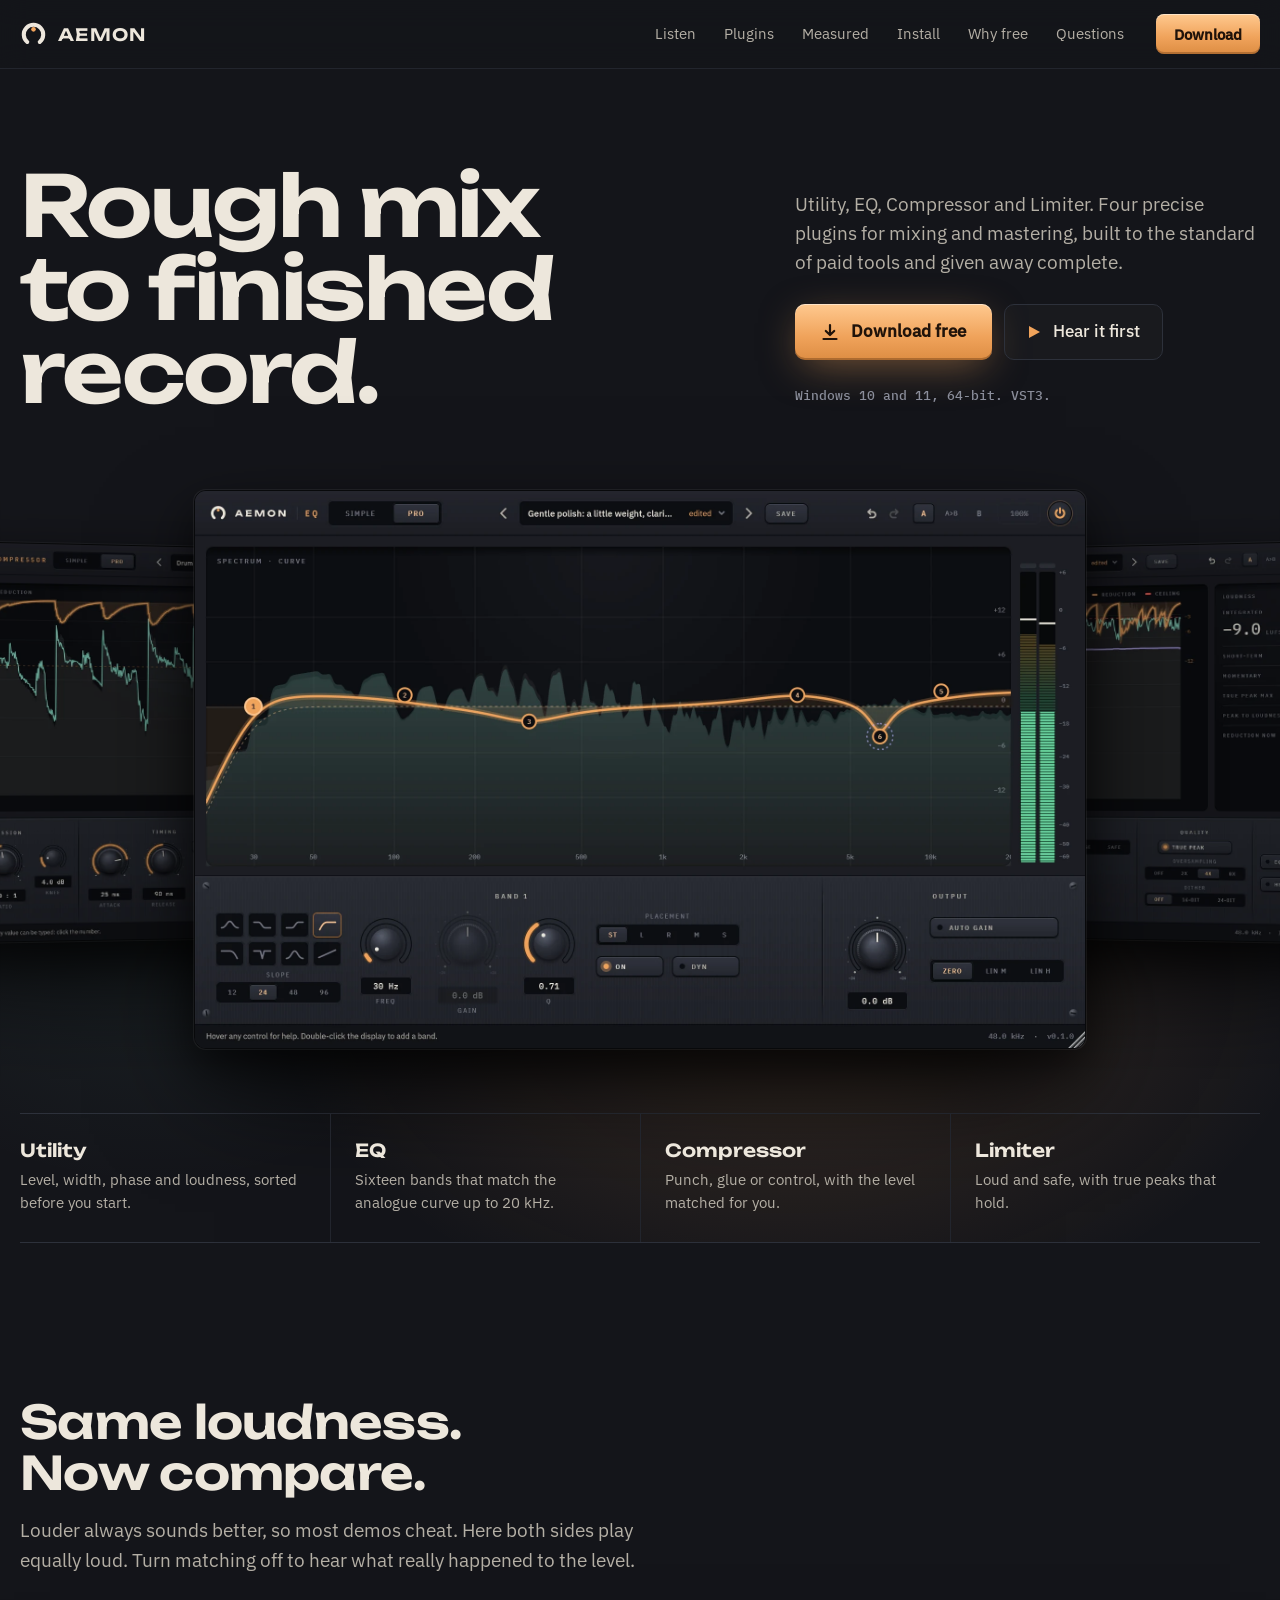
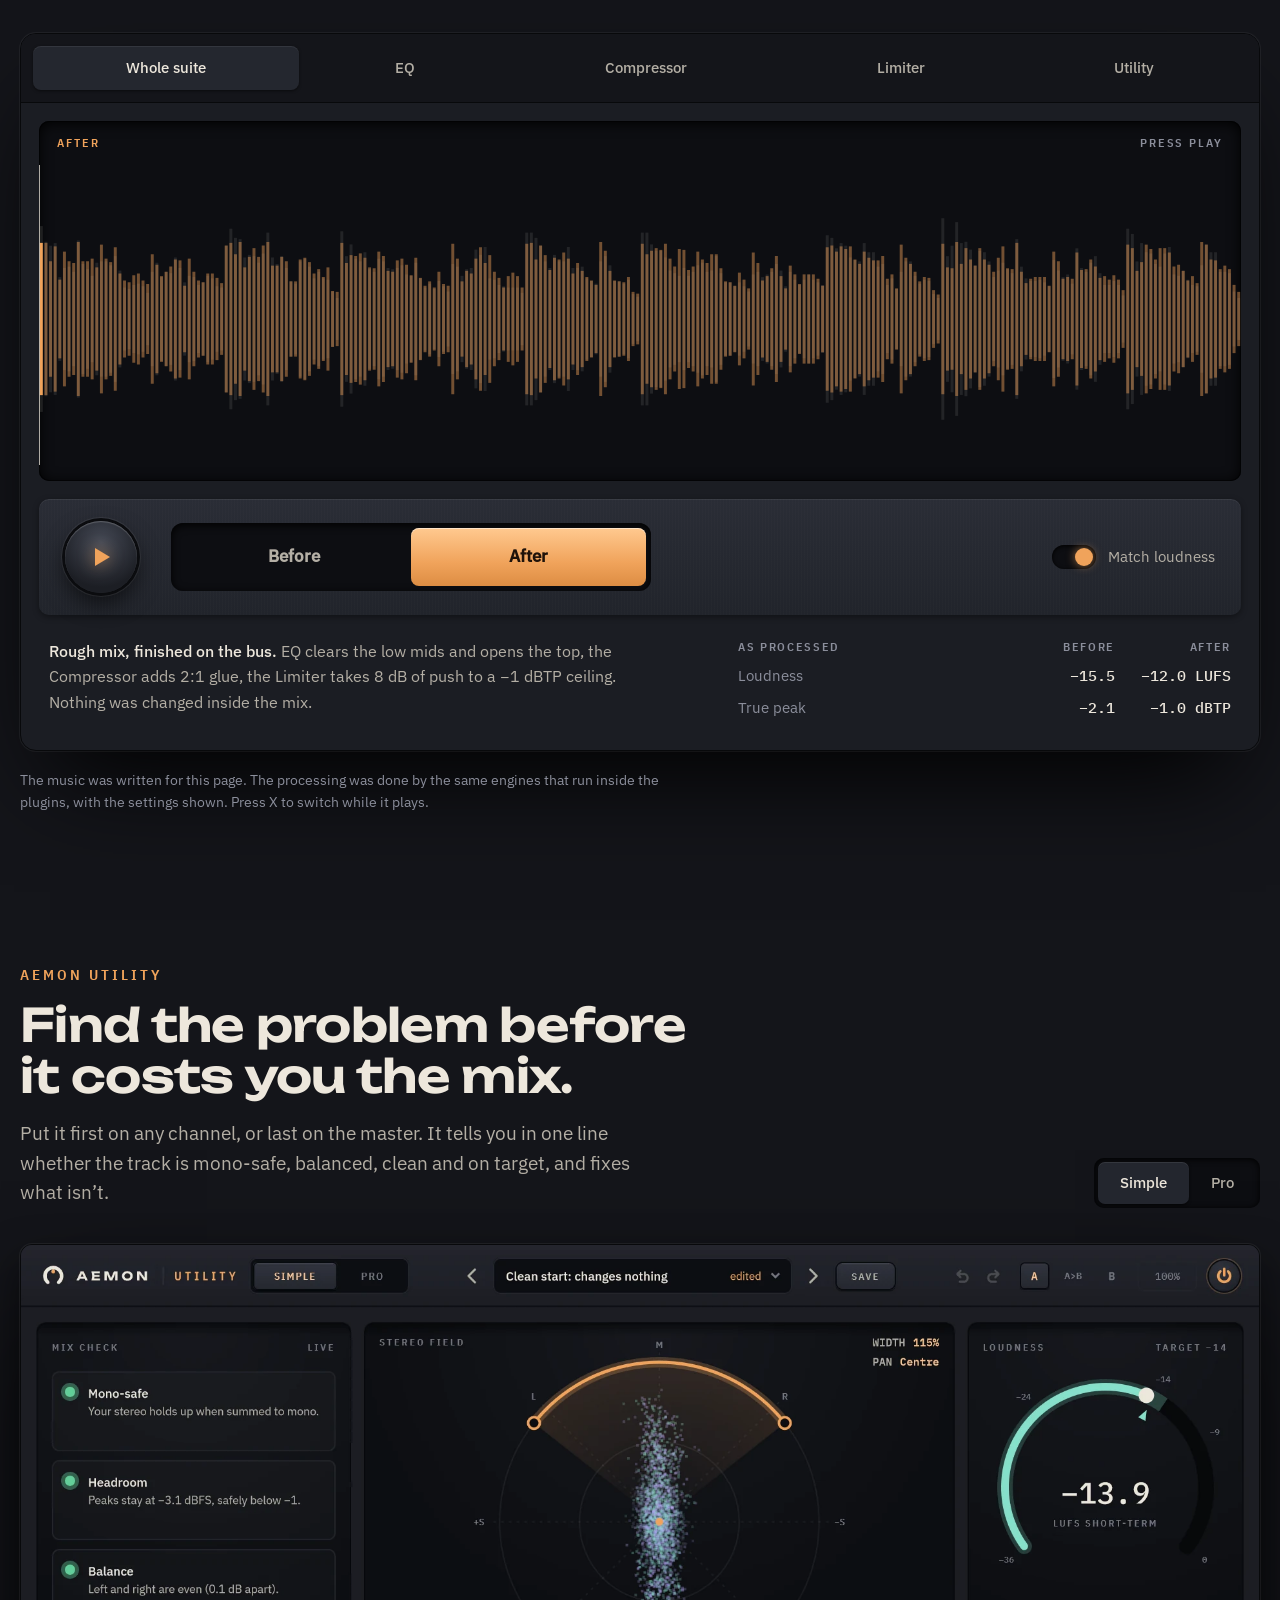
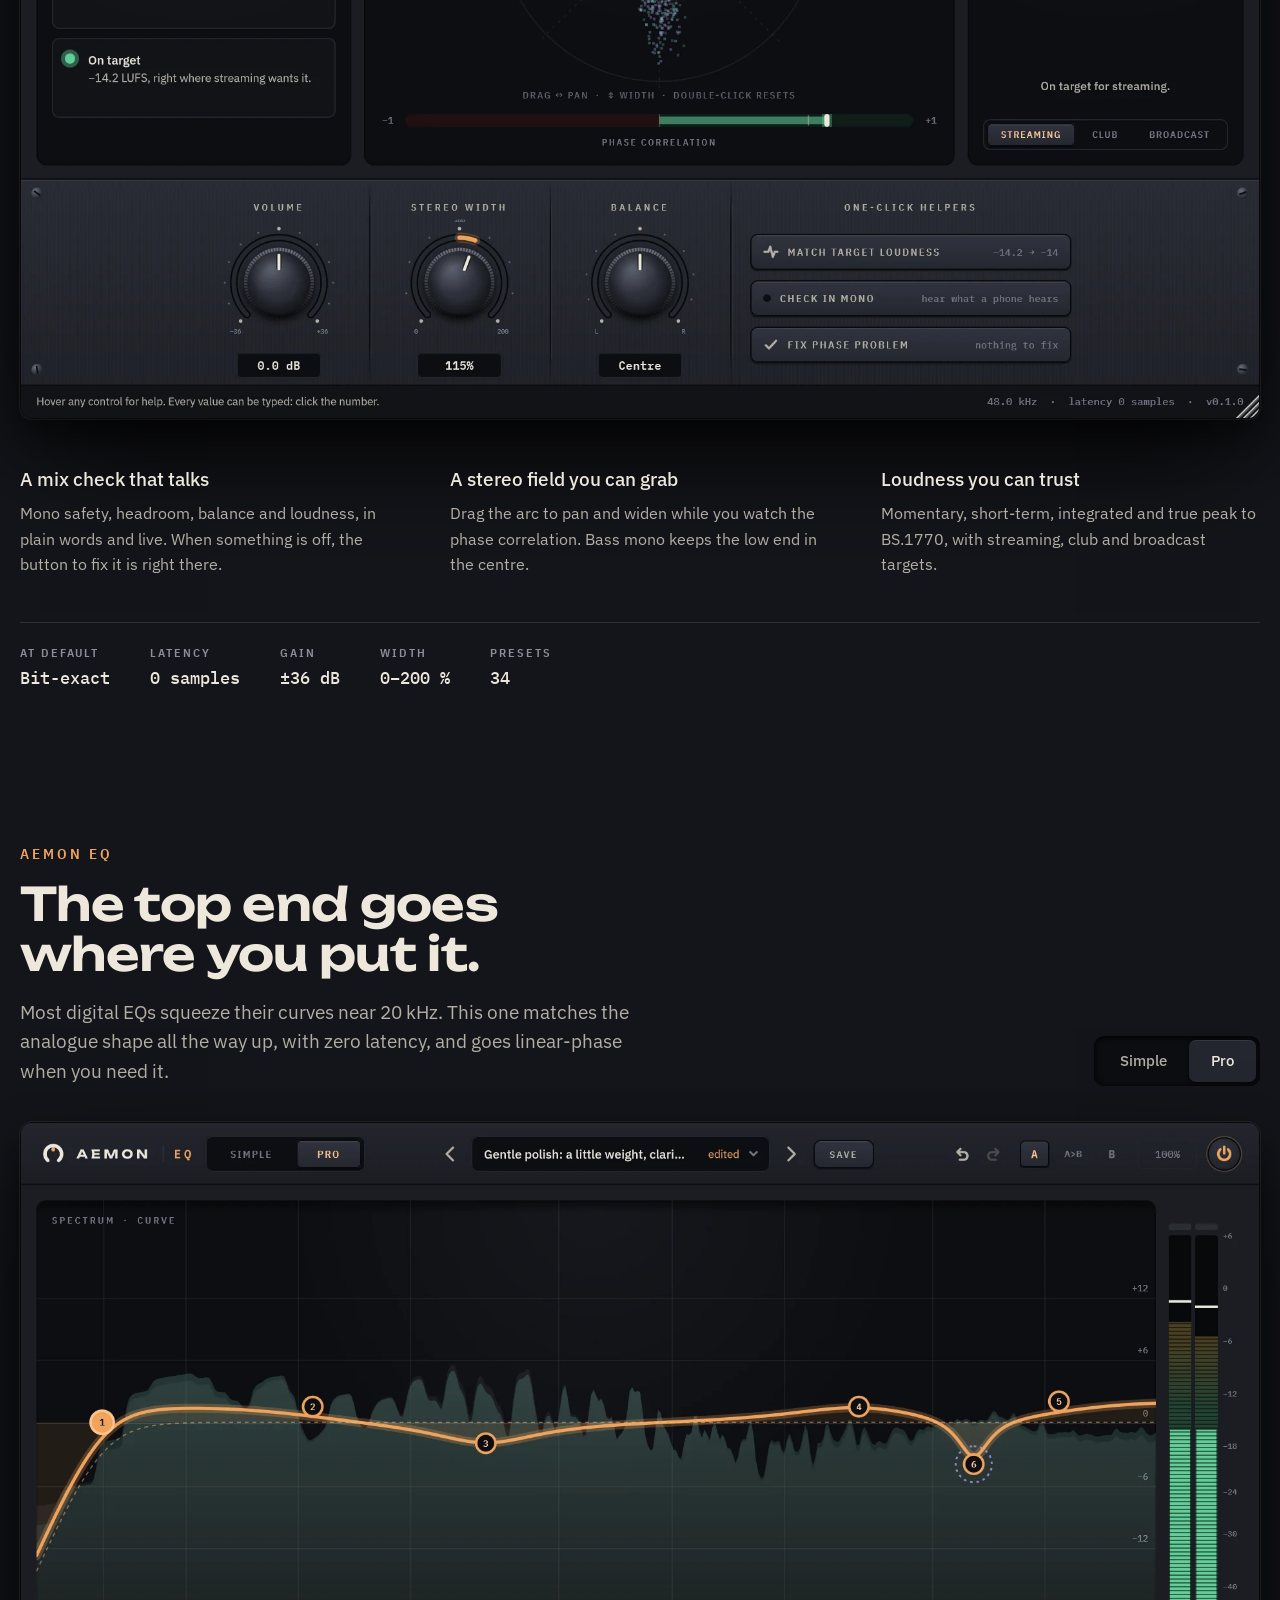
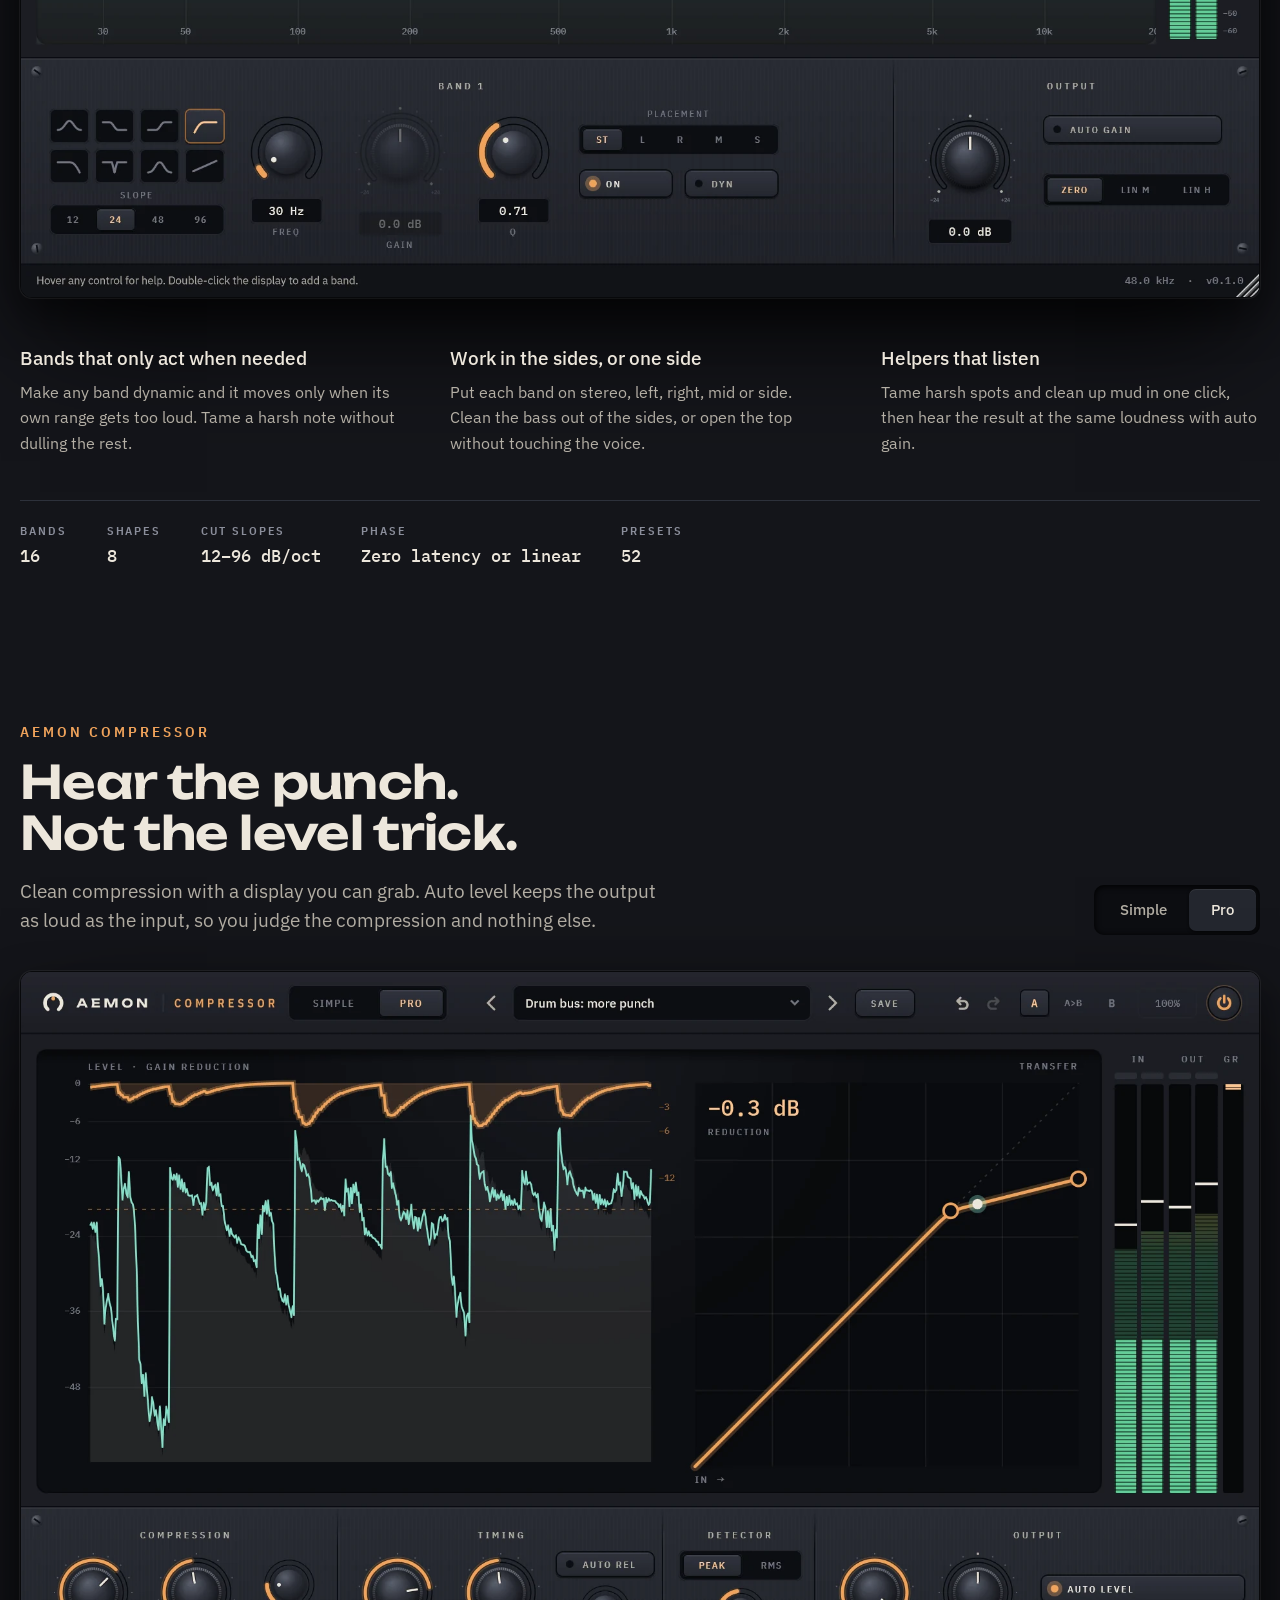
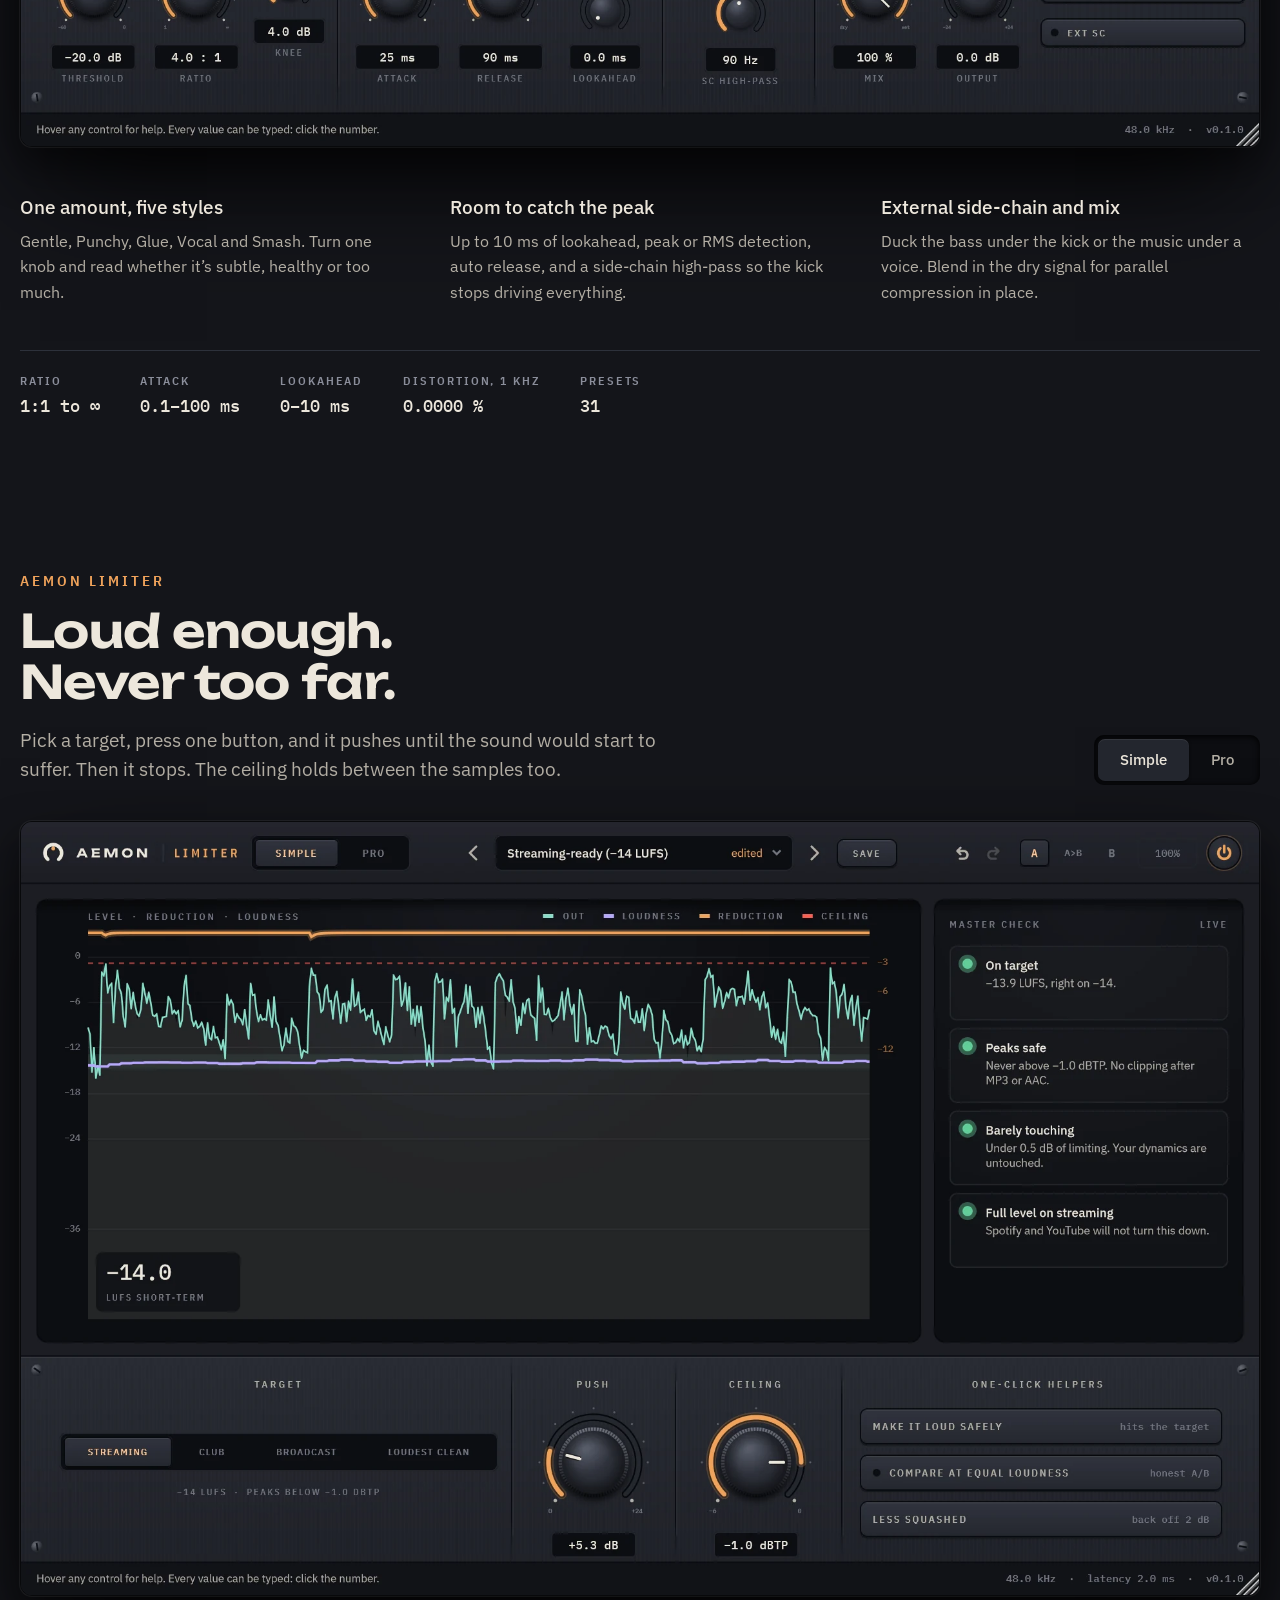
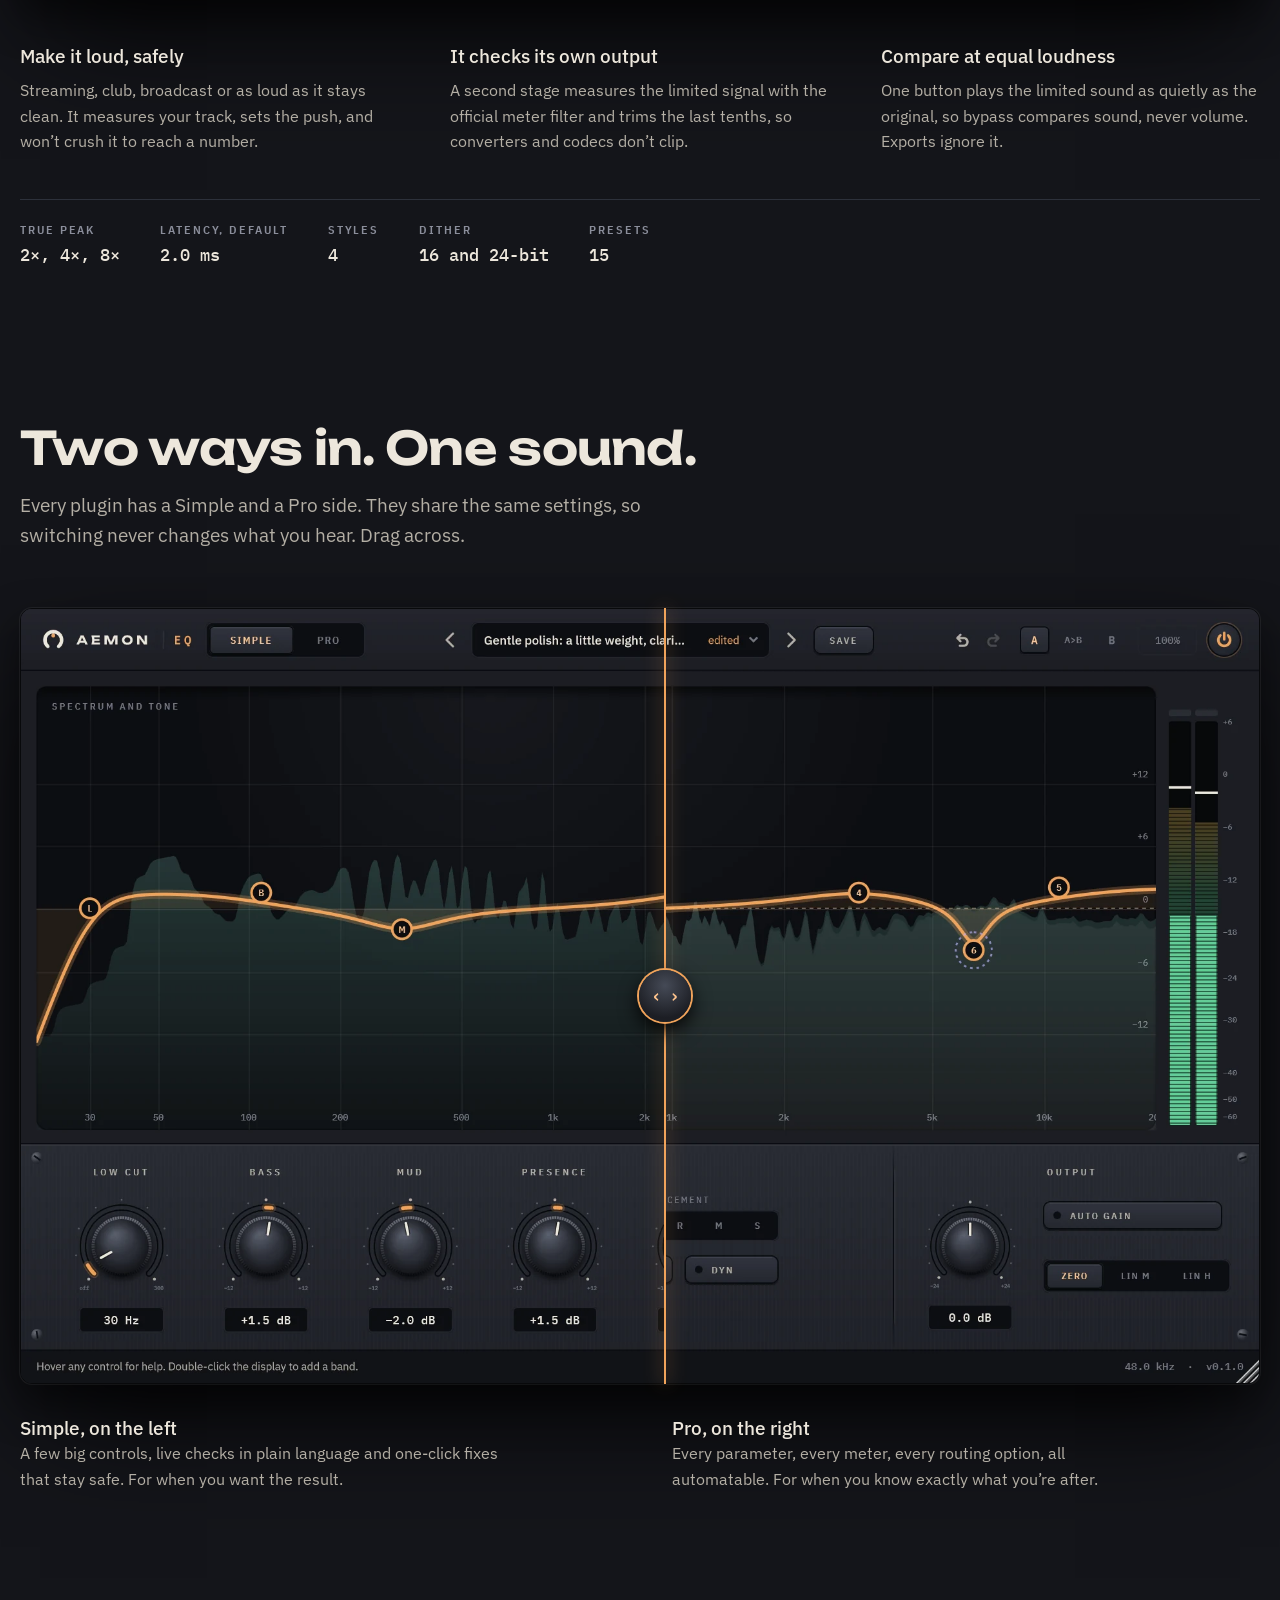
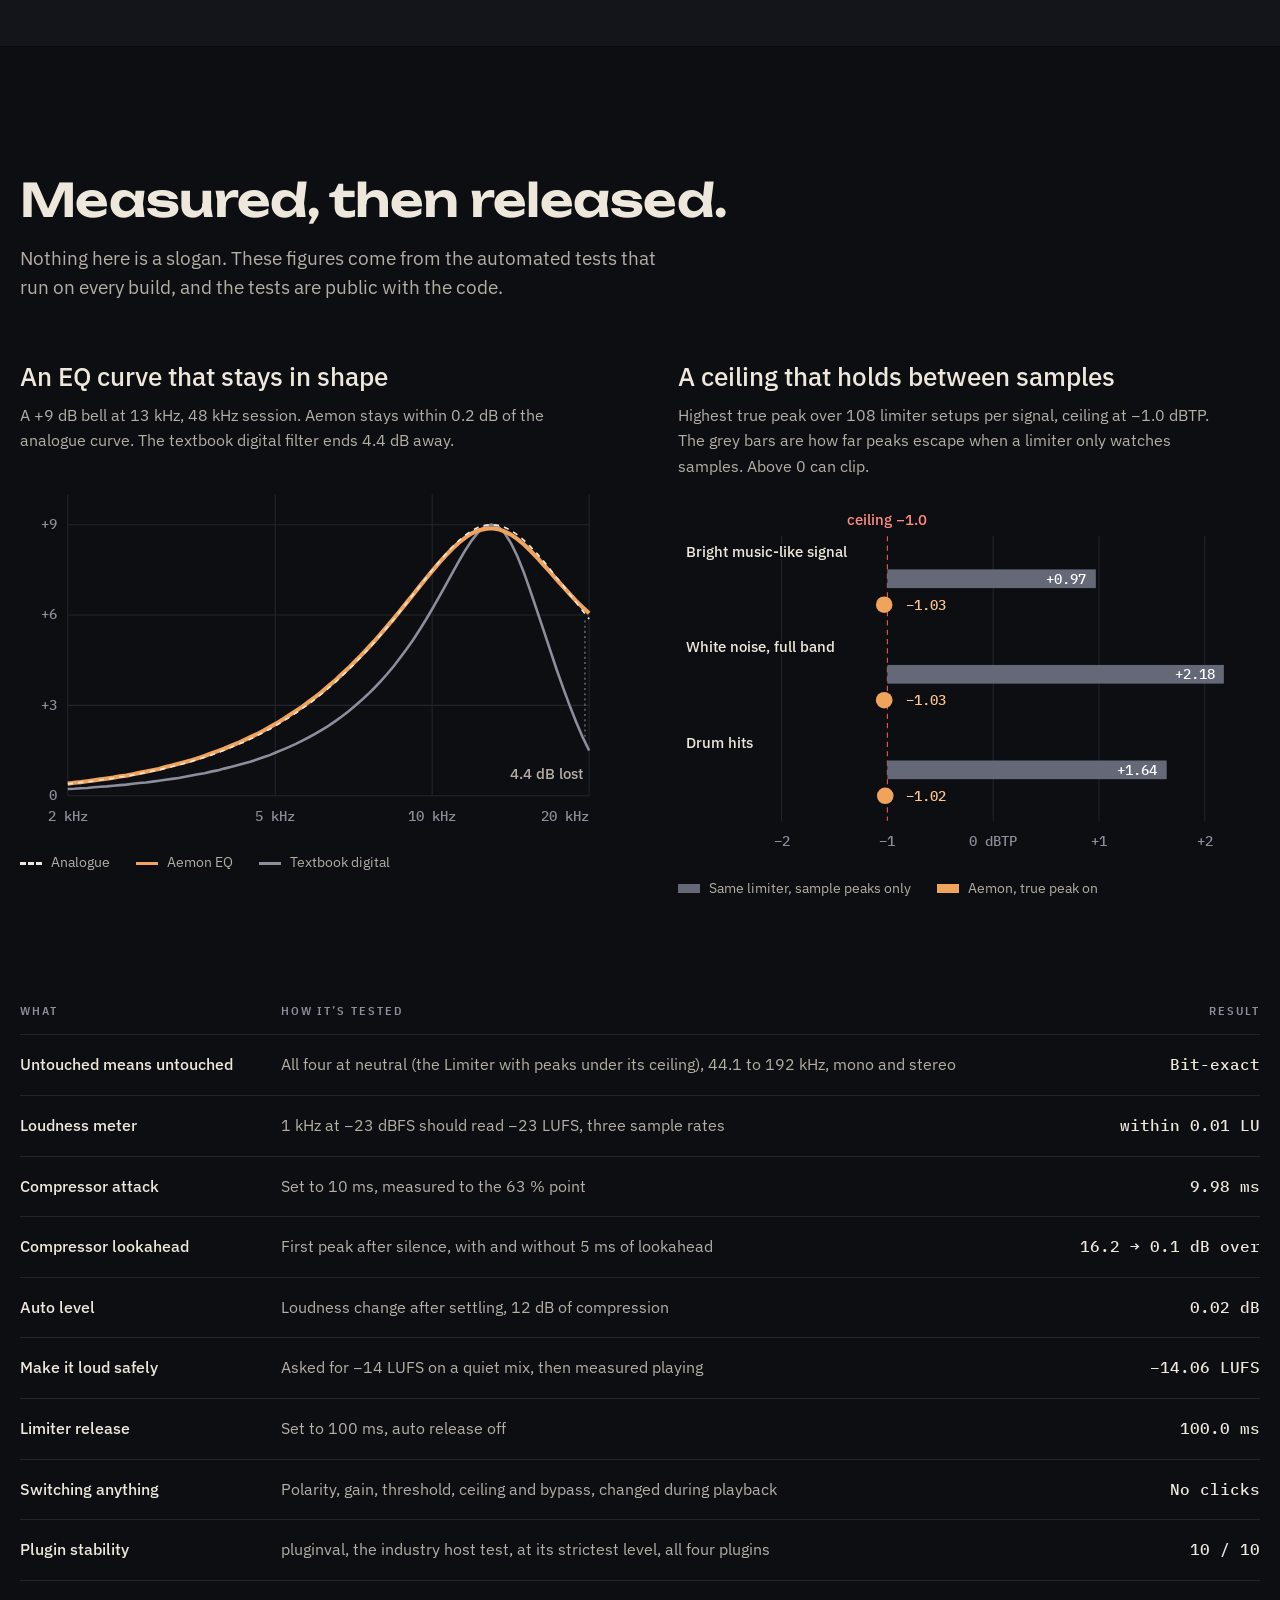
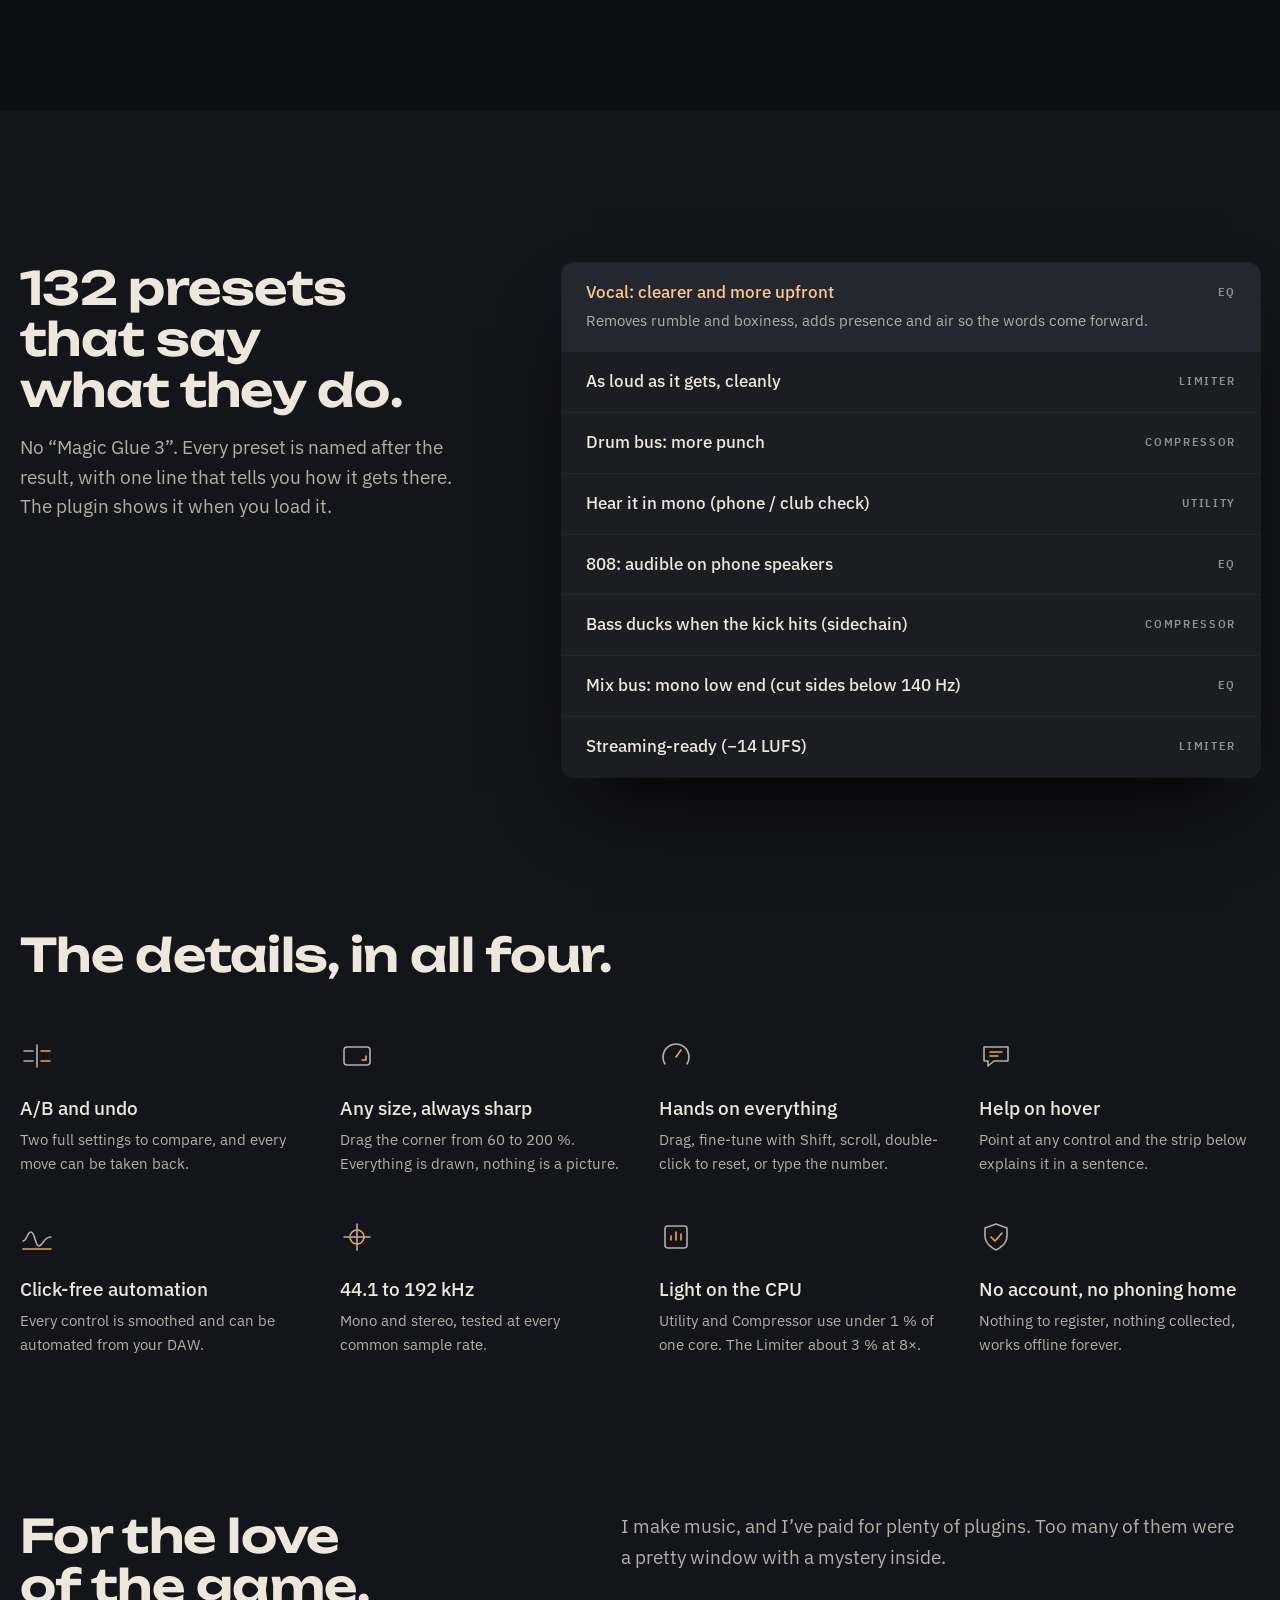
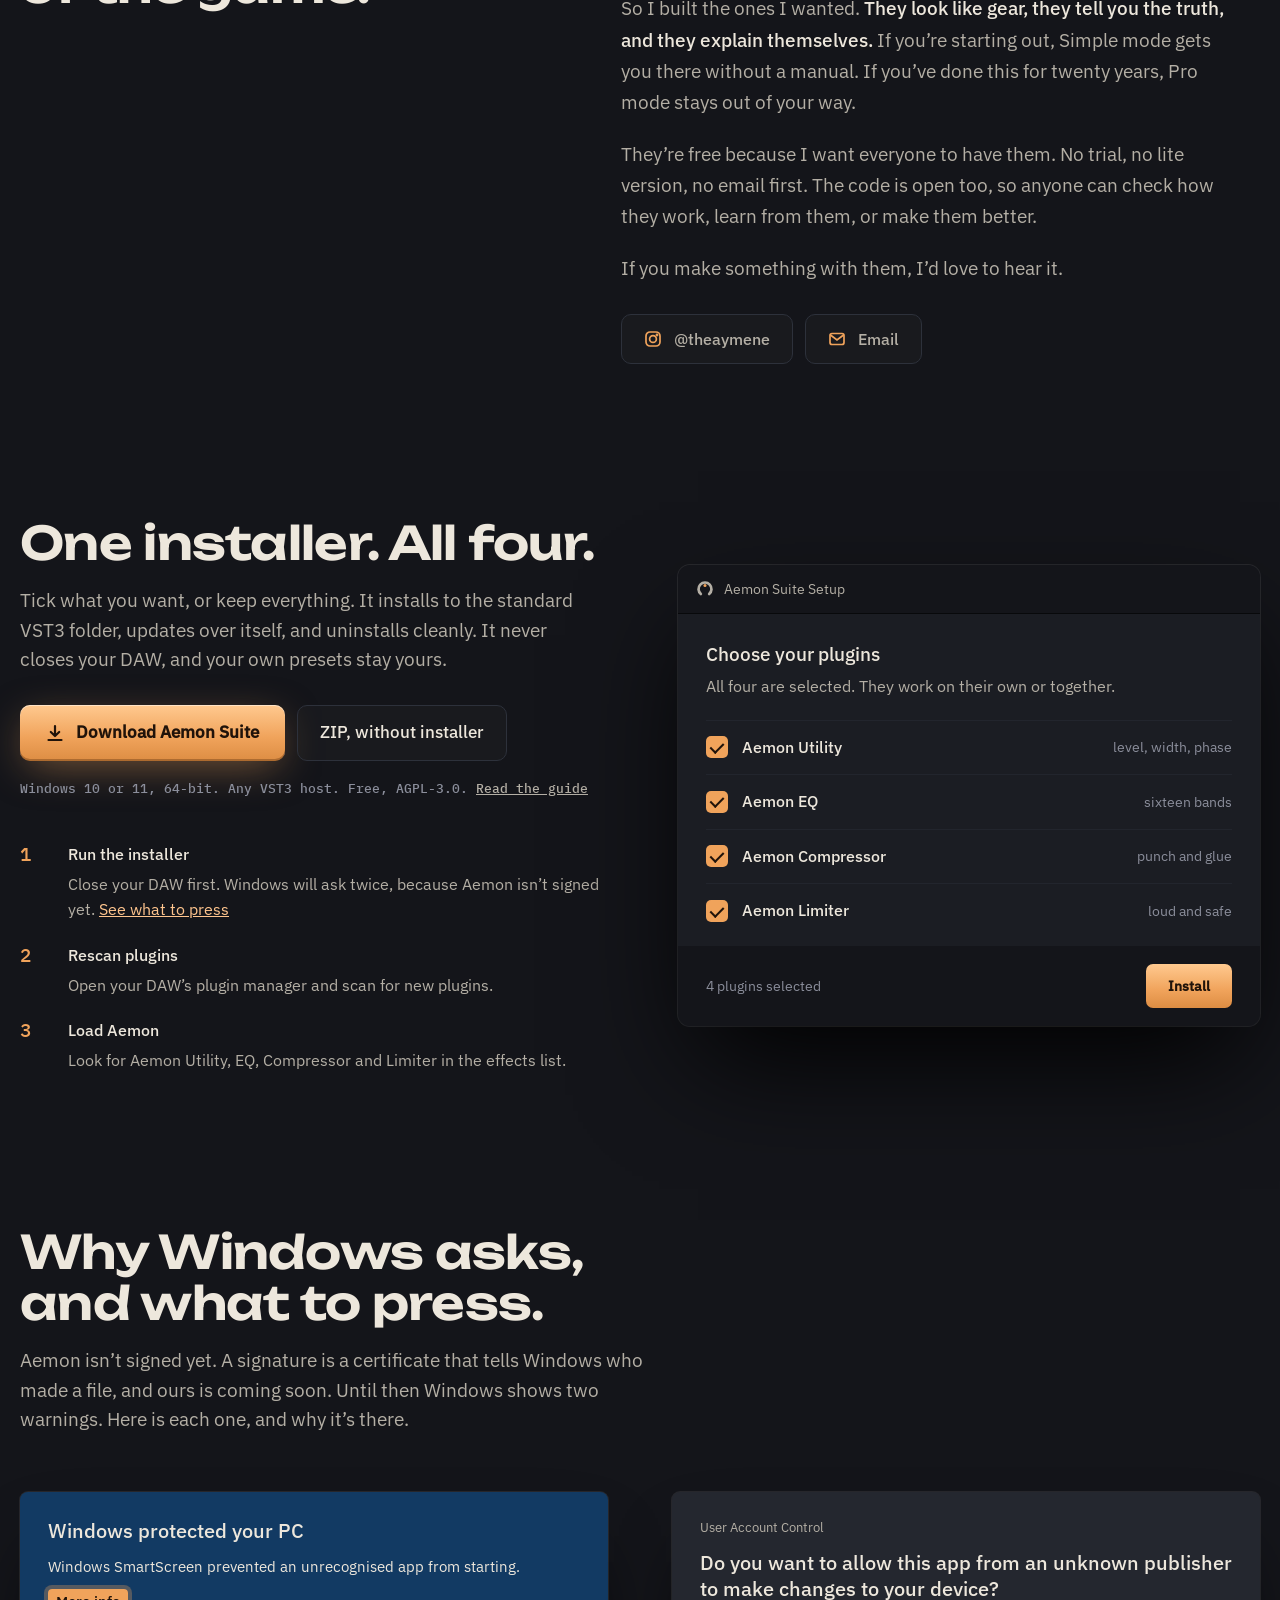
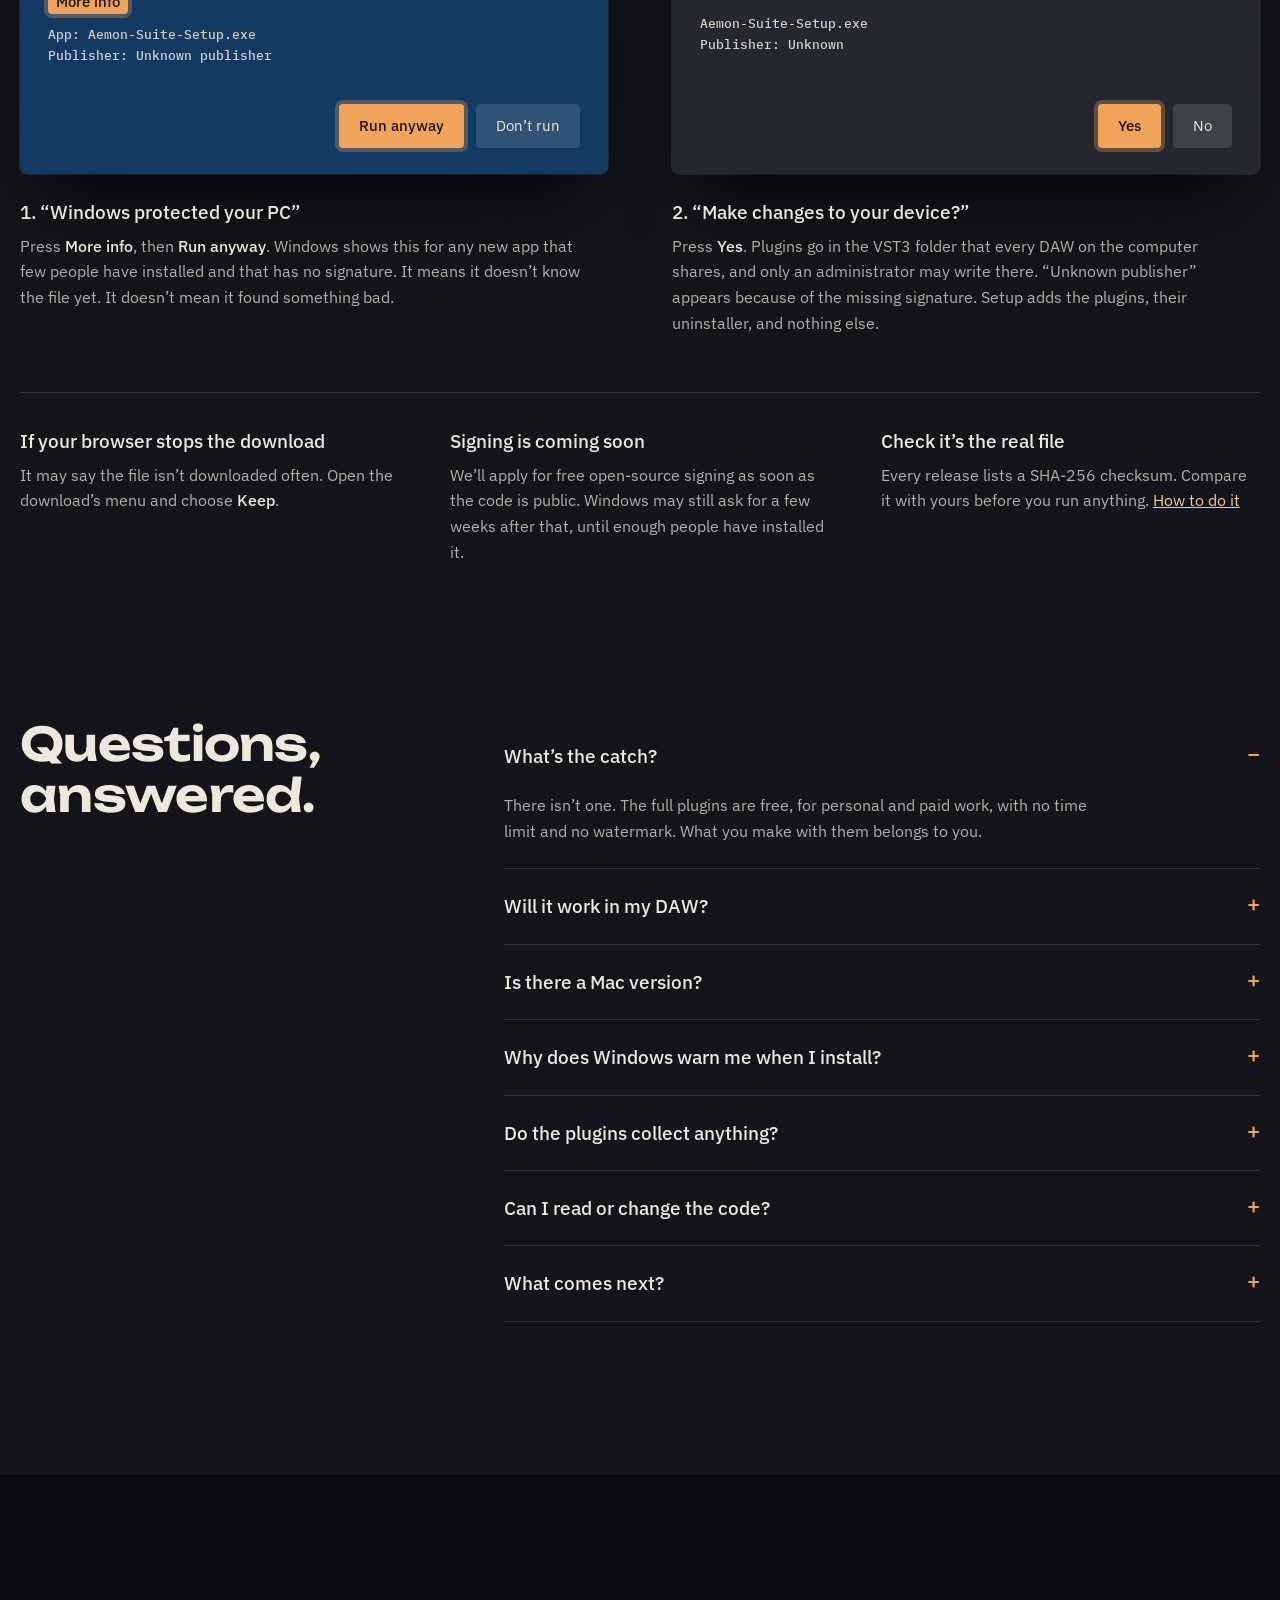
==== index.html @ 787ff551 "Aemon website Co-Authored-By: Claude Opus 5.5 <noreply@anthropic.com>" ====
<!doctype html>
<html lang="en">
<head>
<meta charset="utf-8">
<meta name="viewport" content="width=device-width, initial-scale=1, viewport-fit=cover">
<title>Aemon Suite</title>
<meta name="description" content="Four free, open-source mixing and mastering plugins for Windows: Utility, EQ, Compressor and Limiter. VST3. No account, no trial, no limits.">
<meta name="theme-color" content="#14151a">
<link rel="icon" href="favicon.svg">
<meta property="og:type" content="website">
<meta property="og:title" content="Aemon Suite: free mixing and mastering plugins">
<meta property="og:description" content="Utility, EQ, Compressor and Limiter. Free, open source, VST3 for Windows.">
<meta property="og:image" content="https://aemon-audio.github.io/assets/og.png">
<meta name="twitter:card" content="summary_large_image">
<link rel="stylesheet" href="site.css">
</head>
<body>
<a class="skip" href="#main">Skip to content</a>
<svg width="0" height="0" style="position:absolute" aria-hidden="true"><symbol id="mark" viewBox="0 0 100 100"><path d="M26.9 77.6A36 36 0 1 1 73.1 77.6" fill="none" stroke="currentColor" stroke-width="15" stroke-linecap="round"/><circle cx="50" cy="31" r="8.5" fill="#f0a35b"/></symbol></svg>

<header class="nav"><div class="w">
  <a class="logo" href="#top" aria-label="Aemon, top of page"><svg><use href="#mark"/></svg>AEMON</a>
  <nav aria-label="Sections"><a href="#listen">Listen</a><a href="#plugins">Plugins</a><a href="#measured">Measured</a><a href="#install">Install</a><a href="#why">Why free</a><a href="#faq">Questions</a></nav>
  <a class="cta sm" href="#download">Download</a>
</div></header>

<main id="main">
<div class="hero" id="top"><div class="w">
  <div class="top">
    <h1>Rough mix to finished record.</h1>
    <div class="side">
      <p class="lede">Utility, EQ, Compressor and Limiter. Four precise plugins for mixing and mastering, built to the standard of paid tools and given away complete.</p>
      <div class="acts">
        <a class="cta" href="#download"><svg viewBox="0 0 18 18" fill="none" stroke="currentColor" stroke-width="2.2" stroke-linecap="round" stroke-linejoin="round" aria-hidden="true"><path d="M9 2v9.5M4.8 8L9 12l4.2-4M2.5 16h13"/></svg>Download free</a>
        <a class="ghost" href="#listen"><svg viewBox="0 0 14 14" aria-hidden="true"><path d="M2 1l11 6-11 6z"/></svg>Hear it first</a>
      </div>
      <p class="fine">Windows 10 and 11, 64-bit. VST3.</p>
    </div>
  </div>
  <div class="stage">
    <div class="win l"><img src="assets/img/compressor-pro-s.webp" width="1100" height="688" alt=""></div>
    <div class="win r"><img src="assets/img/limiter-pro-s.webp" width="1100" height="688" alt=""></div>
    <div class="win mid"><img src="assets/img/eq-pro.webp" width="1920" height="1200" alt="Aemon EQ in Pro mode, with six bands on a live spectrum" fetchpriority="high"></div>
  </div>
  <nav class="chain" aria-label="The four plugins">
    <a href="#utility"><b>Utility</b><span>Level, width, phase and loudness, sorted before you start.</span></a>
    <a href="#eq"><b>EQ</b><span>Sixteen bands that match the analogue curve up to 20 kHz.</span></a>
    <a href="#compressor"><b>Compressor</b><span>Punch, glue or control, with the level matched for you.</span></a>
    <a href="#limiter"><b>Limiter</b><span>Loud and safe, with true peaks that hold.</span></a>
  </nav>
</div></div>

<section id="listen"><div class="w">
  <div class="sh">
    <h2>Same loudness. Now compare.</h2>
    <p class="lede">Louder always sounds better, so most demos cheat. Here both sides play equally loud. Turn matching off to hear what really happened to the level.</p>
  </div>
  <div class="console" id="console">
    <div class="tabs" role="tablist" aria-label="Choose a demo" id="tabs"></div>
    <div class="screen"><canvas id="scope" aria-label="Waveform of the clip. Click to jump."></canvas><div class="cap"><span class="lb" id="scopeL">Before</span><span class="lb" id="scopeR">Press play</span></div></div>
    <div class="deck">
      <button class="play" id="play" aria-label="Play"><svg viewBox="0 0 24 24"><path id="playIcon" d="M6 3l15 9-15 9z"/></svg></button>
      <div class="ab" role="group" aria-label="Compare"><button class="bf" id="abB" aria-pressed="false">Before</button><button id="abA" aria-pressed="true">After</button></div>
      <label class="sw" for="match"><input type="checkbox" id="match" checked><i></i><span>Match loudness</span></label>
    </div>
    <div class="notes"><p id="note"></p><dl id="meters"></dl></div>
  </div>
  <p class="under">The music was written for this page. The processing was done by the same engines that run inside the plugins, with the settings shown. Press X to switch while it plays.</p>
</div></section>

<div id="plugins">
<section class="plug" id="utility"><div class="w">
  <div class="ph"><div><p class="name">Aemon Utility</p><h2>Find the problem before it costs you the mix.</h2><p class="lede">Put it first on any channel, or last on the master. It tells you in one line whether the track is mono-safe, balanced, clean and on target, and fixes what isn’t.</p></div>
    <div class="seg" role="group" aria-label="Utility view"><button aria-pressed="true" data-m="simple">Simple</button><button aria-pressed="false" data-m="pro">Pro</button></div></div>
  <figure class="win shot" data-mode="simple"><img src="assets/img/utility-simple.webp" width="1920" height="1200" loading="lazy" alt="Aemon Utility, Simple mode: a live mix check, a stereo field and a loudness dial"><img src="assets/img/utility-pro.webp" width="1920" height="1200" loading="lazy" alt="Aemon Utility, Pro mode: meters, stereo field, loudness and every control"></figure>
  <div class="feat">
    <div><h3>A mix check that talks</h3><p>Mono safety, headroom, balance and loudness, in plain words and live. When something is off, the button to fix it is right there.</p></div>
    <div><h3>A stereo field you can grab</h3><p>Drag the arc to pan and widen while you watch the phase correlation. Bass mono keeps the low end in the centre.</p></div>
    <div><h3>Loudness you can trust</h3><p>Momentary, short-term, integrated and true peak to BS.1770, with streaming, club and broadcast targets.</p></div>
  </div>
  <div class="spec"><div><span class="lb">At default</span><span class="num">Bit-exact</span></div><div><span class="lb">Latency</span><span class="num">0 samples</span></div><div><span class="lb">Gain</span><span class="num">±36 dB</span></div><div><span class="lb">Width</span><span class="num">0–200 %</span></div><div><span class="lb">Presets</span><span class="num">34</span></div></div>
</div></section>

<section class="plug" id="eq"><div class="w">
  <div class="ph"><div><p class="name">Aemon EQ</p><h2>The top end goes where you put it.</h2><p class="lede">Most digital EQs squeeze their curves near 20 kHz. This one matches the analogue shape all the way up, with zero latency, and goes linear-phase when you need it.</p></div>
    <div class="seg" role="group" aria-label="EQ view"><button aria-pressed="false" data-m="simple">Simple</button><button aria-pressed="true" data-m="pro">Pro</button></div></div>
  <figure class="win shot" data-mode="pro"><img src="assets/img/eq-simple.webp" width="1920" height="1200" loading="lazy" alt="Aemon EQ, Simple mode: five tone controls, a tone balance and one-click helpers"><img src="assets/img/eq-pro.webp" width="1920" height="1200" loading="lazy" alt="Aemon EQ, Pro mode: spectrum, curve and the full band controls"></figure>
  <div class="feat">
    <div><h3>Bands that only act when needed</h3><p>Make any band dynamic and it moves only when its own range gets too loud. Tame a harsh note without dulling the rest.</p></div>
    <div><h3>Work in the sides, or one side</h3><p>Put each band on stereo, left, right, mid or side. Clean the bass out of the sides, or open the top without touching the voice.</p></div>
    <div><h3>Helpers that listen</h3><p>Tame harsh spots and clean up mud in one click, then hear the result at the same loudness with auto gain.</p></div>
  </div>
  <div class="spec"><div><span class="lb">Bands</span><span class="num">16</span></div><div><span class="lb">Shapes</span><span class="num">8</span></div><div><span class="lb">Cut slopes</span><span class="num">12–96 dB/oct</span></div><div><span class="lb">Phase</span><span class="num">Zero latency or linear</span></div><div><span class="lb">Presets</span><span class="num">52</span></div></div>
</div></section>

<section class="plug" id="compressor"><div class="w">
  <div class="ph"><div><p class="name">Aemon Compressor</p><h2>Hear the punch. Not the level trick.</h2><p class="lede">Clean compression with a display you can grab. Auto level keeps the output as loud as the input, so you judge the compression and nothing else.</p></div>
    <div class="seg" role="group" aria-label="Compressor view"><button aria-pressed="false" data-m="simple">Simple</button><button aria-pressed="true" data-m="pro">Pro</button></div></div>
  <figure class="win shot" data-mode="pro"><img src="assets/img/compressor-simple.webp" width="1920" height="1200" loading="lazy" alt="Aemon Compressor, Simple mode: amount, style and a live compression check"><img src="assets/img/compressor-pro.webp" width="1920" height="1200" loading="lazy" alt="Aemon Compressor, Pro mode: level and gain reduction history, transfer curve and every control"></figure>
  <div class="feat">
    <div><h3>One amount, five styles</h3><p>Gentle, Punchy, Glue, Vocal and Smash. Turn one knob and read whether it’s subtle, healthy or too much.</p></div>
    <div><h3>Room to catch the peak</h3><p>Up to 10 ms of lookahead, peak or RMS detection, auto release, and a side-chain high-pass so the kick stops driving everything.</p></div>
    <div><h3>External side-chain and mix</h3><p>Duck the bass under the kick or the music under a voice. Blend in the dry signal for parallel compression in place.</p></div>
  </div>
  <div class="spec"><div><span class="lb">Ratio</span><span class="num">1:1 to ∞</span></div><div><span class="lb">Attack</span><span class="num">0.1–100 ms</span></div><div><span class="lb">Lookahead</span><span class="num">0–10 ms</span></div><div><span class="lb">Distortion, 1 kHz</span><span class="num">0.0000 %</span></div><div><span class="lb">Presets</span><span class="num">31</span></div></div>
</div></section>

<section class="plug" id="limiter"><div class="w">
  <div class="ph"><div><p class="name">Aemon Limiter</p><h2>Loud enough. Never too far.</h2><p class="lede">Pick a target, press one button, and it pushes until the sound would start to suffer. Then it stops. The ceiling holds between the samples too.</p></div>
    <div class="seg" role="group" aria-label="Limiter view"><button aria-pressed="true" data-m="simple">Simple</button><button aria-pressed="false" data-m="pro">Pro</button></div></div>
  <figure class="win shot" data-mode="simple"><img src="assets/img/limiter-simple.webp" width="1920" height="1200" loading="lazy" alt="Aemon Limiter, Simple mode: loudness target, push, ceiling and a master check"><img src="assets/img/limiter-pro.webp" width="1920" height="1200" loading="lazy" alt="Aemon Limiter, Pro mode: loudness readings, release styles, true peak and dither"></figure>
  <div class="feat">
    <div><h3>Make it loud, safely</h3><p>Streaming, club, broadcast or as loud as it stays clean. It measures your track, sets the push, and won’t crush it to reach a number.</p></div>
    <div><h3>It checks its own output</h3><p>A second stage measures the limited signal with the official meter filter and trims the last tenths, so converters and codecs don’t clip.</p></div>
    <div><h3>Compare at equal loudness</h3><p>One button plays the limited sound as quietly as the original, so bypass compares sound, never volume. Exports ignore it.</p></div>
  </div>
  <div class="spec"><div><span class="lb">True peak</span><span class="num">2×, 4×, 8×</span></div><div><span class="lb">Latency, default</span><span class="num">2.0 ms</span></div><div><span class="lb">Styles</span><span class="num">4</span></div><div><span class="lb">Dither</span><span class="num">16 and 24-bit</span></div><div><span class="lb">Presets</span><span class="num">15</span></div></div>
</div></section>
</div>

<section id="modes"><div class="w">
  <div class="sh"><h2>Two ways in. One sound.</h2><p class="lede">Every plugin has a Simple and a Pro side. They share the same settings, so switching never changes what you hear. Drag across.</p></div>
  <div class="wipe" id="wipe"><div class="win"><img src="assets/img/eq-pro.webp" width="1920" height="1200" loading="lazy" alt="Aemon EQ in Pro mode"><img class="top-img" src="assets/img/eq-simple.webp" width="1920" height="1200" loading="lazy" alt="Aemon EQ in Simple mode"></div><input type="range" id="wipeR" min="4" max="96" value="52" aria-label="Reveal Simple or Pro"><div class="bar"></div></div>
  <div class="two"><div><h3>Simple, on the left</h3><p>A few big controls, live checks in plain language and one-click fixes that stay safe. For when you want the result.</p></div><div><h3>Pro, on the right</h3><p>Every parameter, every meter, every routing option, all automatable. For when you know exactly what you’re after.</p></div></div>
</div></section>

<div class="band" id="measured"><div class="w">
  <div class="sh"><h2>Measured, then released.</h2><p class="lede">Nothing here is a slogan. These figures come from the automated tests that run on every build, and the tests are public with the code.</p></div>
  <div class="charts">
    <div><h3>An EQ curve that stays in shape</h3><p>A +9 dB bell at 13 kHz, 48 kHz session. Aemon stays within 0.2 dB of the analogue curve. The textbook digital filter ends 4.4 dB away.</p><div id="chartEq"></div><div class="leg"><span><i style="color:#ede7dc;border-top-style:dashed"></i>Analogue</span><span><i style="color:#f0a35b"></i>Aemon EQ</span><span><i style="color:#8b8e9b"></i>Textbook digital</span></div></div>
    <div><h3>A ceiling that holds between samples</h3><p>Highest true peak over 108 limiter setups per signal, ceiling at −1.0 dBTP. The grey bars are how far peaks escape when a limiter only watches samples. Above 0 can clip.</p><div id="chartTp"></div><div class="leg"><span><i style="color:#646877;border-top-width:9px"></i>Same limiter, sample peaks only</span><span><i style="color:#f0a35b;border-top-width:9px"></i>Aemon, true peak on</span></div></div>
  </div>
  <div class="tbl"><table><thead><tr><th>What</th><th>How it’s tested</th><th>Result</th></tr></thead><tbody>
    <tr><td>Untouched means untouched</td><td>All four at neutral (the Limiter with peaks under its ceiling), 44.1 to 192 kHz, mono and stereo</td><td>Bit-exact</td></tr>
    <tr><td>Loudness meter</td><td>1 kHz at −23 dBFS should read −23 LUFS, three sample rates</td><td>within 0.01 LU</td></tr>
    <tr><td>Compressor attack</td><td>Set to 10 ms, measured to the 63 % point</td><td>9.98 ms</td></tr>
    <tr><td>Compressor lookahead</td><td>First peak after silence, with and without 5 ms of lookahead</td><td>16.2 → 0.1 dB over</td></tr>
    <tr><td>Auto level</td><td>Loudness change after settling, 12 dB of compression</td><td>0.02 dB</td></tr>
    <tr><td>Make it loud safely</td><td>Asked for −14 LUFS on a quiet mix, then measured playing</td><td>−14.06 LUFS</td></tr>
    <tr><td>Limiter release</td><td>Set to 100 ms, auto release off</td><td>100.0 ms</td></tr>
    <tr><td>Switching anything</td><td>Polarity, gain, threshold, ceiling and bypass, changed during playback</td><td>No clicks</td></tr>
    <tr><td>Plugin stability</td><td>pluginval, the industry host test, at its strictest level, all four plugins</td><td>10 / 10</td></tr>
  </tbody></table></div>
</div></div>

<section id="presets"><div class="w"><div class="pre">
  <div class="sh" style="margin:0"><h2>132 presets that say what they do.</h2><p class="lede">No “Magic Glue 3”. Every preset is named after the result, with one line that tells you how it gets there. The plugin shows it when you load it.</p></div>
  <ul class="plist" id="plist"></ul>
</div></div></section>

<section id="every"><div class="w">
  <div class="sh"><h2>The details, in all four.</h2></div>
  <div class="every">
    <div><svg viewBox="0 0 34 34"><path d="M4 12h9M4 22h9"/><path class="e" d="M21 12h9M21 22h9"/><path d="M17 6v22"/></svg><h3>A/B and undo</h3><p>Two full settings to compare, and every move can be taken back.</p></div>
    <div><svg viewBox="0 0 34 34"><rect x="4" y="8" width="26" height="18" rx="3"/><path class="e" d="M22 21l4 0 0-4"/></svg><h3>Any size, always sharp</h3><p>Drag the corner from 60 to 200 %. Everything is drawn, nothing is a picture.</p></div>
    <div><svg viewBox="0 0 34 34"><path d="M6 25a13 13 0 1 1 22 0"/><path class="e" d="M17 18l5-7"/></svg><h3>Hands on everything</h3><p>Drag, fine-tune with Shift, scroll, double-click to reset, or type the number.</p></div>
    <div><svg viewBox="0 0 34 34"><path d="M5 8h24v14H15l-6 5v-5H5z"/><path class="e" d="M11 13h12M11 17h8"/></svg><h3>Help on hover</h3><p>Point at any control and the strip below explains it in a sentence.</p></div>
    <div><svg viewBox="0 0 34 34"><path d="M3 21c4 0 4-9 8-9s4 14 8 14 4-9 12-9" /><path class="e" d="M3 29h28"/></svg><h3>Click-free automation</h3><p>Every control is smoothed and can be automated from your DAW.</p></div>
    <div><svg viewBox="0 0 34 34"><path d="M17 4v26M4 17h26"/><circle class="e" cx="17" cy="17" r="7"/></svg><h3>44.1 to 192 kHz</h3><p>Mono and stereo, tested at every common sample rate.</p></div>
    <div><svg viewBox="0 0 34 34"><rect x="6" y="6" width="22" height="22" rx="3"/><path class="e" d="M12 20v-4M17 20v-8M22 20v-6"/></svg><h3>Light on the CPU</h3><p>Utility and Compressor use under 1 % of one core. The Limiter about 3 % at 8×.</p></div>
    <div><svg viewBox="0 0 34 34"><path d="M17 4l11 4v8c0 7-5 11-11 14C11 27 6 23 6 16V8z"/><path class="e" d="M12 17l4 4 7-8"/></svg><h3>No account, no phoning home</h3><p>Nothing to register, nothing collected, works offline forever.</p></div>
  </div>
</div></section>

<section id="why"><div class="w"><div class="letter">
  <h2>For the love of the game.</h2>
  <div class="body">
    <p>I make music, and I’ve paid for plenty of plugins. Too many of them were a pretty window with a mystery inside.</p>
    <p>So I built the ones I wanted. <strong>They look like gear, they tell you the truth, and they explain themselves.</strong> If you’re starting out, Simple mode gets you there without a manual. If you’ve done this for twenty years, Pro mode stays out of your way.</p>
    <p>They’re free because I want everyone to have them. No trial, no lite version, no email first. The code is open too, so anyone can check how they work, learn from them, or make them better.</p>
    <p>If you make something with them, I’d love to hear it.</p>
    <div class="reach">
      <a class="ghost" href="https://www.instagram.com/theaymene" rel="me noopener"><svg viewBox="0 0 18 18" aria-hidden="true"><rect x="2" y="2" width="14" height="14" rx="4"/><circle cx="9" cy="9" r="3.4"/><circle cx="13" cy="5" r=".6"/></svg>@theaymene</a>
      <a class="ghost" href="#why" id="mail" data-link="mail"><svg viewBox="0 0 18 18" aria-hidden="true"><rect x="2" y="3.5" width="14" height="11" rx="2"/><path d="M2.5 5l6.5 5 6.5-5"/></svg>Email</a>
    </div>
  </div>
</div></div></section>

<section id="download"><div class="w"><div class="dl">
  <div>
    <h2>One installer. All four.</h2>
    <p class="lede" style="margin-top:18px">Tick what you want, or keep everything. It installs to the standard VST3 folder, updates over itself, and uninstalls cleanly. It never closes your DAW, and your own presets stay yours.</p>
    <div class="acts"><a class="cta" href="#download" data-link="setup"><svg viewBox="0 0 18 18" fill="none" stroke="currentColor" stroke-width="2.2" stroke-linecap="round" stroke-linejoin="round" aria-hidden="true"><path d="M9 2v9.5M4.8 8L9 12l4.2-4M2.5 16h13"/></svg>Download Aemon Suite</a><a class="ghost" href="#download" data-link="zip">ZIP, without installer</a></div>
    <p class="fine">Windows 10 or 11, 64-bit. Any VST3 host. Free, AGPL-3.0. <a href="guide.html">Read the guide</a></p>
    <ol class="steps">
      <li><b>Run the installer</b><span>Close your DAW first. Windows will ask twice, because Aemon isn’t signed yet. <a href="#install">See what to press</a></span></li>
      <li><b>Rescan plugins</b><span>Open your DAW’s plugin manager and scan for new plugins.</span></li>
      <li><b>Load Aemon</b><span>Look for Aemon Utility, EQ, Compressor and Limiter in the effects list.</span></li>
    </ol>
  </div>
  <div class="setup" aria-label="Preview of the installer, with the four plugins ticked">
    <div class="t"><svg><use href="#mark"/></svg>Aemon Suite Setup</div>
    <div class="b"><h3>Choose your plugins</h3><p>All four are selected. They work on their own or together.</p>
      <label for="i1"><input type="checkbox" id="i1" checked><b>Aemon Utility</b><span>level, width, phase</span></label>
      <label for="i2"><input type="checkbox" id="i2" checked><b>Aemon EQ</b><span>sixteen bands</span></label>
      <label for="i3"><input type="checkbox" id="i3" checked><b>Aemon Compressor</b><span>punch and glue</span></label>
      <label for="i4"><input type="checkbox" id="i4" checked><b>Aemon Limiter</b><span>loud and safe</span></label>
    </div>
    <div class="f"><span id="setupCount">4 plugins selected</span><b>Install</b></div>
  </div>
</div></div></section>

<section id="install"><div class="w">
  <div class="sh"><h2>Why Windows asks, and what to press.</h2><p class="lede">Aemon isn’t signed yet. A signature is a certificate that tells Windows who made a file, and ours is coming soon. Until then Windows shows two warnings. Here is each one, and why it’s there.</p></div>
  <div class="warns">
    <figure>
      <div class="dlg blue" role="img" aria-label="Drawing of the first warning: Windows protected your PC, with More info and Run anyway highlighted"><p class="dt">Windows protected your PC</p><p>Windows SmartScreen prevented an unrecognised app from starting.</p><p class="mi"><mark>More info</mark></p><p class="dm">App: Aemon-Suite-Setup.exe<br>Publisher: Unknown publisher</p><div class="db"><mark>Run anyway</mark><span>Don’t run</span></div></div>
      <figcaption><h3>1. “Windows protected your PC”</h3><p>Press <b>More info</b>, then <b>Run anyway</b>. Windows shows this for any new app that few people have installed and that has no signature. It means it doesn’t know the file yet. It doesn’t mean it found something bad.</p></figcaption>
    </figure>
    <figure>
      <div class="dlg" role="img" aria-label="Drawing of the second prompt: Do you want to allow this app to make changes to your device, with Yes highlighted"><p class="dk">User Account Control</p><p class="dt">Do you want to allow this app from an unknown publisher to make changes to your device?</p><p class="dm">Aemon-Suite-Setup.exe<br>Publisher: Unknown</p><div class="db"><mark>Yes</mark><span>No</span></div></div>
      <figcaption><h3>2. “Make changes to your device?”</h3><p>Press <b>Yes</b>. Plugins go in the VST3 folder that every DAW on the computer shares, and only an administrator may write there. “Unknown publisher” appears because of the missing signature. Setup adds the plugins, their uninstaller, and nothing else.</p></figcaption>
    </figure>
  </div>
  <div class="facts">
    <div><h3>If your browser stops the download</h3><p>It may say the file isn’t downloaded often. Open the download’s menu and choose <b>Keep</b>.</p></div>
    <div><h3>Signing is coming soon</h3><p>We’ll apply for free open-source signing as soon as the code is public. Windows may still ask for a few weeks after that, until enough people have installed it.</p></div>
    <div><h3>Check it’s the real file</h3><p>Every release lists a SHA-256 checksum. Compare it with yours before you run anything. <a href="signing.html">How to do it</a></p></div>
  </div>
</div></section>

<section id="faq"><div class="w"><div class="faq">
  <h2>Questions, answered.</h2>
  <div>
    <details open><summary>What’s the catch?</summary><p>There isn’t one. The full plugins are free, for personal and paid work, with no time limit and no watermark. What you make with them belongs to you.</p></details>
    <details><summary>Will it work in my DAW?</summary><p>If your DAW loads 64-bit VST3 plugins on Windows, yes. That covers most of them.</p></details>
    <details><summary>Is there a Mac version?</summary><p>Not yet. The plugins are written to run on macOS too, and a Mac version (VST3 and AU) is planned after the Windows release.</p></details>
    <details><summary>Why does Windows warn me when I install?</summary><p>Because the installer isn’t signed yet, and because it’s new. Signing is coming soon. <a href="#install">This is what you’ll see and what to press.</a> Only download Aemon from this page or from the project’s GitHub releases.</p></details>
    <details><summary>Do the plugins collect anything?</summary><p>No. They never connect to the internet. This page has no cookies and no tracking either.</p></details>
    <details><summary>Can I read or change the code?</summary><p>Yes. Aemon is open source under the AGPL-3.0 licence. You can study it, build it yourself, and share your changes under the same licence.</p></details>
    <details><summary>What comes next?</summary><p>Saturation, de-esser, stereo imager, multiband compressor and reverb, one at a time, each tested like these.</p></details>
  </div>
</div></div></section>

<div class="end"><div class="w"><h2>Finish the one you’re working on.</h2><a class="cta" href="#download"><svg viewBox="0 0 18 18" fill="none" stroke="currentColor" stroke-width="2.2" stroke-linecap="round" stroke-linejoin="round" aria-hidden="true"><path d="M9 2v9.5M4.8 8L9 12l4.2-4M2.5 16h13"/></svg>Download free</a><p class="fine">Four plugins. Nothing to pay, now or later.</p></div></div>
</main>

<footer><div class="w">
  <div class="row">
    <a class="logo" href="#top"><svg><use href="#mark"/></svg>AEMON</a>
    <div><span class="lb">Plugins</span><ul><li><a href="#utility">Utility</a></li><li><a href="#eq">EQ</a></li><li><a href="#compressor">Compressor</a></li><li><a href="#limiter">Limiter</a></li></ul></div>
    <div><span class="lb">Help</span><ul><li><a href="#install">Install</a></li><li><a href="#faq">Questions</a></li><li><a href="guide.html">User guide</a></li><li><a href="changelog.html">Changelog</a></li></ul></div>
    <div><span class="lb">Open source</span><ul><li><a href="#download" data-link="repo">Source code</a></li><li><a href="#download" data-link="issues">Report a problem</a></li><li><a href="signing.html">Code signing and privacy</a></li></ul></div>
    <div><span class="lb">Say hello</span><ul><li><a href="https://www.instagram.com/theaymene" rel="me noopener">Instagram @theaymene</a></li><li><a href="#why" data-link="mail">Email</a></li></ul></div>
  </div>
  <p class="legal">Aemon is free software under the GNU AGPL v3 or later, built with JUCE. Typefaces: Unbounded and IBM Plex, SIL Open Font License. VST is a trademark of Steinberg Media Technologies GmbH. This site collects nothing.</p>
</div></footer>
<div class="toast" id="toast" role="status"></div>
<script src="config.js"></script>
<script src="data.js"></script>
<script src="site.js"></script>
</body>
</html>
---- site.css ----
/* Aemon website. AGPL-3.0-or-later.
   Layout: a studio desk seen from above. Wide dark surfaces, the plugins as lit hardware on them, one
   working console you can play, ember only on things you can touch. Single dark look by choice. */
@font-face { font-family: "Unbounded"; src: url("assets/fonts/Unbounded-SemiBold.ttf"); font-weight: 600; font-display: swap; }
@font-face { font-family: "IBM Plex Sans"; src: url("assets/fonts/IBMPlexSans-Regular.ttf"); font-weight: 400; font-display: swap; }
@font-face { font-family: "IBM Plex Sans"; src: url("assets/fonts/IBMPlexSans-Medium.ttf"); font-weight: 500; font-display: swap; }
@font-face { font-family: "IBM Plex Sans Condensed"; src: url("assets/fonts/IBMPlexSansCondensed-SemiBold.ttf"); font-weight: 600; font-display: swap; }
@font-face { font-family: "IBM Plex Mono"; src: url("assets/fonts/IBMPlexMono-Medium.ttf"); font-weight: 500; font-display: swap; }

:root {
  --b0: #0d0e12; --b1: #14151a; --b2: #1b1d23; --b3: #24272f; --b4: #30343e;
  --line: #2d313b; --line-soft: #22252d;
  --bone: #ede7dc; --bone-2: #b4afa5; --bone-3: #8b8e9b;
  --ember: #f0a35b; --ember-hi: #ffc58e; --ember-lo: #9a6433;
  --phos: #86e0cb; --lilac: #b8a6ff; --ok: #62cf98; --hot: #e6c15a; --clip: #ff5c50;
  --disp: "Unbounded", "Arial Black", system-ui, sans-serif;
  --text: "IBM Plex Sans", system-ui, -apple-system, "Segoe UI", sans-serif;
  --label: "IBM Plex Sans Condensed", "Arial Narrow", system-ui, sans-serif;
  --mono: "IBM Plex Mono", ui-monospace, Consolas, monospace;
  --s1: 13px; --s2: 16px; --s3: 19px; --s4: clamp(21px, 2vw, 26px); --s5: clamp(28px, 3.6vw, 48px); --s6: clamp(40px, 6.6vw, 98px);
  --gap: clamp(88px, 12vw, 176px);
  --plate: linear-gradient(180deg, #2a2d36, #21242b);
  color-scheme: dark;
}
* { box-sizing: border-box; }
html { scroll-behavior: smooth; scroll-padding-top: 84px; background: var(--b1); }
body { margin: 0; background: var(--b1); color: var(--bone); font: 400 var(--s2)/1.6 var(--text); -webkit-font-smoothing: antialiased; overflow-x: clip; }
body::before { content: ""; position: fixed; inset: 0 0 auto; height: env(safe-area-inset-top, 0px); z-index: 40; background: var(--b1); }
.w { max-width: 1280px; margin-inline: auto; padding-left: max(20px, env(safe-area-inset-left, 0px)); padding-right: max(20px, env(safe-area-inset-right, 0px)); }
h1, h2, h3, p, figure, ul, ol, dl, dd { margin: 0; }
h1, h2 { font-family: var(--disp); font-weight: 600; text-wrap: balance; letter-spacing: -.015em; }
h2 { font-size: var(--s5); line-height: 1.1; }
h3 { font: 500 var(--s3)/1.35 var(--text); }
ul, ol { padding: 0; list-style: none; }
a { color: inherit; }
img { max-width: 100%; height: auto; display: block; }
button, input { font: inherit; color: inherit; }
:focus-visible { outline: 2px solid var(--ember); outline-offset: 3px; border-radius: 4px; }
.lede { font-size: var(--s3); line-height: 1.55; color: var(--bone-2); max-width: 58ch; text-wrap: pretty; }
.lb { font: 600 12px/1 var(--label); letter-spacing: .16em; text-transform: uppercase; color: var(--bone-3); }
.num { font-family: var(--mono); font-weight: 500; font-variant-numeric: tabular-nums; }
.skip { position: absolute; left: -9999px; }
.skip:focus { left: 16px; top: 16px; z-index: 60; background: var(--b0); padding: 10px 14px; }
section { padding-top: var(--gap); }

/* buttons */
.cta { display: inline-flex; align-items: center; gap: 12px; min-height: 56px; padding: 0 26px; border: 0; border-radius: 10px; text-decoration: none; cursor: pointer; white-space: nowrap;
  font: 600 17px/1 var(--text); color: #20130a; background: linear-gradient(180deg, #ffc98f, #f0a35b 58%, #dd8d43);
  box-shadow: inset 0 1px 0 rgba(255,255,255,.5), inset 0 -2px 0 rgba(80,40,10,.35), 0 10px 40px -8px rgba(240,163,91,.5); transition: transform .18s, box-shadow .18s, filter .18s; }
.cta:hover { transform: translateY(-1px); filter: brightness(1.05); }
.cta:active { transform: translateY(1px); }
.cta svg { width: 18px; height: 18px; }
.cta.sm { min-height: 40px; padding: 0 18px; font-size: 15px; border-radius: 8px; box-shadow: inset 0 1px 0 rgba(255,255,255,.5), inset 0 -2px 0 rgba(80,40,10,.3); }
.ghost { display: inline-flex; align-items: center; gap: 12px; min-height: 56px; padding: 0 22px; border-radius: 10px; border: 1px solid var(--line); text-decoration: none; font-weight: 500; font-size: 17px; background: rgba(255,255,255,.02); transition: border-color .18s, background .18s; cursor: pointer; white-space: nowrap; }
.ghost:hover { border-color: var(--bone-3); background: rgba(255,255,255,.05); }
.ghost svg { width: 14px; height: 14px; fill: var(--ember); }

/* nav */
.nav { position: sticky; top: env(safe-area-inset-top, 0px); z-index: 30; background: rgba(20,21,26,.86); backdrop-filter: blur(14px); -webkit-backdrop-filter: blur(14px); border-bottom: 1px solid var(--line-soft); }
.nav .w { display: flex; align-items: center; gap: 32px; min-height: 68px; }
.logo { display: inline-flex; align-items: center; gap: 11px; text-decoration: none; font: 600 17px/1 var(--disp); letter-spacing: .08em; }
.logo svg { width: 27px; height: 27px; }
.nav nav { display: flex; gap: 28px; margin-left: auto; }
.nav nav a { text-decoration: none; color: var(--bone-2); font-size: 15px; transition: color .15s; }
.nav nav a:hover { color: var(--bone); }
@media (max-width: 860px) { .nav nav { display: none; } .nav .cta { margin-left: auto; } }

/* hero */
.hero { position: relative; padding-top: clamp(56px, 7.5vw, 112px); overflow: clip; isolation: isolate; }
.hero::before { content: ""; position: absolute; inset: 0; z-index: -1; background:
  radial-gradient(58% 42% at 62% 78%, rgba(240,163,91,.17), transparent 70%), radial-gradient(40% 36% at 12% 70%, rgba(134,224,203,.07), transparent 70%); }
.hero h1 { font-size: var(--s6); line-height: .98; letter-spacing: -.03em; max-width: 12ch; }
.hero .top { display: grid; grid-template-columns: minmax(0, 1.2fr) minmax(0, .8fr); gap: 28px clamp(32px, 6vw, 96px); align-items: end; }
.hero .side { display: grid; gap: 26px; padding-bottom: 8px; }
.hero .acts { display: flex; flex-wrap: wrap; gap: 12px; }
.fine { font: 500 13px/1.5 var(--mono); color: var(--bone-3); }
@media (max-width: 900px) { .hero .top { grid-template-columns: minmax(0, 1fr); } }

.stage { position: relative; margin-top: clamp(44px, 6vw, 84px); perspective: 2200px; }
.win { border-radius: 12px; overflow: hidden; background: var(--b2); border: 1px solid #08090b; box-shadow: 0 0 0 1px rgba(255,255,255,.06), 0 50px 110px -20px rgba(0,0,0,.85), 0 18px 40px rgba(0,0,0,.5); }
.win img { width: 100%; aspect-ratio: 16 / 10; object-fit: cover; }
.stage .mid { position: relative; z-index: 2; width: min(100%, 72%); margin-inline: auto; }
.stage .l, .stage .r { position: absolute; z-index: 1; width: 52%; top: 9%; filter: brightness(.74); }
.stage .l { left: -9%; transform: rotateY(13deg); transform-origin: left center; }
.stage .r { right: -9%; transform: rotateY(-13deg); transform-origin: right center; }
@media (max-width: 760px) { .stage .mid { width: 100%; } .stage .l, .stage .r { display: none; } }

.chain { display: grid; grid-template-columns: repeat(4, minmax(0, 1fr)); margin-top: clamp(40px, 5vw, 72px); border-top: 1px solid var(--line); border-bottom: 1px solid var(--line); }
.chain a { position: relative; text-decoration: none; padding: 26px 24px 28px; display: grid; gap: 8px; align-content: start; border-left: 1px solid var(--line-soft); transition: background .2s; }
.chain a:first-child { border-left: 0; padding-left: 0; }
.chain a:hover { background: rgba(255,255,255,.025); }
.chain b { font: 600 18px/1.2 var(--disp); letter-spacing: 0; }
.chain span { color: var(--bone-2); font-size: 15px; line-height: 1.5; }
@media (max-width: 860px) { .chain { grid-template-columns: repeat(2, minmax(0, 1fr)); } .chain a { padding: 20px 16px; } .chain a:nth-child(odd) { border-left: 0; padding-left: 0; } .chain a:nth-child(n+3) { border-top: 1px solid var(--line-soft); } }
@media (max-width: 480px) { .chain b { font-size: 16px; } }

/* head of a section */
.sh { display: grid; gap: 18px; max-width: 820px; margin-bottom: clamp(36px, 4.5vw, 64px); }

/* console (listening) */
.console { border-radius: 16px; background: var(--b2); border: 1px solid #08090b; box-shadow: 0 0 0 1px rgba(255,255,255,.05), 0 50px 100px -30px #000; overflow: hidden; }
.tabs { display: flex; gap: 4px; padding: 12px; background: var(--b1); border-bottom: 1px solid #08090b; overflow-x: auto; scrollbar-width: none; }
.tabs button { flex: 1 0 auto; min-height: 44px; padding: 0 18px; border: 0; border-radius: 8px; background: transparent; color: var(--bone-2); font-weight: 500; font-size: 15px; cursor: pointer; white-space: nowrap; transition: background .15s, color .15s; }
.tabs button:hover { color: var(--bone); }
.tabs button[aria-selected="true"] { background: var(--b3); color: var(--bone); box-shadow: inset 0 1px 0 rgba(255,255,255,.07), 0 1px 3px rgba(0,0,0,.5); }
.screen { position: relative; margin: 18px 18px 0; border-radius: 10px; background: var(--b0); box-shadow: inset 0 2px 14px #000, inset 0 0 0 1px #050608; }
.screen canvas { display: block; width: 100%; height: clamp(220px, 30vw, 360px); cursor: pointer; border-radius: 10px; }
.screen .cap { position: absolute; left: 18px; top: 16px; right: 18px; display: flex; justify-content: space-between; gap: 16px; pointer-events: none; }
.deck { display: grid; grid-template-columns: auto minmax(300px, 1fr) auto; gap: 18px 34px; align-items: center; margin: 18px; padding: 22px 26px; border-radius: 10px; background: repeating-linear-gradient(90deg, rgba(255,255,255,.012) 0 1px, transparent 1px 3px), var(--plate); box-shadow: inset 0 1px 0 rgba(255,255,255,.07), 0 2px 6px rgba(0,0,0,.4); }
.play { width: 72px; height: 72px; border-radius: 50%; border: 0; cursor: pointer; display: grid; place-items: center; background: radial-gradient(circle at 50% 30%, #454a56, #1c1e24 72%); box-shadow: 0 0 0 3px #0b0c0f, 0 0 0 4px rgba(255,255,255,.07), 0 10px 22px rgba(0,0,0,.6), inset 0 1px 1px rgba(255,255,255,.22); transition: filter .15s; }
.play:hover { filter: brightness(1.15); }
.play svg { width: 24px; height: 24px; fill: var(--ember); filter: drop-shadow(0 0 8px rgba(240,163,91,.6)); }
.ab { display: grid; grid-template-columns: 1fr 1fr; padding: 5px; border-radius: 12px; background: var(--b0); box-shadow: inset 0 2px 8px #000; max-width: 480px; }
.ab button { min-height: 58px; border: 0; background: transparent; border-radius: 8px; color: var(--bone-2); font: 600 17px/1 var(--text); cursor: pointer; transition: color .12s; }
.ab button[aria-pressed="true"] { color: #20130a; background: linear-gradient(180deg, #ffc98f, #f0a35b 60%, #dd8d43); box-shadow: inset 0 1px 0 rgba(255,255,255,.5); }
.ab button[aria-pressed="true"].bf { color: #0c1a17; background: linear-gradient(180deg, #b4f1e3, #86e0cb 60%, #62bfa9); }
.sw { display: inline-flex; align-items: center; gap: 12px; cursor: pointer; font-size: 15px; color: var(--bone-2); user-select: none; }
.sw input { position: absolute; opacity: 0; }
.sw i { flex: none; width: 44px; height: 24px; border-radius: 99px; background: var(--b0); box-shadow: inset 0 1px 4px #000; position: relative; }
.sw i::after { content: ""; position: absolute; left: 3px; top: 3px; width: 18px; height: 18px; border-radius: 50%; background: var(--bone-3); transition: transform .16s, background .16s; }
.sw input:checked + i::after { transform: translateX(20px); background: var(--ember); box-shadow: 0 0 10px rgba(240,163,91,.6); }
.sw input:focus-visible + i { outline: 2px solid var(--ember); outline-offset: 3px; }
.notes { display: grid; grid-template-columns: minmax(0, 1.3fr) minmax(0, 1fr); gap: 22px 48px; padding: 6px 28px 30px; }
.notes p { color: var(--bone-2); max-width: 62ch; }
.notes p b { color: var(--bone); font-weight: 500; }
.notes dl { display: grid; grid-template-columns: 1fr auto auto; gap: 8px 26px; align-content: start; font-size: 15px; }
.notes dt { color: var(--bone-3); }
.notes dd { text-align: right; }
.notes .h { font: 600 12px/1.4 var(--label); letter-spacing: .14em; text-transform: uppercase; color: var(--bone-3); }
.under { margin-top: 18px; color: var(--bone-3); font-size: 14px; max-width: 80ch; }
@media (max-width: 860px) { .deck { grid-template-columns: auto minmax(0, 1fr); padding: 18px; gap: 18px; } .deck .sw { grid-column: 1 / -1; } .notes { grid-template-columns: minmax(0, 1fr); } .screen, .deck { margin-inline: 12px; } }
@media (max-width: 480px) { .deck { grid-template-columns: minmax(0, 1fr); justify-items: center; } .ab { width: 100%; } .tabs button { padding: 0 14px; } .screen .cap .lb:last-child { display: none; } }

/* plugin showcases */
.plug { padding-top: clamp(96px, 12vw, 184px); }
.plug .ph { display: grid; grid-template-columns: minmax(0, 1fr) auto; gap: 24px 48px; align-items: end; margin-bottom: 36px; }
.plug .name { display: flex; align-items: center; gap: 14px; font: 600 15px/1 var(--label); letter-spacing: .2em; text-transform: uppercase; color: var(--ember); margin-bottom: 18px; }
.plug h2 { max-width: 17ch; }
.plug .lede { margin-top: 18px; }
.seg { display: inline-grid; grid-auto-flow: column; padding: 4px; border-radius: 10px; background: var(--b0); box-shadow: inset 0 1px 6px #000; }
.seg button { min-height: 42px; padding: 0 22px; border: 0; border-radius: 7px; background: transparent; color: var(--bone-2); font-weight: 500; font-size: 15px; cursor: pointer; }
.seg button[aria-pressed="true"] { background: var(--b3); color: var(--bone); box-shadow: inset 0 1px 0 rgba(255,255,255,.08), 0 1px 3px rgba(0,0,0,.6); }
.shot { position: relative; }
.shot img + img { position: absolute; inset: 0; opacity: 0; transition: opacity .35s; }
.shot[data-mode="pro"] img + img { opacity: 1; }
.feat, .spec, .flag, .two, .under { position: relative; z-index: 1; }
.feat { display: grid; grid-template-columns: repeat(3, minmax(0, 1fr)); gap: 36px clamp(28px, 4vw, 64px); margin-top: 48px; }
.feat h3 { margin-bottom: 8px; }
.feat p { color: var(--bone-2); }
.spec { display: flex; flex-wrap: wrap; gap: 14px 40px; margin-top: 44px; padding-top: 24px; border-top: 1px solid var(--line); }
.spec div { display: grid; gap: 6px; }
.spec .num { font-size: 17px; }
.flag { display: inline-flex; align-items: center; gap: 9px; margin-top: 16px; font-size: 14px; color: var(--bone-3); }
.flag::before { content: ""; width: 8px; height: 8px; border-radius: 50%; background: var(--hot); }
@media (max-width: 860px) { .plug .ph { grid-template-columns: minmax(0, 1fr); } .feat { grid-template-columns: minmax(0, 1fr); gap: 28px; } .seg { justify-self: start; } }

/* simple / pro wipe */
.wipe { position: relative; }
.wipe .win { position: relative; }
.wipe .top-img { position: absolute; inset: 0; clip-path: inset(0 calc(100% - var(--x, 52%)) 0 0); }
.wipe .bar { position: absolute; top: 0; bottom: 0; left: var(--x, 52%); width: 2px; background: var(--ember); box-shadow: 0 0 18px rgba(240,163,91,.8); pointer-events: none; transform: translateX(-1px); }
.wipe .bar::after { content: "‹ ›"; position: absolute; top: 50%; left: 50%; transform: translate(-50%, -50%); display: grid; place-items: center; width: 52px; height: 52px; border-radius: 50%; background: radial-gradient(circle at 50% 30%, #454a56, #1c1e24 72%); box-shadow: 0 0 0 2px var(--ember), 0 8px 20px #000; color: var(--ember-hi); font: 500 18px/1 var(--mono); letter-spacing: -.1em; }
.wipe input { position: absolute; inset: 0; width: 100%; height: 100%; margin: 0; opacity: 0; cursor: ew-resize; touch-action: pan-y; }
.wipe input:focus-visible ~ .bar::after { outline: 2px solid var(--bone); outline-offset: 4px; }
.two { display: grid; grid-template-columns: 1fr 1fr; gap: 20px 64px; margin-top: 32px; }
.two p { color: var(--bone-2); max-width: 48ch; }
@media (max-width: 680px) { .two { grid-template-columns: minmax(0, 1fr); } }

/* measured */
.band { margin-top: var(--gap); padding-block: clamp(80px, 10vw, 150px); background: var(--b0); border-block: 1px solid #08090b; }
.charts { display: grid; grid-template-columns: repeat(2, minmax(0, 1fr)); gap: clamp(48px, 6vw, 88px); }
.charts h3 { font-size: var(--s4); margin-bottom: 8px; text-wrap: balance; }
.charts p { color: var(--bone-2); margin-bottom: 26px; max-width: 54ch; }
.charts svg { width: 100%; height: auto; display: block; overflow: visible; }
.charts text { font-family: var(--mono); font-weight: 500; font-size: 13px; fill: var(--bone-3); }
.charts text { paint-order: stroke; stroke: var(--b0); stroke-width: 4px; }
.charts .d { font-family: var(--text); font-size: 14px; }
.charts .leg { display: flex; flex-wrap: wrap; gap: 10px 26px; margin-top: 18px; font-size: 14px; color: var(--bone-2); }
.leg i { display: inline-block; width: 22px; height: 0; border-top: 3px solid; margin-right: 9px; vertical-align: middle; }
.tbl { margin-top: clamp(56px, 7vw, 96px); overflow-x: auto; }
table { width: 100%; border-collapse: collapse; min-width: 560px; }
th, td { text-align: left; padding: 17px 20px 17px 0; border-bottom: 1px solid var(--line-soft); vertical-align: baseline; }
th { font: 600 12px/1 var(--label); letter-spacing: .16em; text-transform: uppercase; color: var(--bone-3); }
td:first-child { color: var(--bone); font-weight: 500; white-space: nowrap; }
td { color: var(--bone-2); }
td:last-child { font-family: var(--mono); font-weight: 500; color: var(--bone); white-space: nowrap; padding-right: 0; text-align: right; }
th:last-child { text-align: right; padding-right: 0; }
@media (max-width: 860px) { .charts { grid-template-columns: minmax(0, 1fr); } }

/* presets */
.pre { display: grid; grid-template-columns: minmax(0, .8fr) minmax(0, 1.2fr); gap: 48px clamp(40px, 6vw, 110px); align-items: start; }
.plist { border-radius: 12px; background: var(--b2); box-shadow: 0 0 0 1px rgba(255,255,255,.06), 0 40px 80px -30px #000; overflow: hidden; }
.plist button { display: grid; gap: 4px; width: 100%; text-align: left; padding: 18px 24px; border: 0; border-bottom: 1px solid var(--line-soft); background: transparent; cursor: pointer; }
.plist li:last-child button { border-bottom: 0; }
.plist button:hover, .plist button[aria-expanded="true"] { background: var(--b3); }
.plist .pn { display: flex; justify-content: space-between; gap: 20px; font-weight: 500; font-size: 17px; line-height: 1.4; }
.plist .pn i { font: 600 12px/1.8 var(--label); letter-spacing: .14em; text-transform: uppercase; color: var(--bone-3); white-space: nowrap; }
.plist .pd { color: var(--bone-2); font-size: 15px; }
.plist button[aria-expanded="false"] .pd { display: none; }
.plist button[aria-expanded="true"] .pn span { color: var(--ember-hi); }
@media (max-width: 860px) { .pre { grid-template-columns: minmax(0, 1fr); } .plist button { padding: 16px 18px; } }

/* every plugin */
.every { display: grid; grid-template-columns: repeat(4, minmax(0, 1fr)); gap: 44px clamp(24px, 3vw, 48px); }
.every svg { width: 34px; height: 34px; stroke: var(--bone-2); fill: none; stroke-width: 1.6; stroke-linecap: round; stroke-linejoin: round; margin-bottom: 16px; }
.every svg .e { stroke: var(--ember); }
.every p { color: var(--bone-2); font-size: 15px; margin-top: 6px; }
@media (max-width: 960px) { .every { grid-template-columns: repeat(2, minmax(0, 1fr)); } }
@media (max-width: 480px) { .every { gap: 34px 20px; } }

/* letter */
.letter { display: grid; grid-template-columns: minmax(0, 1fr) minmax(0, 1.25fr); gap: 36px clamp(40px, 7vw, 120px); align-items: start; }
.letter .body { display: grid; gap: 20px; font-size: var(--s3); line-height: 1.65; color: var(--bone-2); max-width: 56ch; }
.letter .body strong { color: var(--bone); font-weight: 500; }
.reach { display: flex; flex-wrap: wrap; gap: 12px; margin-top: 10px; }
.reach .ghost { min-height: 50px; font-size: 16px; }
.reach svg { width: 18px; height: 18px; fill: none; stroke: var(--ember); stroke-width: 1.7; }
@media (max-width: 860px) { .letter { grid-template-columns: minmax(0, 1fr); } }

/* download */
.dl { display: grid; grid-template-columns: minmax(0, 1fr) minmax(0, 1fr); gap: 56px clamp(40px, 6vw, 104px); align-items: center; }
.dl .acts { display: flex; flex-wrap: wrap; gap: 12px; margin-top: 30px; }
.dl .fine { margin-top: 18px; }
.steps { display: grid; gap: 20px; margin-top: 44px; counter-reset: s; }
.steps li { counter-increment: s; display: grid; grid-template-columns: 34px minmax(0, 1fr); gap: 4px 14px; color: var(--bone-2); }
.steps li::before { content: counter(s); grid-row: 1 / 3; font: 500 19px/1.35 var(--mono); color: var(--ember); }
.steps b { color: var(--bone); font-weight: 500; }
.setup { border-radius: 12px; background: var(--b2); overflow: hidden; box-shadow: 0 0 0 1px rgba(255,255,255,.08), 0 50px 110px -20px #000; }
.setup .t { display: flex; align-items: center; gap: 10px; padding: 13px 18px; background: var(--b1); border-bottom: 1px solid #08090b; font-size: 14px; color: var(--bone-2); }
.setup .t svg { width: 18px; height: 18px; }
.setup .b { padding: 28px 28px 8px; }
.setup .b > p { color: var(--bone-2); margin: 6px 0 20px; }
.setup label { display: grid; grid-template-columns: auto minmax(0, 1fr) auto; gap: 14px; align-items: center; padding: 14px 0; border-top: 1px solid var(--line-soft); cursor: pointer; }
.setup label input { appearance: none; width: 22px; height: 22px; margin: 0; border-radius: 5px; background: var(--b0); box-shadow: inset 0 1px 4px #000, 0 0 0 1px var(--line); cursor: pointer; display: grid; place-items: center; }
.setup label input:checked { background: var(--ember); box-shadow: none; }
.setup label input:checked::after { content: ""; width: 6px; height: 11px; border: solid #20130a; border-width: 0 2.5px 2.5px 0; transform: translateY(-1px) rotate(45deg); }
.setup label b { font-weight: 500; }
.setup label span { color: var(--bone-3); font-size: 14px; }
.setup .f { display: flex; justify-content: space-between; align-items: center; gap: 16px; padding: 18px 28px; background: var(--b1); font-size: 14px; color: var(--bone-3); }
.setup .f b { padding: 11px 22px; border-radius: 7px; background: linear-gradient(180deg, #ffc98f, #f0a35b 60%, #dd8d43); color: #20130a; font-weight: 600; }
@media (max-width: 900px) { .dl { grid-template-columns: minmax(0, 1fr); } }

/* install warnings */
.warns { display: grid; grid-template-columns: repeat(2, minmax(0, 1fr)); gap: 40px clamp(32px, 5vw, 80px); }
.warns figure { display: grid; gap: 26px; align-content: start; }
.warns figcaption h3 { margin-bottom: 8px; }
.warns figcaption p, .facts p { color: var(--bone-2); max-width: 58ch; }
.warns b, .facts b { color: var(--bone); font-weight: 500; }
.dlg { display: flex; flex-direction: column; align-items: flex-start; gap: 12px; min-height: 282px; padding: 26px 28px; border-radius: 8px; background: var(--b3); color: var(--bone); font-size: 15px; line-height: 1.5; box-shadow: 0 0 0 1px rgba(255,255,255,.08), 0 40px 80px -30px #000; }
.dlg.blue { background: #123a63; }
.dlg p { color: inherit; }
.dlg .dt { font-size: 20px; line-height: 1.3; font-weight: 500; }
.dlg .dk { font-size: 13px; color: var(--bone-2); }
.dlg .dm { font: 500 13px/1.6 var(--mono); color: #d6d2c9; overflow-wrap: anywhere; }
.dlg .db { display: flex; gap: 12px; margin-top: auto; align-self: flex-end; padding-top: 10px; }
.dlg .db span { padding: 11px 20px; border-radius: 4px; background: rgba(255,255,255,.12); }
.dlg mark { color: #20130a; background: var(--ember); font-weight: 500; border-radius: 4px; padding: 3px 8px; box-shadow: 0 0 0 4px rgba(240,163,91,.3); }
.dlg .db mark { padding: 11px 20px; }
.facts { display: grid; grid-template-columns: repeat(3, minmax(0, 1fr)); gap: 32px clamp(28px, 4vw, 64px); margin-top: 56px; padding-top: 36px; border-top: 1px solid var(--line); }
.facts h3 { margin-bottom: 8px; }
.steps a, .faq details a, .facts a { color: var(--ember-hi); }
@media (max-width: 860px) { .warns, .facts { grid-template-columns: minmax(0, 1fr); } .dlg { min-height: 0; } }

/* faq */
.faq { display: grid; grid-template-columns: minmax(0, .7fr) minmax(0, 1.3fr); gap: 36px clamp(40px, 6vw, 104px); }
.faq details { border-bottom: 1px solid var(--line); }
.faq summary { display: flex; justify-content: space-between; gap: 24px; padding: 22px 0; font-weight: 500; font-size: var(--s3); cursor: pointer; list-style: none; }
.faq summary::-webkit-details-marker { display: none; }
.faq summary::after { content: "+"; color: var(--ember); font: 500 22px/1.2 var(--mono); }
.faq details[open] summary::after { content: "−"; }
.faq details p { padding: 0 44px 24px 0; color: var(--bone-2); max-width: 66ch; }
@media (max-width: 860px) { .faq { grid-template-columns: minmax(0, 1fr); } }

/* end */
.end { margin-top: var(--gap); padding-block: clamp(90px, 11vw, 170px); text-align: center; background: radial-gradient(60% 90% at 50% 100%, rgba(240,163,91,.2), transparent 70%), var(--b0); border-top: 1px solid #08090b; }
.end h2 { font-size: clamp(34px, 5.4vw, 76px); max-width: 15ch; margin: 0 auto 34px; letter-spacing: -.025em; }
.end .fine { margin-top: 20px; }
footer { background: var(--b0); border-top: 1px solid var(--line-soft); padding-block: 48px calc(48px + env(safe-area-inset-bottom, 0px)); color: var(--bone-3); font-size: 14px; }
footer .row { display: flex; flex-wrap: wrap; gap: 24px 64px; justify-content: space-between; }
footer ul { display: grid; gap: 10px; }
footer li a { text-decoration: none; color: var(--bone-2); }
footer li a:hover { color: var(--bone); }
footer .lb { display: block; margin-bottom: 16px; }
footer .legal { margin-top: 44px; padding-top: 24px; border-top: 1px solid var(--line-soft); max-width: none; line-height: 1.7; }
.toast { position: fixed; left: 50%; bottom: calc(28px + env(safe-area-inset-bottom, 0px)); transform: translate(-50%, 20px); z-index: 50; padding: 14px 22px; border-radius: 10px; background: var(--b4); box-shadow: 0 20px 50px #000; opacity: 0; pointer-events: none; transition: .25s; max-width: calc(100vw - 40px); }
.toast.on { opacity: 1; transform: translate(-50%, 0); }
@media (max-width: 680px) {
  .charts text, .charts .d { font-size: 18px; }
  .charts svg { margin-inline: -2px; }
  table { min-width: 0; }
  thead { display: none; }
  tr { display: grid; grid-template-columns: minmax(0, 1fr) auto; gap: 4px 20px; padding: 16px 0; border-bottom: 1px solid var(--line-soft); }
  td { border: 0; padding: 0; }
  td:first-child { white-space: normal; }
  td:nth-child(2) { grid-row: 2; grid-column: 1 / -1; font-size: 15px; }
}
@media (prefers-reduced-motion: reduce) { * { transition: none !important; scroll-behavior: auto !important; } }

/* text pages: guide, changelog, signing */
.doc { padding-block: clamp(48px, 6vw, 88px) clamp(80px, 10vw, 140px); }
.dochead { display: grid; gap: 18px; margin-bottom: clamp(40px, 5vw, 72px); }
.dochead h1 { font-size: clamp(36px, 5.4vw, 72px); line-height: 1; letter-spacing: -.025em; }
.docgrid { display: grid; grid-template-columns: 220px minmax(0, 1fr); gap: 32px clamp(40px, 6vw, 96px); align-items: start; }
.toc { position: sticky; top: calc(96px + env(safe-area-inset-top, 0px)); }
.toc ul { display: grid; gap: 12px; }
.toc a { text-decoration: none; color: var(--bone-2); }
.toc a:hover { color: var(--bone); }
article { max-width: 780px; min-width: 0; }
article h2 { font-size: clamp(24px, 2.6vw, 34px); margin: 84px 0 22px; scroll-margin-top: 96px; }
article h2:first-child { margin-top: 0; }
article h3 { margin: 34px 0 8px; }
article p, article li, article dd { color: var(--bone-2); }
article p + p { margin-top: 14px; }
article b { color: var(--bone); font-weight: 500; }
article a { color: var(--ember-hi); }
article ol { display: grid; gap: 10px; margin-bottom: 18px; padding-left: 22px; list-style: decimal; }
article .dots { display: grid; gap: 10px; padding-left: 20px; list-style: disc; }
article img { border-radius: 10px; margin: 0 0 24px; box-shadow: 0 0 0 1px rgba(255,255,255,.07), 0 30px 60px -20px #000; }
article code, kbd { font: 500 .9em/1.4 var(--mono); background: var(--b0); border-radius: 4px; padding: 2px 6px; color: var(--bone); overflow-wrap: anywhere; }
kbd { box-shadow: 0 0 0 1px var(--line); }
pre { overflow-x: auto; background: var(--b0); border-radius: 8px; padding: 16px 18px; margin: 18px 0; }
pre code { background: none; padding: 0; }
.opts { display: grid; grid-template-columns: minmax(140px, 200px) minmax(0, 1fr); margin-top: 12px; }
.opts dt, .opts dd { padding: 13px 0; border-top: 1px solid var(--line-soft); }
.opts dt { font-weight: 500; padding-right: 20px; }
footer .legal a { color: var(--bone-2); }
.fine a { color: var(--bone-2); }
@media (max-width: 860px) { .docgrid { grid-template-columns: minmax(0, 1fr); } .toc { position: static; } .toc ul { grid-template-columns: 1fr 1fr; } }
@media (max-width: 480px) { .opts { grid-template-columns: minmax(0, 1fr); } .opts dd { border-top: 0; padding-top: 0; } }
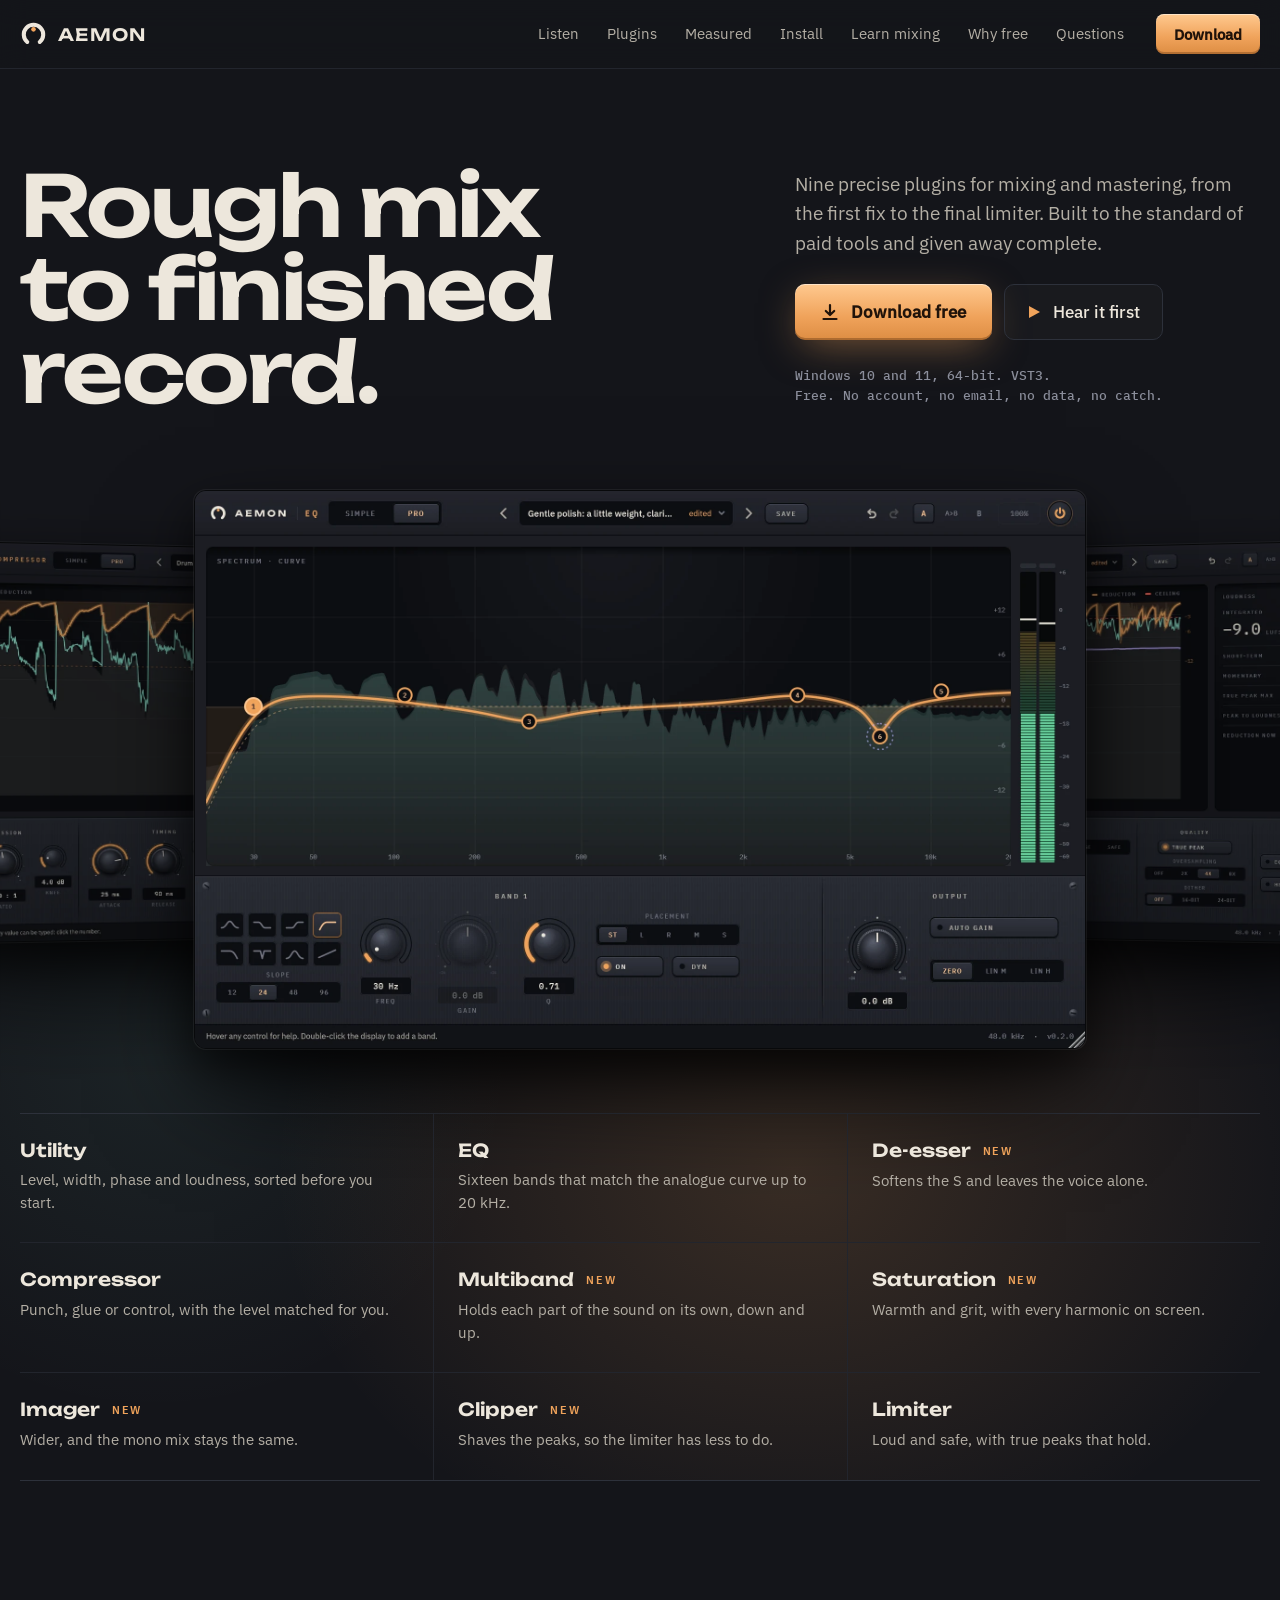
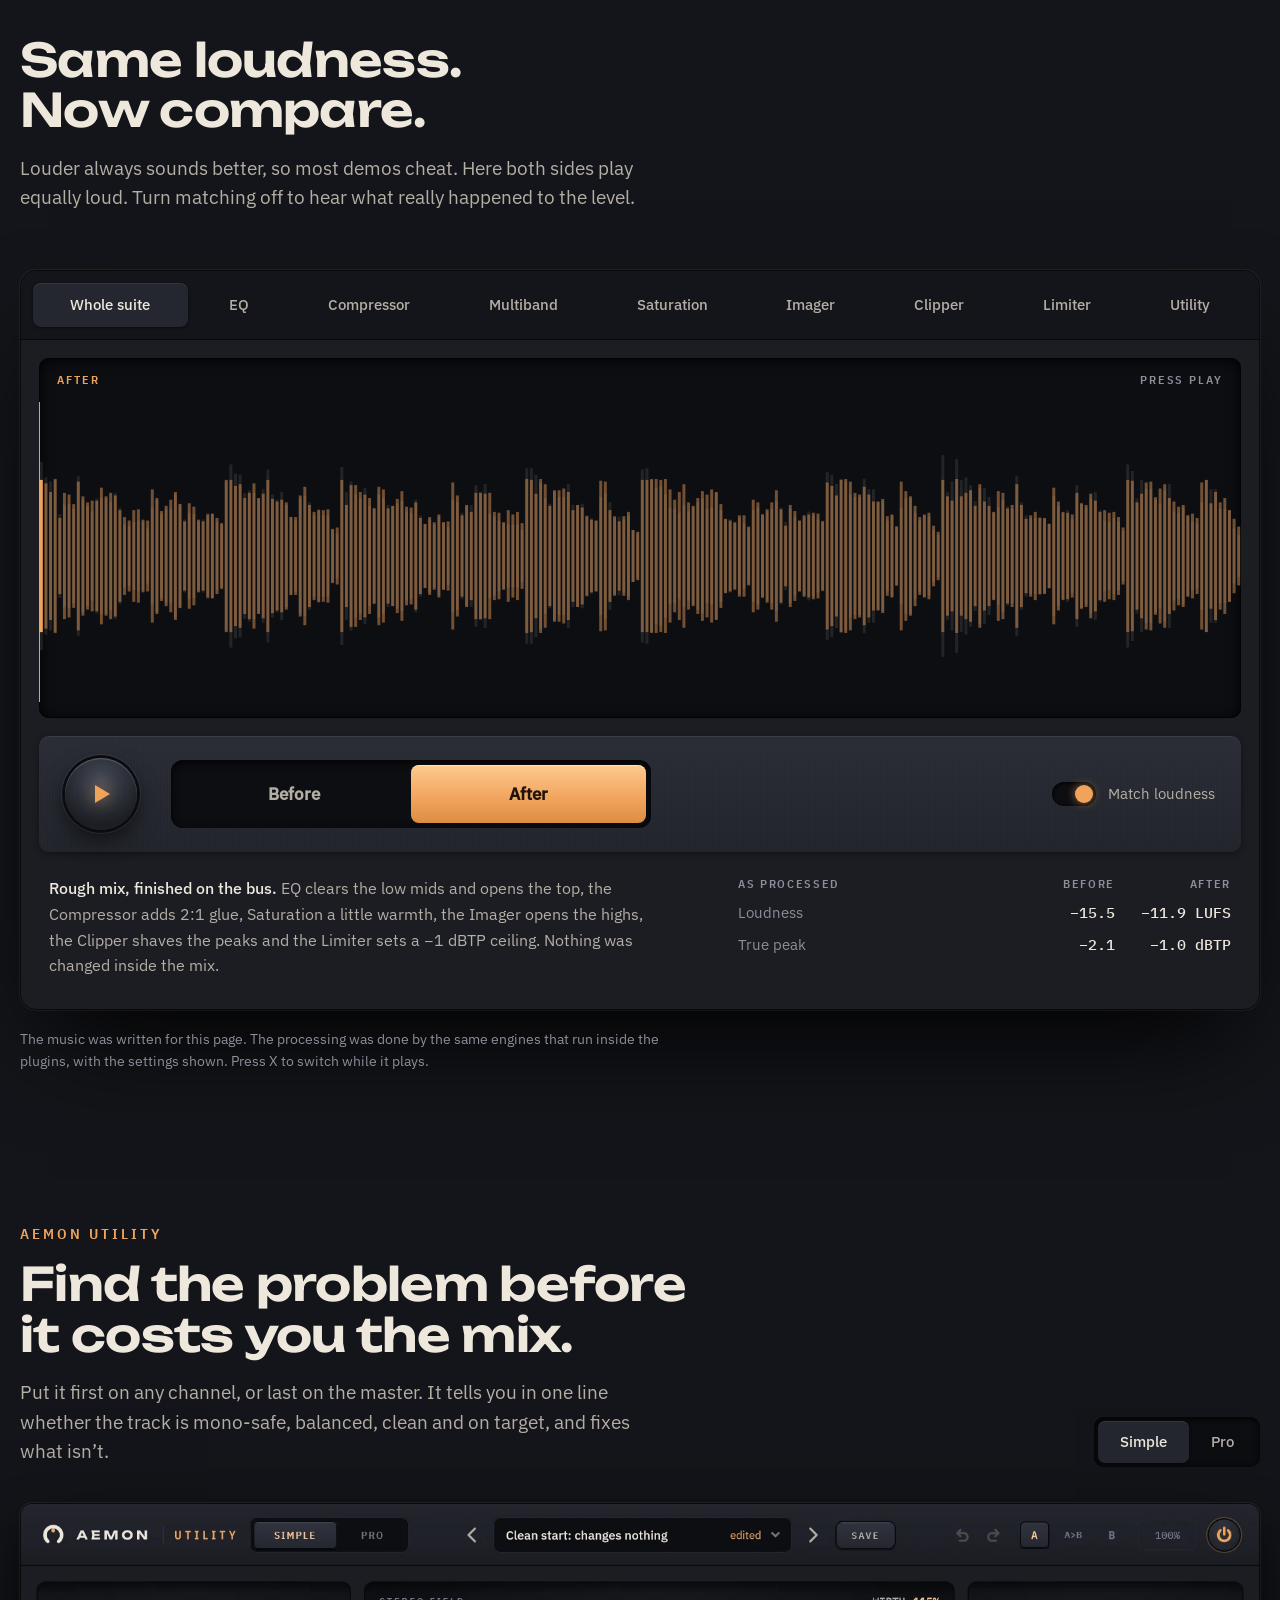
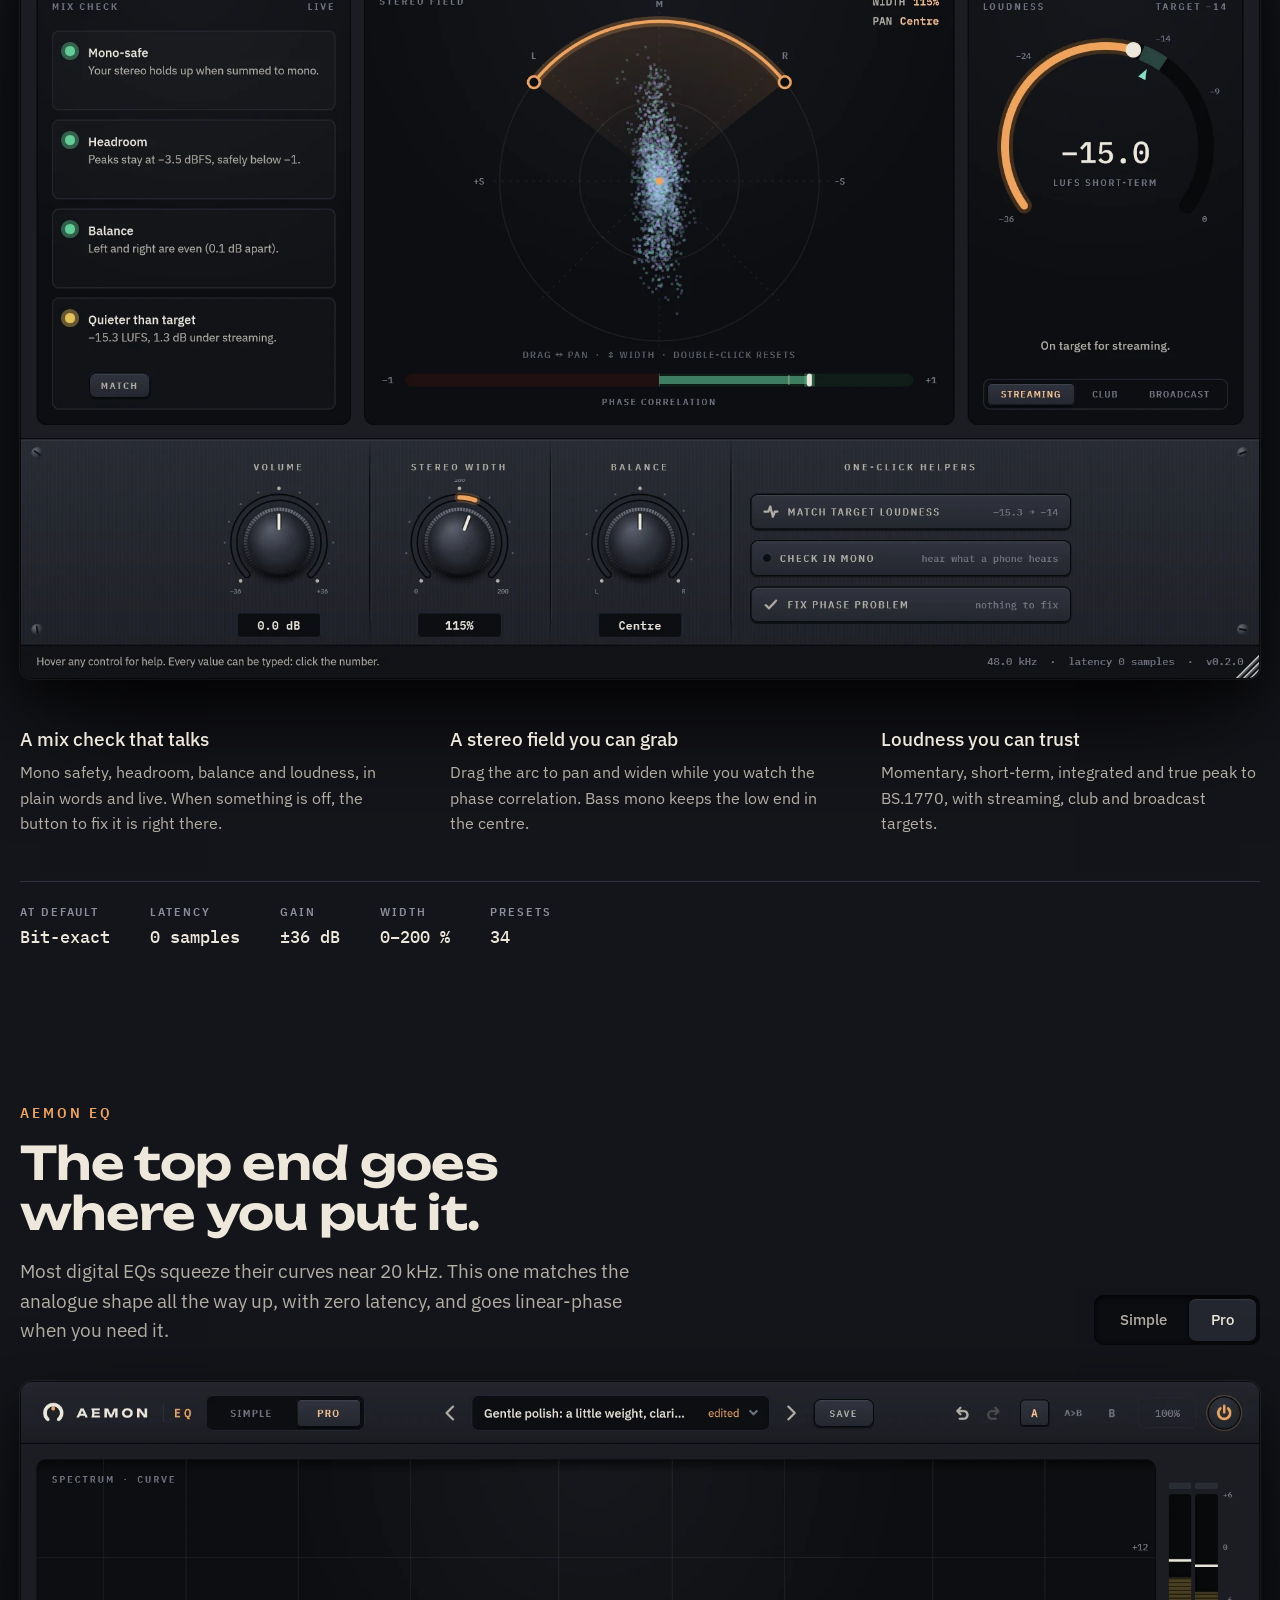
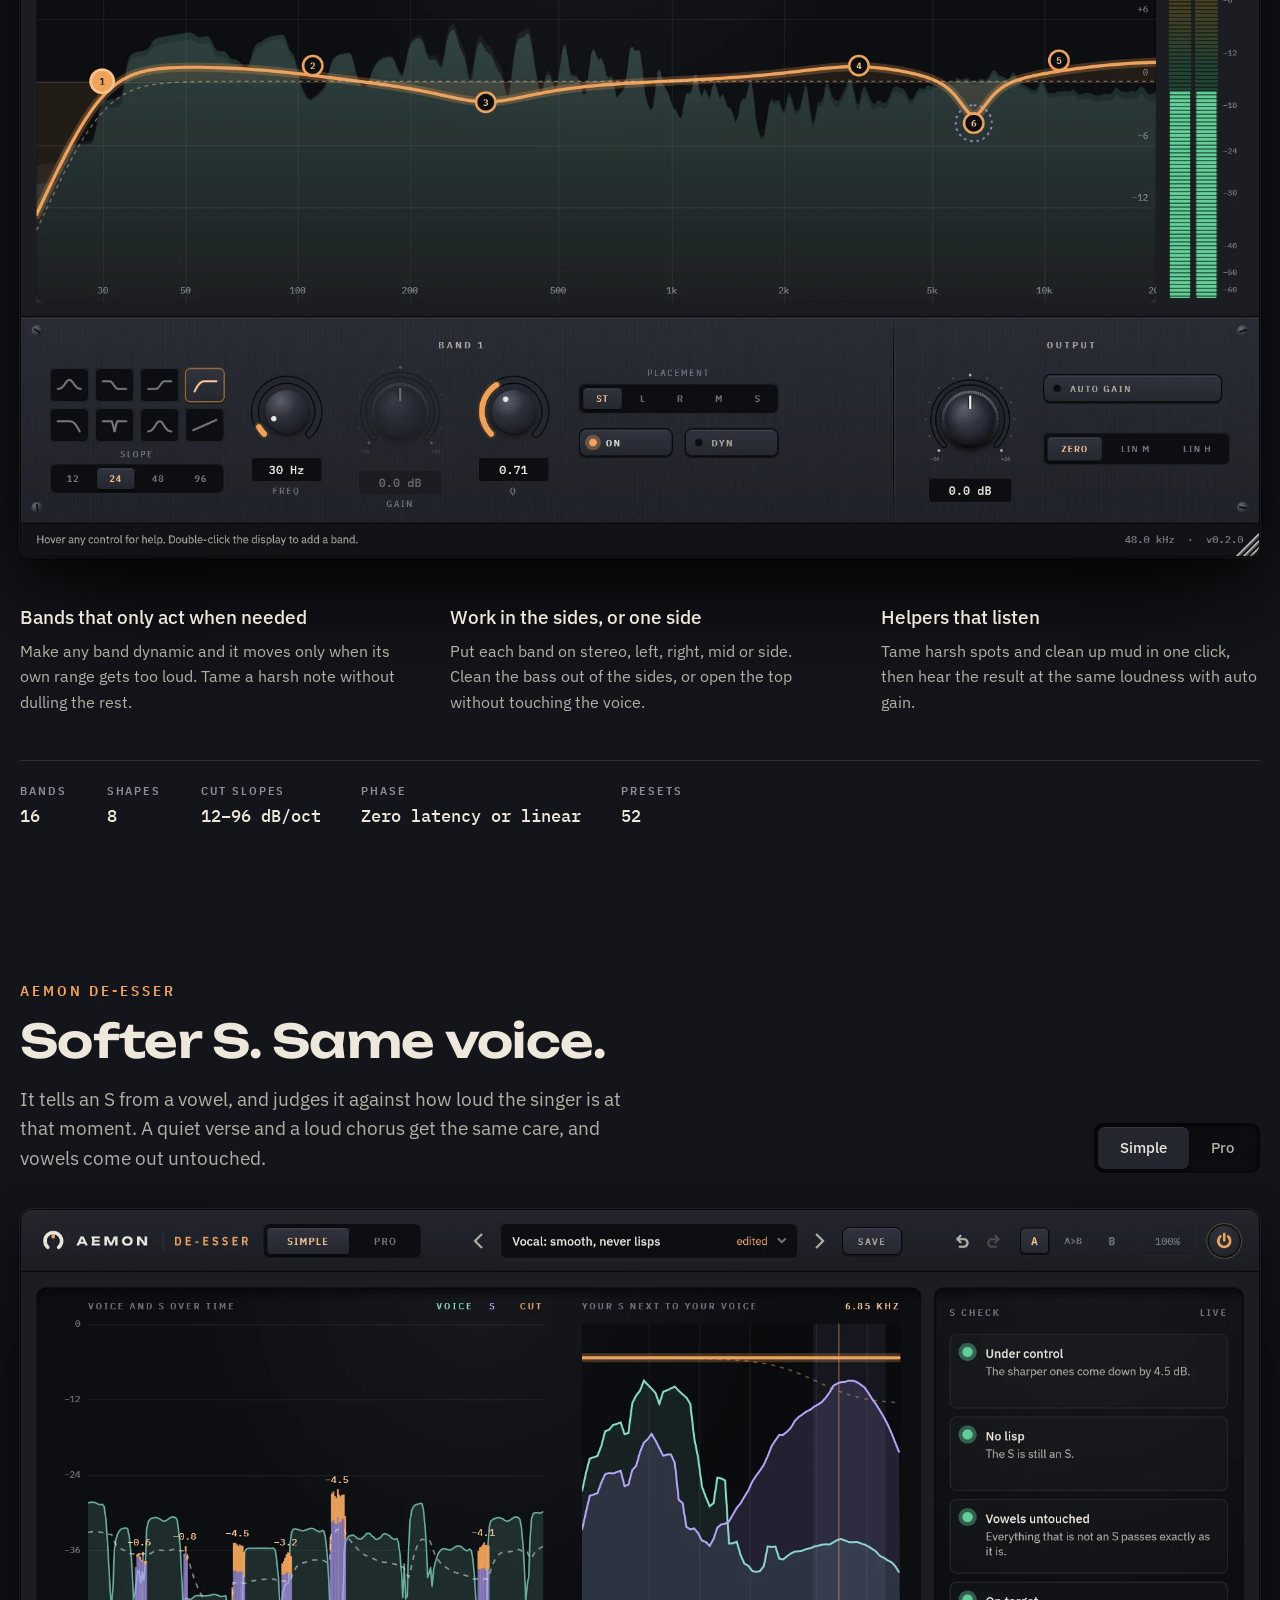
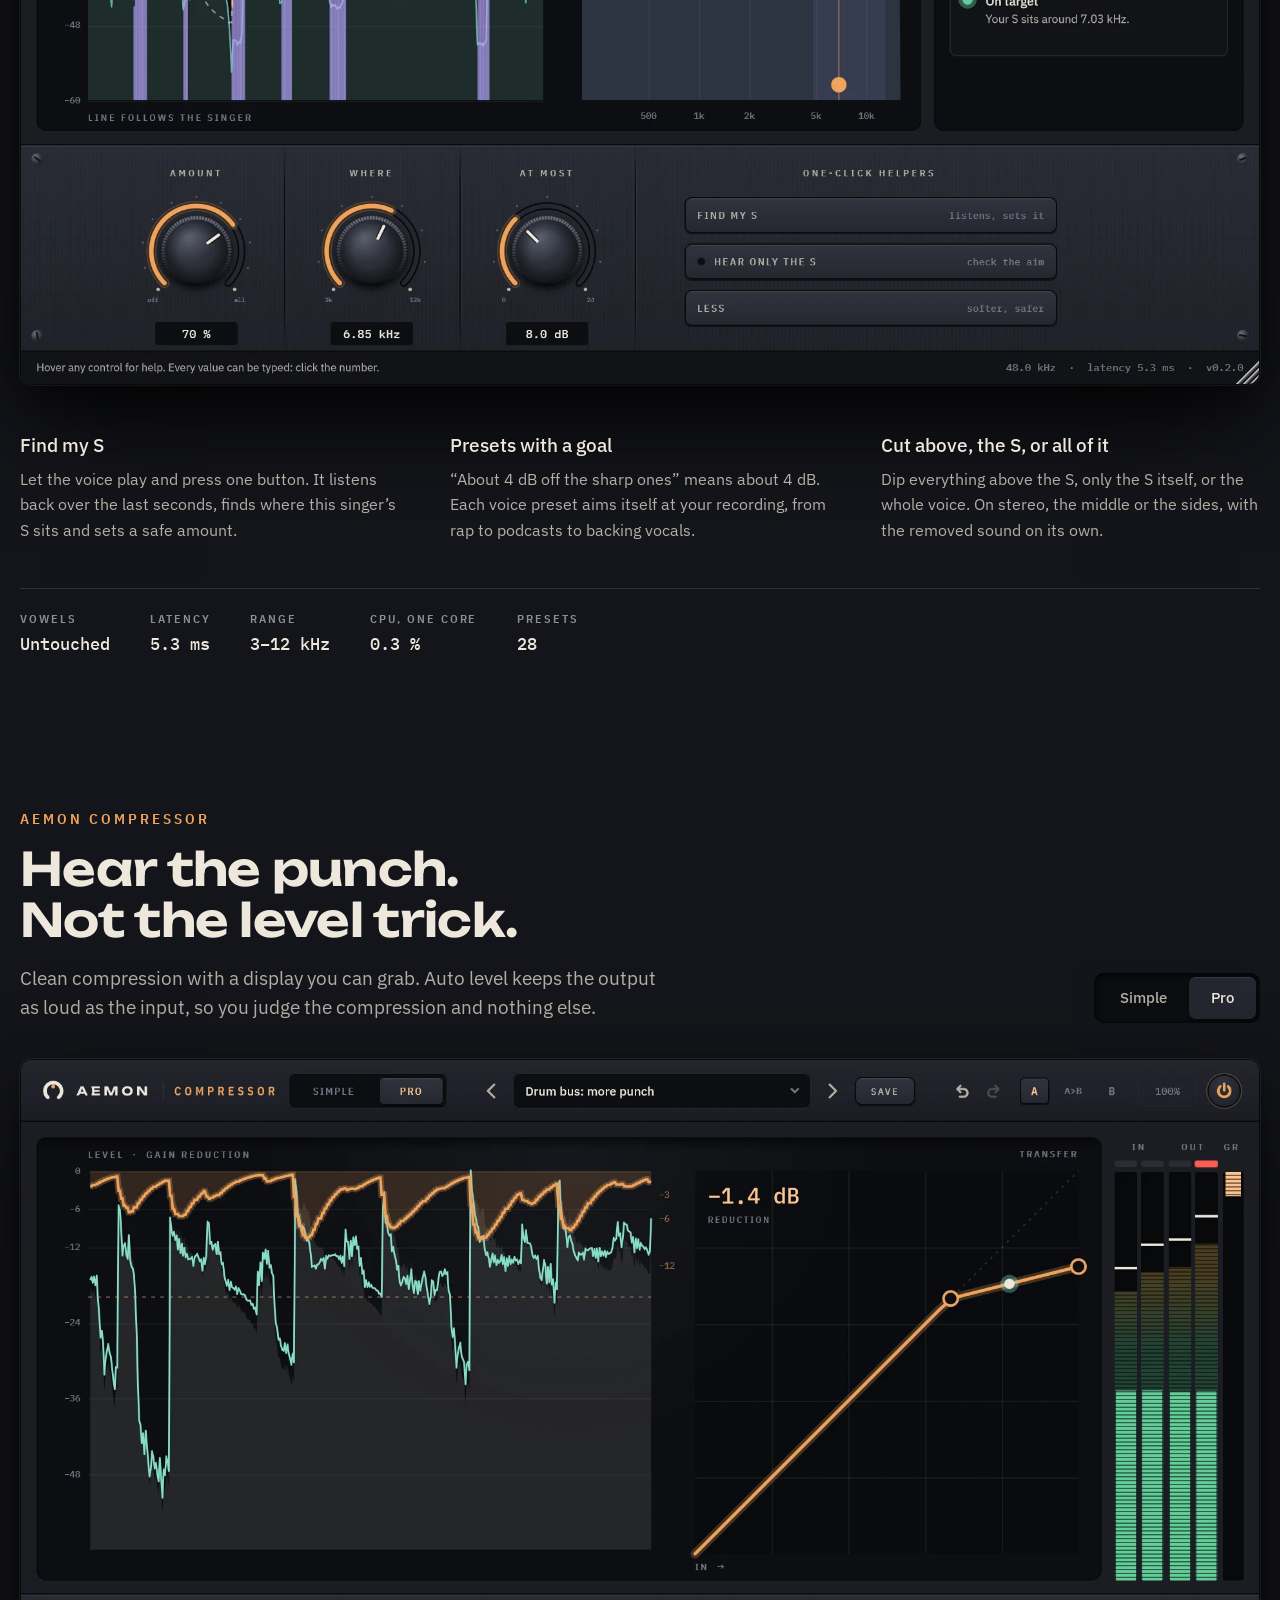
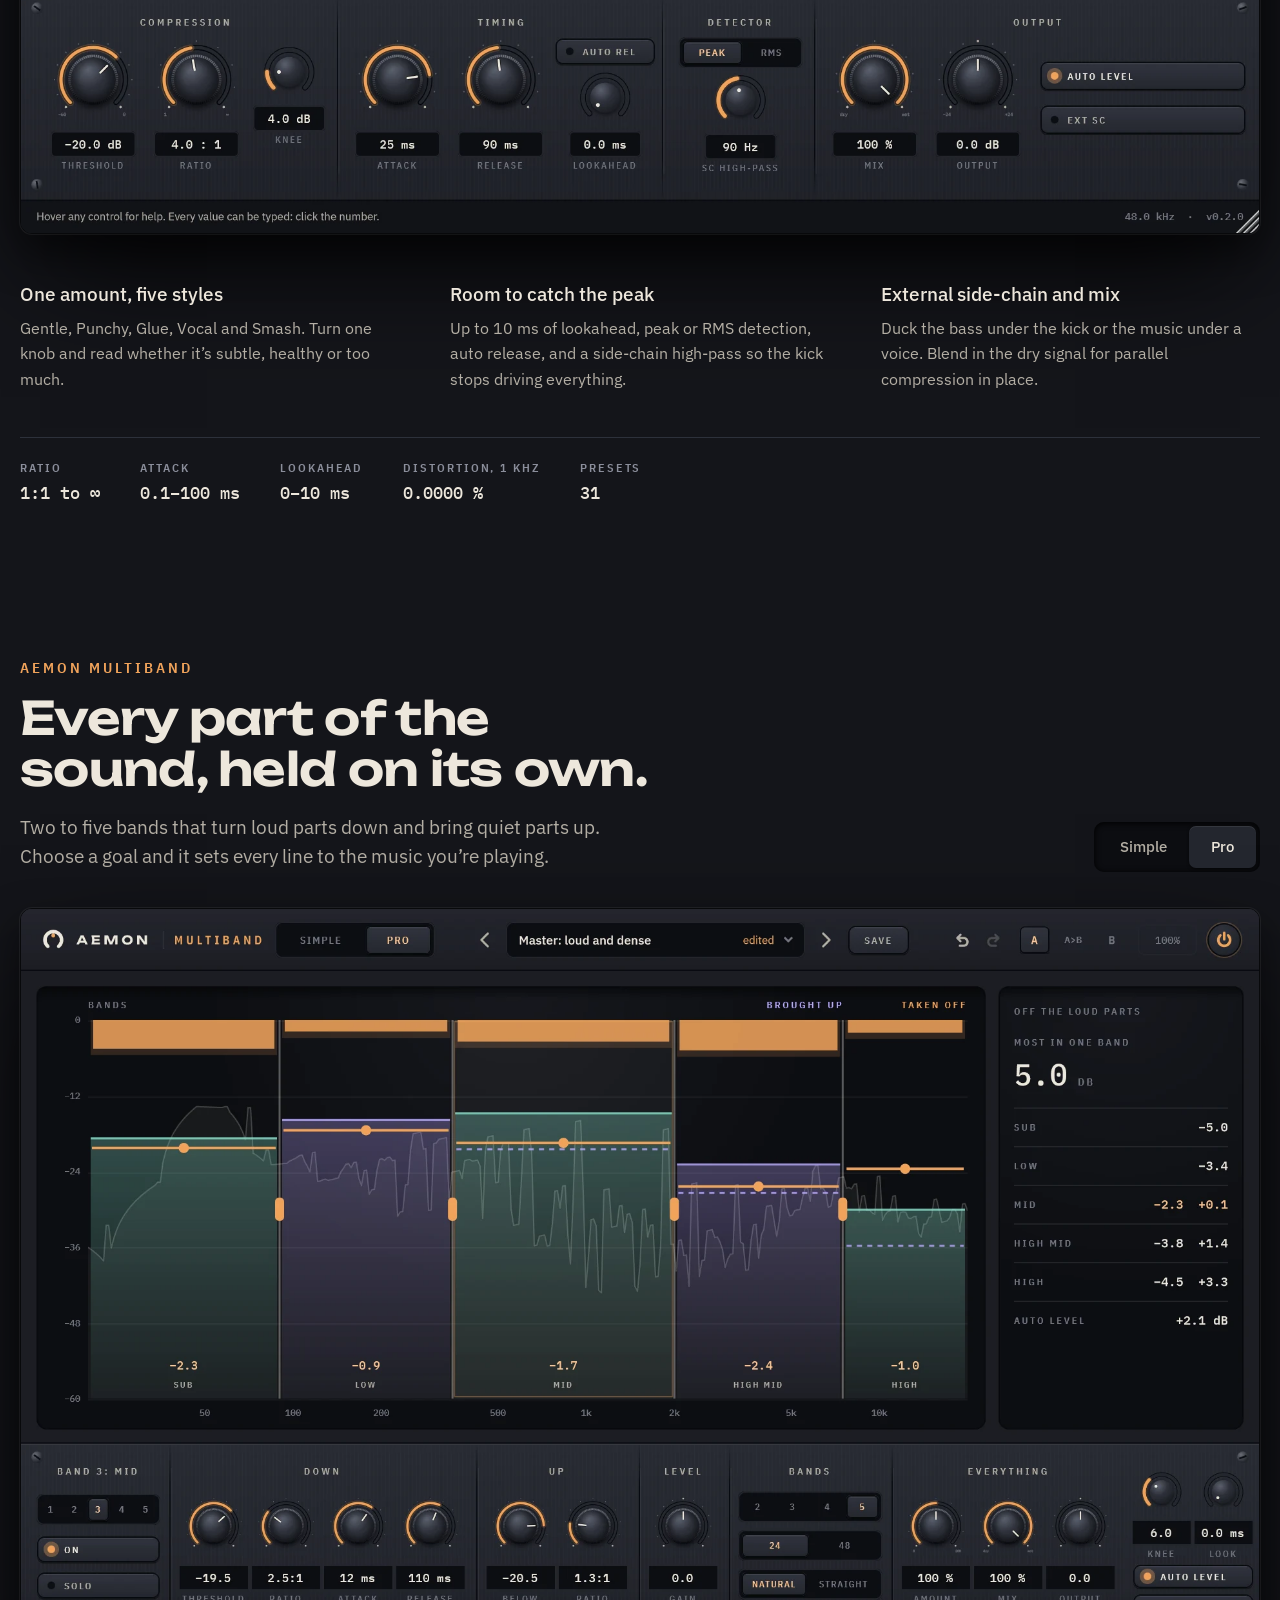
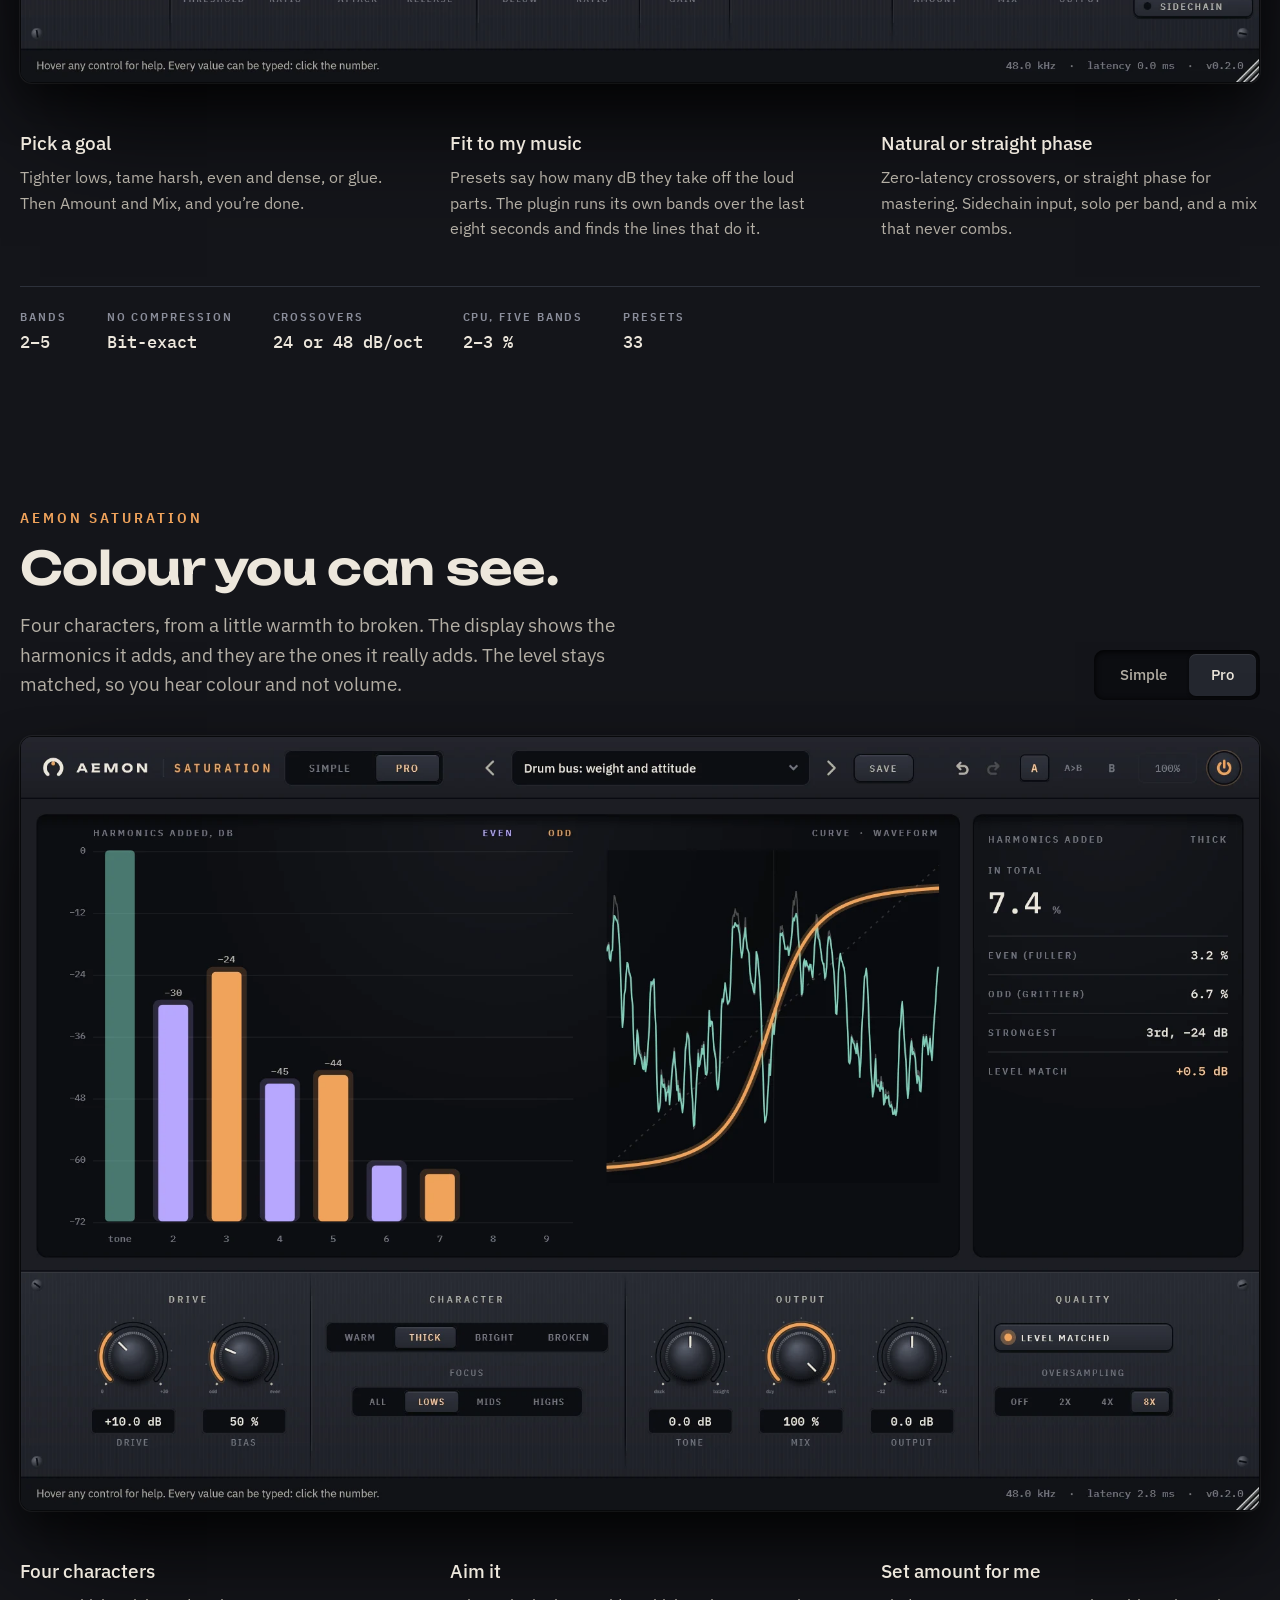
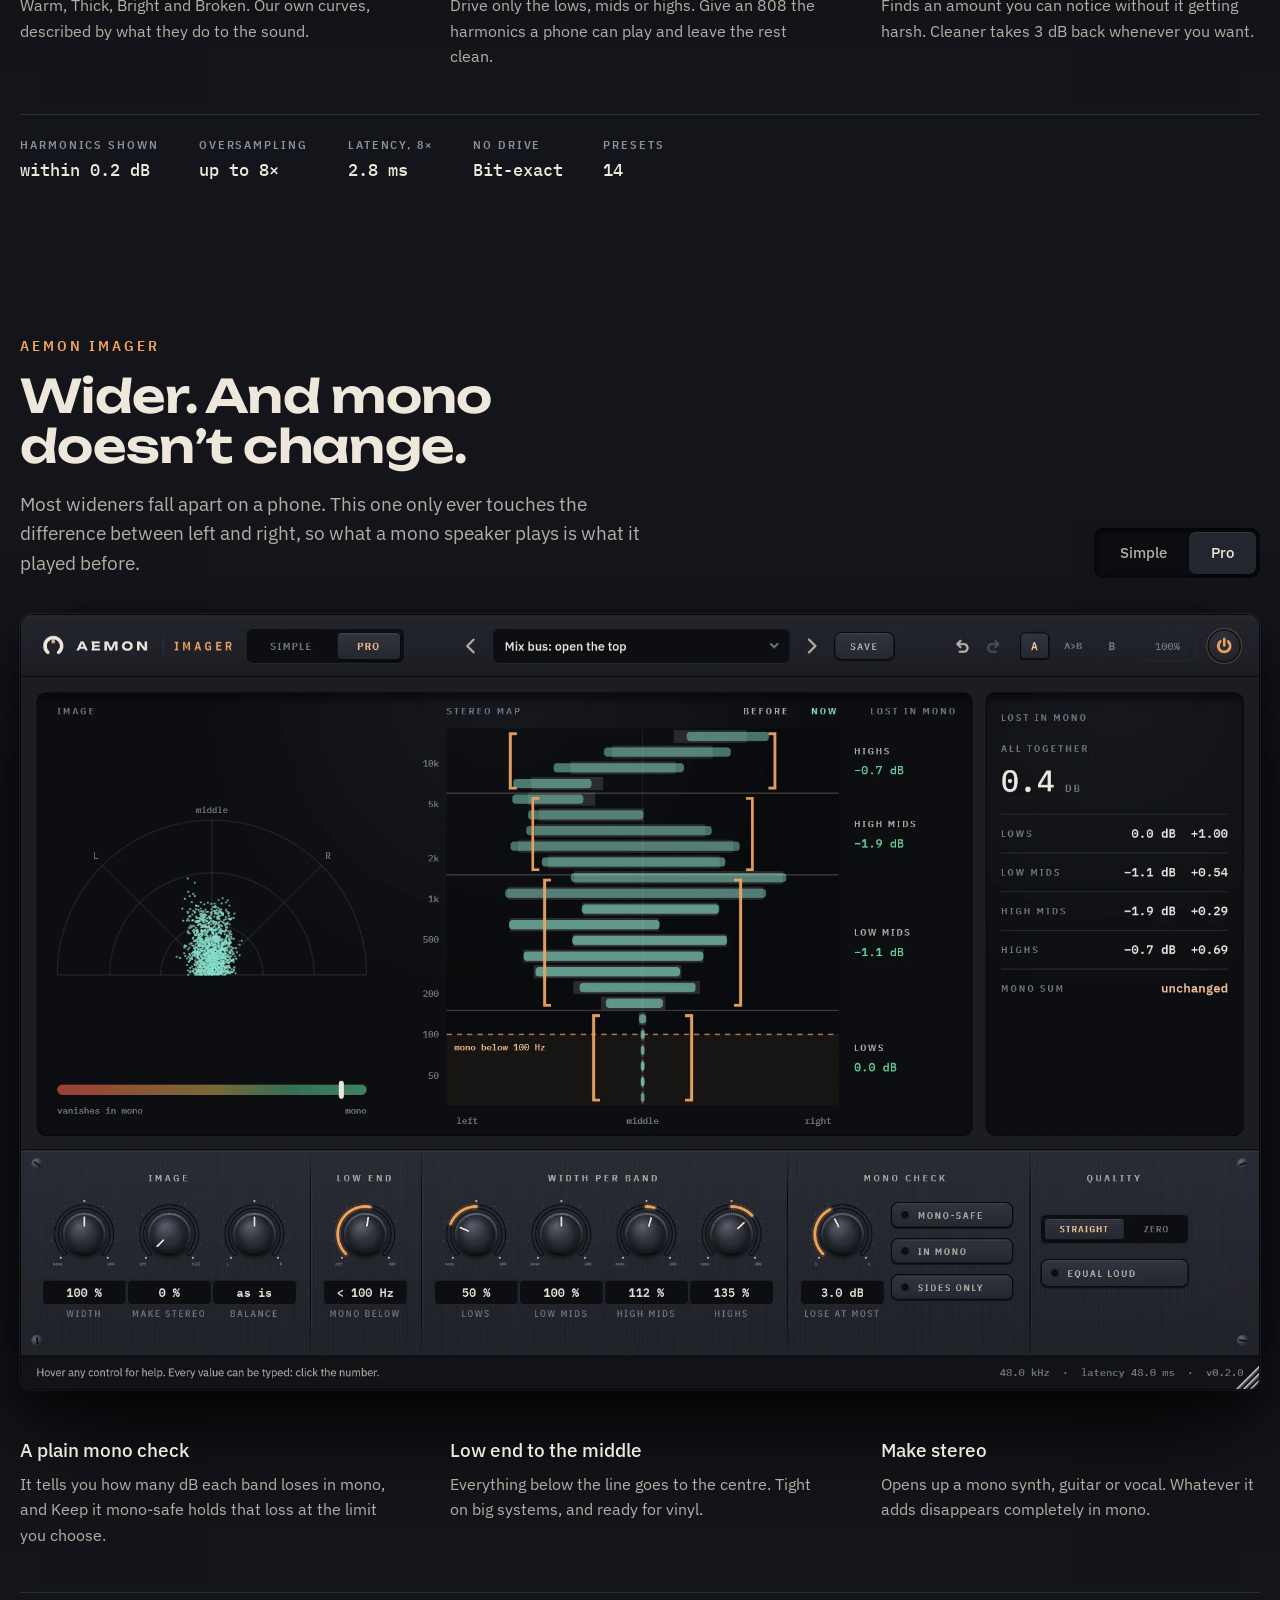
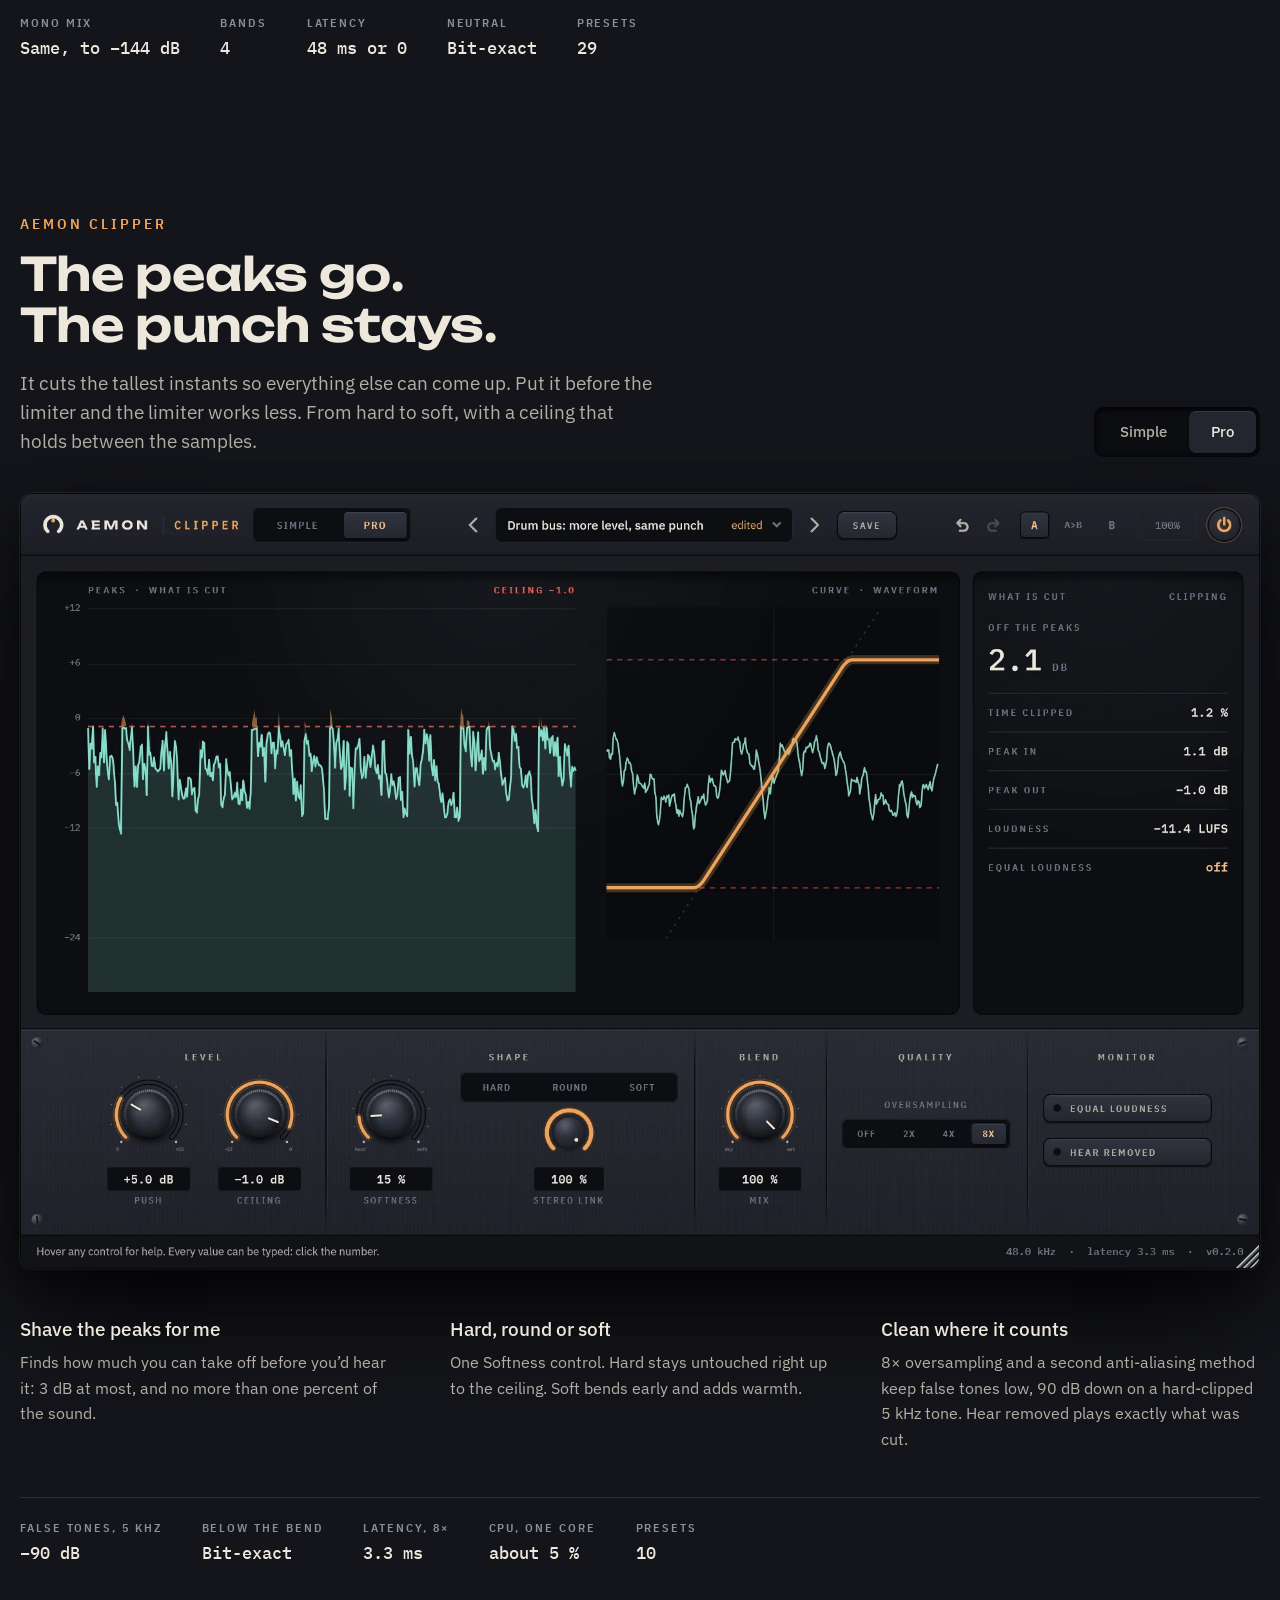
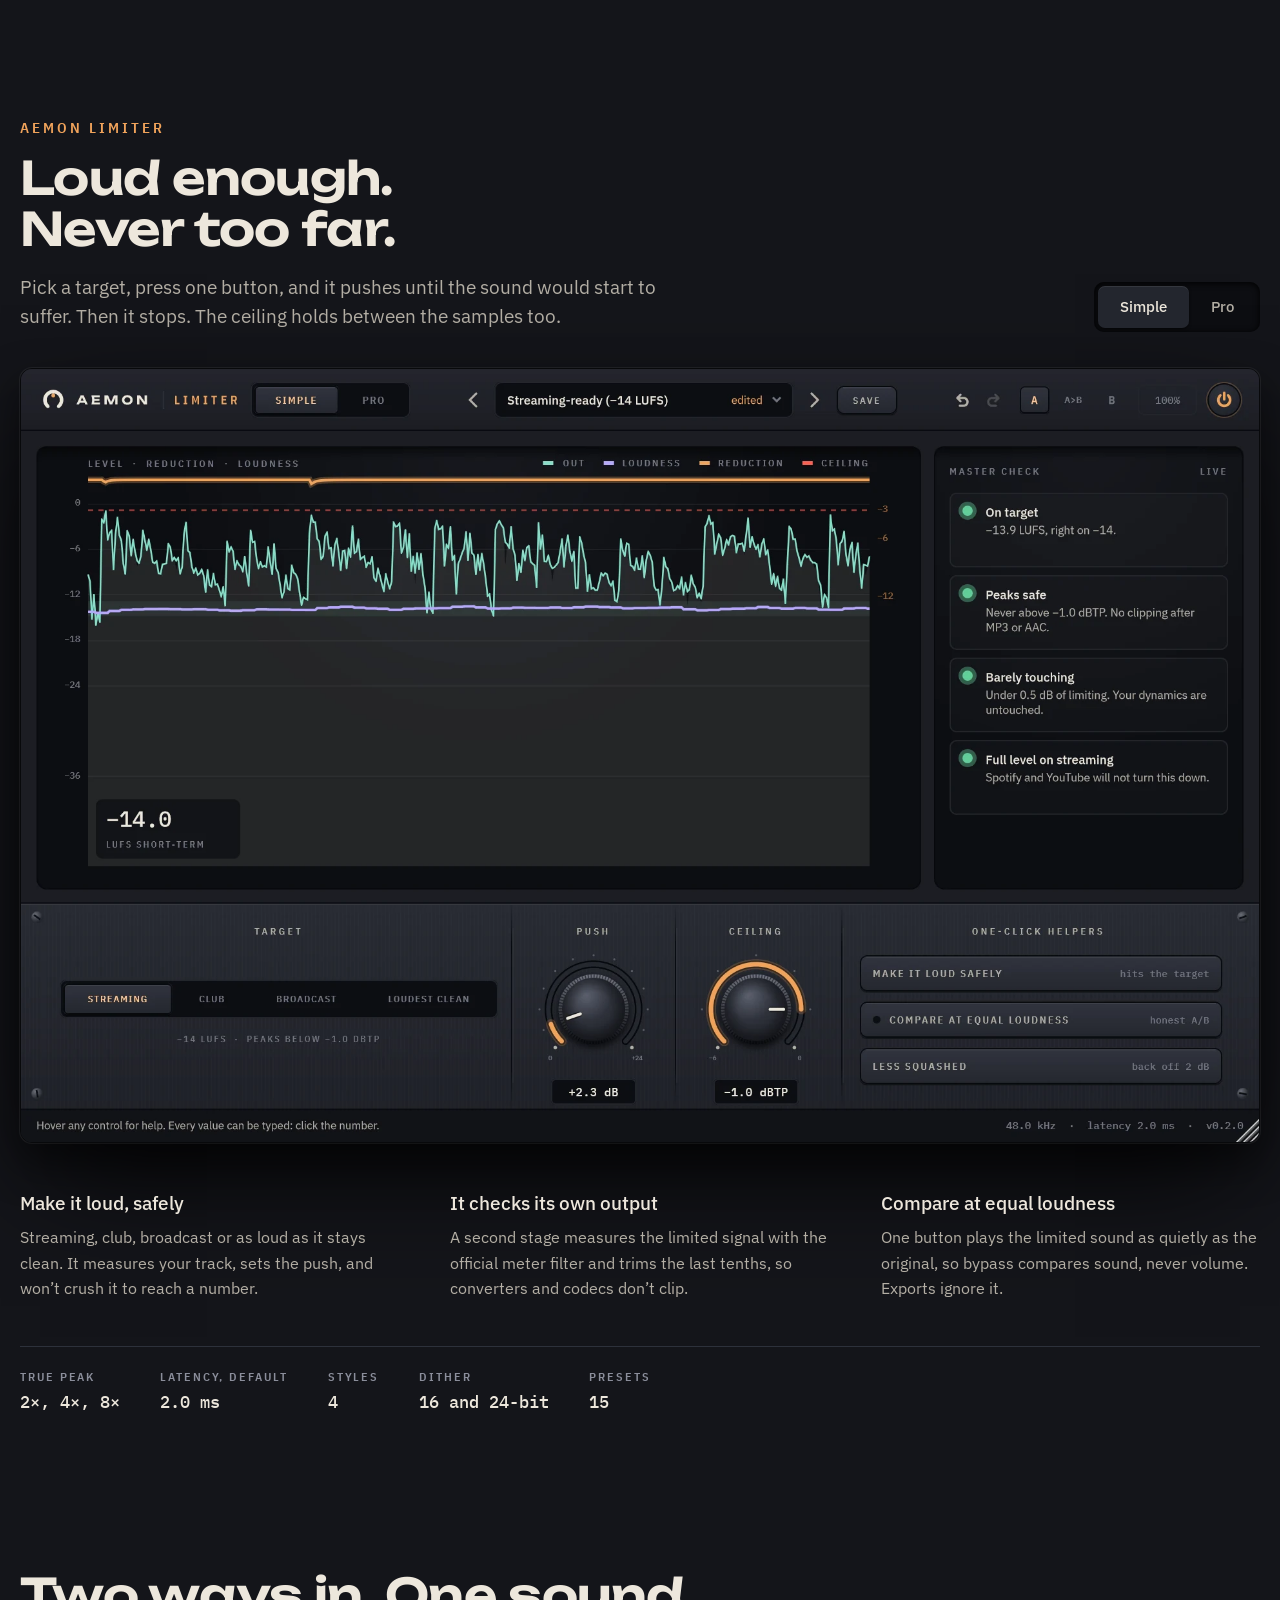
==== commit 427adfb4: "Aemon 0.2.0: nine plugins and the mixing guide" ====
--- a/index.html
+++ b/index.html
@@ -3,16 +3,21 @@
 <head>
 <meta charset="utf-8">
 <meta name="viewport" content="width=device-width, initial-scale=1, viewport-fit=cover">
-<title>Aemon Suite</title>
-<meta name="description" content="Four free, open-source mixing and mastering plugins for Windows: Utility, EQ, Compressor and Limiter. VST3. No account, no trial, no limits.">
+<title>Aemon: free mixing and mastering VST3 plugins for Windows</title>
+<meta name="description" content="Nine free VST3 plugins for mixing and mastering: EQ, compressor, de-esser, saturation, imager, limiter and more. No account, no email, no catch.">
+<link rel="canonical" href="https://aemon-audio.github.io/">
 <meta name="theme-color" content="#14151a">
 <link rel="icon" href="favicon.svg">
 <meta property="og:type" content="website">
-<meta property="og:title" content="Aemon Suite: free mixing and mastering plugins">
-<meta property="og:description" content="Utility, EQ, Compressor and Limiter. Free, open source, VST3 for Windows.">
+<meta property="og:url" content="https://aemon-audio.github.io/">
+<meta property="og:site_name" content="Aemon">
+<meta property="og:title" content="Aemon: nine free mixing and mastering plugins">
+<meta property="og:description" content="Nine plugins, from first fix to final limiter. Free, open source, VST3 for Windows.">
 <meta property="og:image" content="https://aemon-audio.github.io/assets/og.png">
 <meta name="twitter:card" content="summary_large_image">
 <link rel="stylesheet" href="site.css">
+<script type="application/ld+json">{"@context":"https://schema.org","@type":"SoftwareApplication","name":"Aemon Suite","applicationCategory":"MultimediaApplication","applicationSubCategory":"Audio plugin (VST3)","operatingSystem":"Windows 10, Windows 11","softwareVersion":"0.2.0","url":"https://aemon-audio.github.io/","downloadUrl":"https://github.com/aemon-audio/aemon/releases/latest","license":"https://www.gnu.org/licenses/agpl-3.0.html","isAccessibleForFree":true,"offers":{"@type":"Offer","price":"0","priceCurrency":"USD"},"description":"Nine free, open-source VST3 plugins for mixing and mastering.","publisher":{"@type":"Organization","name":"Aemon","url":"https://aemon-audio.github.io/","sameAs":["https://github.com/aemon-audio","https://www.instagram.com/theaymene"]}}</script>
+<script type="application/ld+json">{"@context":"https://schema.org","@type":"FAQPage","mainEntity":[{"@type":"Question","name":"What’s the catch?","acceptedAnswer":{"@type":"Answer","text":"There isn’t one. No strings, no login, no email, no data asked, no trial that runs out. I made them for the love of the game. The full plugins are free, for personal and paid work, with no time limit and no watermark. What you make with them belongs to you."}},{"@type":"Question","name":"Will it work in my DAW?","acceptedAnswer":{"@type":"Answer","text":"If your DAW loads 64-bit VST3 plugins on Windows, yes. That covers most of them."}},{"@type":"Question","name":"Is there a Mac version?","acceptedAnswer":{"@type":"Answer","text":"Not yet. The plugins are written to run on macOS too, and a Mac version (VST3 and AU) is planned after the Windows release."}},{"@type":"Question","name":"Why does Windows warn me when I install?","acceptedAnswer":{"@type":"Answer","text":"Because the installer isn’t signed yet, and because it’s new. Signing is coming soon. This is what you’ll see and what to press. Only download Aemon from this page or from the project’s GitHub releases."}},{"@type":"Question","name":"Do the plugins collect anything?","acceptedAnswer":{"@type":"Answer","text":"No. They never connect to the internet. This page has no cookies and no tracking either."}},{"@type":"Question","name":"Can I read or change the code?","acceptedAnswer":{"@type":"Answer","text":"Yes. Aemon is open source under the AGPL-3.0 licence. You can study it, build it yourself, and share your changes under the same licence."}},{"@type":"Question","name":"What comes next?","acceptedAnswer":{"@type":"Answer","text":"A vocal rider, a transient shaper, a tool that makes kick and bass fit, reverb and delay, then a rack that holds them all. Each one is tested like these, and comes out when it’s ready."}}]}</script>
 </head>
 <body>
 <a class="skip" href="#main">Skip to content</a>
@@ -20,7 +25,7 @@
 
 <header class="nav"><div class="w">
   <a class="logo" href="#top" aria-label="Aemon, top of page"><svg><use href="#mark"/></svg>AEMON</a>
-  <nav aria-label="Sections"><a href="#listen">Listen</a><a href="#plugins">Plugins</a><a href="#measured">Measured</a><a href="#install">Install</a><a href="#why">Why free</a><a href="#faq">Questions</a></nav>
+  <nav aria-label="Sections"><a href="#listen">Listen</a><a href="#plugins">Plugins</a><a href="#measured">Measured</a><a href="#install">Install</a><a href="mixing-guide.html">Learn mixing</a><a href="#why">Why free</a><a href="#faq">Questions</a></nav>
   <a class="cta sm" href="#download">Download</a>
 </div></header>
 
@@ -29,12 +34,12 @@
   <div class="top">
     <h1>Rough mix to finished record.</h1>
     <div class="side">
-      <p class="lede">Utility, EQ, Compressor and Limiter. Four precise plugins for mixing and mastering, built to the standard of paid tools and given away complete.</p>
+      <p class="lede">Nine precise plugins for mixing and mastering, from the first fix to the final limiter. Built to the standard of paid tools and given away complete.</p>
       <div class="acts">
         <a class="cta" href="#download"><svg viewBox="0 0 18 18" fill="none" stroke="currentColor" stroke-width="2.2" stroke-linecap="round" stroke-linejoin="round" aria-hidden="true"><path d="M9 2v9.5M4.8 8L9 12l4.2-4M2.5 16h13"/></svg>Download free</a>
         <a class="ghost" href="#listen"><svg viewBox="0 0 14 14" aria-hidden="true"><path d="M2 1l11 6-11 6z"/></svg>Hear it first</a>
       </div>
-      <p class="fine">Windows 10 and 11, 64-bit. VST3.</p>
+      <p class="fine">Windows 10 and 11, 64-bit. VST3.<br>Free. No account, no email, no data, no catch.</p>
     </div>
   </div>
   <div class="stage">
@@ -42,10 +47,15 @@
     <div class="win r"><img src="assets/img/limiter-pro-s.webp" width="1100" height="688" alt=""></div>
     <div class="win mid"><img src="assets/img/eq-pro.webp" width="1920" height="1200" alt="Aemon EQ in Pro mode, with six bands on a live spectrum" fetchpriority="high"></div>
   </div>
-  <nav class="chain" aria-label="The four plugins">
+  <nav class="chain" aria-label="The nine plugins">
     <a href="#utility"><b>Utility</b><span>Level, width, phase and loudness, sorted before you start.</span></a>
     <a href="#eq"><b>EQ</b><span>Sixteen bands that match the analogue curve up to 20 kHz.</span></a>
+    <a href="#deesser"><b>De-esser</b><i>New</i><span>Softens the S and leaves the voice alone.</span></a>
     <a href="#compressor"><b>Compressor</b><span>Punch, glue or control, with the level matched for you.</span></a>
+    <a href="#multiband"><b>Multiband</b><i>New</i><span>Holds each part of the sound on its own, down and up.</span></a>
+    <a href="#saturation"><b>Saturation</b><i>New</i><span>Warmth and grit, with every harmonic on screen.</span></a>
+    <a href="#imager"><b>Imager</b><i>New</i><span>Wider, and the mono mix stays the same.</span></a>
+    <a href="#clipper"><b>Clipper</b><i>New</i><span>Shaves the peaks, so the limiter has less to do.</span></a>
     <a href="#limiter"><b>Limiter</b><span>Loud and safe, with true peaks that hold.</span></a>
   </nav>
 </div></div>
@@ -93,6 +103,18 @@
   <div class="spec"><div><span class="lb">Bands</span><span class="num">16</span></div><div><span class="lb">Shapes</span><span class="num">8</span></div><div><span class="lb">Cut slopes</span><span class="num">12–96 dB/oct</span></div><div><span class="lb">Phase</span><span class="num">Zero latency or linear</span></div><div><span class="lb">Presets</span><span class="num">52</span></div></div>
 </div></section>
 
+<section class="plug" id="deesser"><div class="w">
+  <div class="ph"><div><p class="name">Aemon De-esser</p><h2>Softer S. Same voice.</h2><p class="lede">It tells an S from a vowel, and judges it against how loud the singer is at that moment. A quiet verse and a loud chorus get the same care, and vowels come out untouched.</p></div>
+    <div class="seg" role="group" aria-label="De-esser view"><button aria-pressed="true" data-m="simple">Simple</button><button aria-pressed="false" data-m="pro">Pro</button></div></div>
+  <figure class="win shot" data-mode="simple"><img src="assets/img/deesser-simple.webp" width="1920" height="1200" loading="lazy" alt="Aemon De-esser, Simple mode: amount, limit and a live view of every S"><img src="assets/img/deesser-pro.webp" width="1920" height="1200" loading="lazy" alt="Aemon De-esser, Pro mode: detection, placement and timing for every S"></figure>
+  <div class="feat">
+    <div><h3>Find my S</h3><p>Let the voice play and press one button. It listens back over the last seconds, finds where this singer’s S sits and sets a safe amount.</p></div>
+    <div><h3>Presets with a goal</h3><p>“About 4 dB off the sharp ones” means about 4 dB. Each voice preset aims itself at your recording, from rap to podcasts to backing vocals.</p></div>
+    <div><h3>Cut above, the S, or all of it</h3><p>Dip everything above the S, only the S itself, or the whole voice. On stereo, the middle or the sides, with the removed sound on its own.</p></div>
+  </div>
+  <div class="spec"><div><span class="lb">Vowels</span><span class="num">Untouched</span></div><div><span class="lb">Latency</span><span class="num">5.3 ms</span></div><div><span class="lb">Range</span><span class="num">3–12 kHz</span></div><div><span class="lb">CPU, one core</span><span class="num">0.3 %</span></div><div><span class="lb">Presets</span><span class="num">28</span></div></div>
+</div></section>
+
 <section class="plug" id="compressor"><div class="w">
   <div class="ph"><div><p class="name">Aemon Compressor</p><h2>Hear the punch. Not the level trick.</h2><p class="lede">Clean compression with a display you can grab. Auto level keeps the output as loud as the input, so you judge the compression and nothing else.</p></div>
     <div class="seg" role="group" aria-label="Compressor view"><button aria-pressed="false" data-m="simple">Simple</button><button aria-pressed="true" data-m="pro">Pro</button></div></div>
@@ -103,6 +125,54 @@
     <div><h3>External side-chain and mix</h3><p>Duck the bass under the kick or the music under a voice. Blend in the dry signal for parallel compression in place.</p></div>
   </div>
   <div class="spec"><div><span class="lb">Ratio</span><span class="num">1:1 to ∞</span></div><div><span class="lb">Attack</span><span class="num">0.1–100 ms</span></div><div><span class="lb">Lookahead</span><span class="num">0–10 ms</span></div><div><span class="lb">Distortion, 1 kHz</span><span class="num">0.0000 %</span></div><div><span class="lb">Presets</span><span class="num">31</span></div></div>
+</div></section>
+
+<section class="plug" id="multiband"><div class="w">
+  <div class="ph"><div><p class="name">Aemon Multiband</p><h2>Every part of the sound, held on its own.</h2><p class="lede">Two to five bands that turn loud parts down and bring quiet parts up. Choose a goal and it sets every line to the music you’re playing.</p></div>
+    <div class="seg" role="group" aria-label="Multiband view"><button aria-pressed="false" data-m="simple">Simple</button><button aria-pressed="true" data-m="pro">Pro</button></div></div>
+  <figure class="win shot" data-mode="pro"><img src="assets/img/multiband-simple.webp" width="1920" height="1200" loading="lazy" alt="Aemon Multiband, Simple mode: four goals, amount, mix and what each band is doing"><img src="assets/img/multiband-pro.webp" width="1920" height="1200" loading="lazy" alt="Aemon Multiband, Pro mode: up to five bands on the spectrum with every control"></figure>
+  <div class="feat">
+    <div><h3>Pick a goal</h3><p>Tighter lows, tame harsh, even and dense, or glue. Then Amount and Mix, and you’re done.</p></div>
+    <div><h3>Fit to my music</h3><p>Presets say how many dB they take off the loud parts. The plugin runs its own bands over the last eight seconds and finds the lines that do it.</p></div>
+    <div><h3>Natural or straight phase</h3><p>Zero-latency crossovers, or straight phase for mastering. Sidechain input, solo per band, and a mix that never combs.</p></div>
+  </div>
+  <div class="spec"><div><span class="lb">Bands</span><span class="num">2–5</span></div><div><span class="lb">No compression</span><span class="num">Bit-exact</span></div><div><span class="lb">Crossovers</span><span class="num">24 or 48 dB/oct</span></div><div><span class="lb">CPU, five bands</span><span class="num">2–3 %</span></div><div><span class="lb">Presets</span><span class="num">33</span></div></div>
+</div></section>
+
+<section class="plug" id="saturation"><div class="w">
+  <div class="ph"><div><p class="name">Aemon Saturation</p><h2>Colour you can see.</h2><p class="lede">Four characters, from a little warmth to broken. The display shows the harmonics it adds, and they are the ones it really adds. The level stays matched, so you hear colour and not volume.</p></div>
+    <div class="seg" role="group" aria-label="Saturation view"><button aria-pressed="false" data-m="simple">Simple</button><button aria-pressed="true" data-m="pro">Pro</button></div></div>
+  <figure class="win shot" data-mode="pro"><img src="assets/img/saturation-simple.webp" width="1920" height="1200" loading="lazy" alt="Aemon Saturation, Simple mode: amount, character, focus and a colour check"><img src="assets/img/saturation-pro.webp" width="1920" height="1200" loading="lazy" alt="Aemon Saturation, Pro mode: drive, bias, tone and the harmonics it adds"></figure>
+  <div class="feat">
+    <div><h3>Four characters</h3><p>Warm, Thick, Bright and Broken. Our own curves, described by what they do to the sound.</p></div>
+    <div><h3>Aim it</h3><p>Drive only the lows, mids or highs. Give an 808 the harmonics a phone can play and leave the rest clean.</p></div>
+    <div><h3>Set amount for me</h3><p>Finds an amount you can notice without it getting harsh. Cleaner takes 3 dB back whenever you want.</p></div>
+  </div>
+  <div class="spec"><div><span class="lb">Harmonics shown</span><span class="num">within 0.2 dB</span></div><div><span class="lb">Oversampling</span><span class="num">up to 8×</span></div><div><span class="lb">Latency, 8×</span><span class="num">2.8 ms</span></div><div><span class="lb">No drive</span><span class="num">Bit-exact</span></div><div><span class="lb">Presets</span><span class="num">14</span></div></div>
+</div></section>
+
+<section class="plug" id="imager"><div class="w">
+  <div class="ph"><div><p class="name">Aemon Imager</p><h2>Wider. And mono doesn’t change.</h2><p class="lede">Most wideners fall apart on a phone. This one only ever touches the difference between left and right, so what a mono speaker plays is what it played before.</p></div>
+    <div class="seg" role="group" aria-label="Imager view"><button aria-pressed="false" data-m="simple">Simple</button><button aria-pressed="true" data-m="pro">Pro</button></div></div>
+  <figure class="win shot" data-mode="pro"><img src="assets/img/imager-simple.webp" width="1920" height="1200" loading="lazy" alt="Aemon Imager, Simple mode: width, low end, make stereo and a mono check"><img src="assets/img/imager-pro.webp" width="1920" height="1200" loading="lazy" alt="Aemon Imager, Pro mode: width in four bands, stereo map and what mono loses"></figure>
+  <div class="feat">
+    <div><h3>A plain mono check</h3><p>It tells you how many dB each band loses in mono, and Keep it mono-safe holds that loss at the limit you choose.</p></div>
+    <div><h3>Low end to the middle</h3><p>Everything below the line goes to the centre. Tight on big systems, and ready for vinyl.</p></div>
+    <div><h3>Make stereo</h3><p>Opens up a mono synth, guitar or vocal. Whatever it adds disappears completely in mono.</p></div>
+  </div>
+  <div class="spec"><div><span class="lb">Mono mix</span><span class="num">Same, to −144 dB</span></div><div><span class="lb">Bands</span><span class="num">4</span></div><div><span class="lb">Latency</span><span class="num">48 ms or 0</span></div><div><span class="lb">Neutral</span><span class="num">Bit-exact</span></div><div><span class="lb">Presets</span><span class="num">29</span></div></div>
+</div></section>
+
+<section class="plug" id="clipper"><div class="w">
+  <div class="ph"><div><p class="name">Aemon Clipper</p><h2>The peaks go. The punch stays.</h2><p class="lede">It cuts the tallest instants so everything else can come up. Put it before the limiter and the limiter works less. From hard to soft, with a ceiling that holds between the samples.</p></div>
+    <div class="seg" role="group" aria-label="Clipper view"><button aria-pressed="false" data-m="simple">Simple</button><button aria-pressed="true" data-m="pro">Pro</button></div></div>
+  <figure class="win shot" data-mode="pro"><img src="assets/img/clipper-simple.webp" width="1920" height="1200" loading="lazy" alt="Aemon Clipper, Simple mode: push, softness, ceiling and a peak check"><img src="assets/img/clipper-pro.webp" width="1920" height="1200" loading="lazy" alt="Aemon Clipper, Pro mode: the curve, what is clipped and every control"></figure>
+  <div class="feat">
+    <div><h3>Shave the peaks for me</h3><p>Finds how much you can take off before you’d hear it: 3 dB at most, and no more than one percent of the sound.</p></div>
+    <div><h3>Hard, round or soft</h3><p>One Softness control. Hard stays untouched right up to the ceiling. Soft bends early and adds warmth.</p></div>
+    <div><h3>Clean where it counts</h3><p>8× oversampling and a second anti-aliasing method keep false tones low, 90 dB down on a hard-clipped 5 kHz tone. Hear removed plays exactly what was cut.</p></div>
+  </div>
+  <div class="spec"><div><span class="lb">False tones, 5 kHz</span><span class="num">−90 dB</span></div><div><span class="lb">Below the bend</span><span class="num">Bit-exact</span></div><div><span class="lb">Latency, 8×</span><span class="num">3.3 ms</span></div><div><span class="lb">CPU, one core</span><span class="num">about 5 %</span></div><div><span class="lb">Presets</span><span class="num">10</span></div></div>
 </div></section>
 
 <section class="plug" id="limiter"><div class="w">
@@ -131,25 +201,31 @@
     <div><h3>A ceiling that holds between samples</h3><p>Highest true peak over 108 limiter setups per signal, ceiling at −1.0 dBTP. The grey bars are how far peaks escape when a limiter only watches samples. Above 0 can clip.</p><div id="chartTp"></div><div class="leg"><span><i style="color:#646877;border-top-width:9px"></i>Same limiter, sample peaks only</span><span><i style="color:#f0a35b;border-top-width:9px"></i>Aemon, true peak on</span></div></div>
   </div>
   <div class="tbl"><table><thead><tr><th>What</th><th>How it’s tested</th><th>Result</th></tr></thead><tbody>
-    <tr><td>Untouched means untouched</td><td>All four at neutral (the Limiter with peaks under its ceiling), 44.1 to 192 kHz, mono and stereo</td><td>Bit-exact</td></tr>
+    <tr><td>Untouched means untouched</td><td>All nine at neutral (Limiter and Clipper with peaks under the ceiling), 44.1 to 192 kHz, mono and stereo</td><td>Bit-exact</td></tr>
     <tr><td>Loudness meter</td><td>1 kHz at −23 dBFS should read −23 LUFS, three sample rates</td><td>within 0.01 LU</td></tr>
     <tr><td>Compressor attack</td><td>Set to 10 ms, measured to the 63 % point</td><td>9.98 ms</td></tr>
     <tr><td>Compressor lookahead</td><td>First peak after silence, with and without 5 ms of lookahead</td><td>16.2 → 0.1 dB over</td></tr>
     <tr><td>Auto level</td><td>Loudness change after settling, 12 dB of compression</td><td>0.02 dB</td></tr>
     <tr><td>Make it loud safely</td><td>Asked for −14 LUFS on a quiet mix, then measured playing</td><td>−14.06 LUFS</td></tr>
     <tr><td>Limiter release</td><td>Set to 100 ms, auto release off</td><td>100.0 ms</td></tr>
-    <tr><td>Switching anything</td><td>Polarity, gain, threshold, ceiling and bypass, changed during playback</td><td>No clicks</td></tr>
-    <tr><td>Plugin stability</td><td>pluginval, the industry host test, at its strictest level, all four plugins</td><td>10 / 10</td></tr>
+    <tr><td>De-esser on vowels</td><td>Five synthetic singers, every vowel, at the default detection</td><td>Untouched</td></tr>
+    <tr><td>De-esser, quiet and loud</td><td>The same S after level jumps of up to 12 dB inside a take</td><td>within 0.5 dB</td></tr>
+    <tr><td>Imager in mono</td><td>Mono mix before and after, 60 random settings</td><td>same, −144 dB</td></tr>
+    <tr><td>Clipper false tones</td><td>5 kHz tone, 12 dB into a hard clip, 48 kHz session</td><td>−90 dB</td></tr>
+    <tr><td>Saturation display</td><td>Harmonics shown against harmonics measured, every character and focus</td><td>within 0.2 dB</td></tr>
+    <tr><td>Multiband presets</td><td>Cut on the loud parts, every preset on four different sounds</td><td>within 0.5 dB or 15 %</td></tr>
+    <tr><td>Switching anything</td><td>Polarity, gain, threshold, ceiling, characters, bands and bypass, changed during playback</td><td>No clicks</td></tr>
+    <tr><td>Plugin stability</td><td>pluginval, the industry host test, at its strictest level, all nine plugins</td><td>10 / 10</td></tr>
   </tbody></table></div>
 </div></div>
 
 <section id="presets"><div class="w"><div class="pre">
-  <div class="sh" style="margin:0"><h2>132 presets that say what they do.</h2><p class="lede">No “Magic Glue 3”. Every preset is named after the result, with one line that tells you how it gets there. The plugin shows it when you load it.</p></div>
+  <div class="sh" style="margin:0"><h2>246 presets that say what they do.</h2><p class="lede">No “Magic Glue 3”. Every preset is named after the result, with one line that tells you how it gets there. The plugin shows it when you load it.</p></div>
   <ul class="plist" id="plist"></ul>
 </div></div></section>
 
 <section id="every"><div class="w">
-  <div class="sh"><h2>The details, in all four.</h2></div>
+  <div class="sh"><h2>The details, in all nine.</h2></div>
   <div class="every">
     <div><svg viewBox="0 0 34 34"><path d="M4 12h9M4 22h9"/><path class="e" d="M21 12h9M21 22h9"/><path d="M17 6v22"/></svg><h3>A/B and undo</h3><p>Two full settings to compare, and every move can be taken back.</p></div>
     <div><svg viewBox="0 0 34 34"><rect x="4" y="8" width="26" height="18" rx="3"/><path class="e" d="M22 21l4 0 0-4"/></svg><h3>Any size, always sharp</h3><p>Drag the corner from 60 to 200 %. Everything is drawn, nothing is a picture.</p></div>
@@ -157,7 +233,7 @@
     <div><svg viewBox="0 0 34 34"><path d="M5 8h24v14H15l-6 5v-5H5z"/><path class="e" d="M11 13h12M11 17h8"/></svg><h3>Help on hover</h3><p>Point at any control and the strip below explains it in a sentence.</p></div>
     <div><svg viewBox="0 0 34 34"><path d="M3 21c4 0 4-9 8-9s4 14 8 14 4-9 12-9" /><path class="e" d="M3 29h28"/></svg><h3>Click-free automation</h3><p>Every control is smoothed and can be automated from your DAW.</p></div>
     <div><svg viewBox="0 0 34 34"><path d="M17 4v26M4 17h26"/><circle class="e" cx="17" cy="17" r="7"/></svg><h3>44.1 to 192 kHz</h3><p>Mono and stereo, tested at every common sample rate.</p></div>
-    <div><svg viewBox="0 0 34 34"><rect x="6" y="6" width="22" height="22" rx="3"/><path class="e" d="M12 20v-4M17 20v-8M22 20v-6"/></svg><h3>Light on the CPU</h3><p>Utility and Compressor use under 1 % of one core. The Limiter about 3 % at 8×.</p></div>
+    <div><svg viewBox="0 0 34 34"><rect x="6" y="6" width="22" height="22" rx="3"/><path class="e" d="M12 20v-4M17 20v-8M22 20v-6"/></svg><h3>Light on the CPU</h3><p>Seven of the nine use under 4 % of one core. The Clipper uses about 5, Saturation about 6.</p></div>
     <div><svg viewBox="0 0 34 34"><path d="M17 4l11 4v8c0 7-5 11-11 14C11 27 6 23 6 16V8z"/><path class="e" d="M12 17l4 4 7-8"/></svg><h3>No account, no phoning home</h3><p>Nothing to register, nothing collected, works offline forever.</p></div>
   </div>
 </div></section>
@@ -178,25 +254,30 @@
 
 <section id="download"><div class="w"><div class="dl">
   <div>
-    <h2>One installer. All four.</h2>
-    <p class="lede" style="margin-top:18px">Tick what you want, or keep everything. It installs to the standard VST3 folder, updates over itself, and uninstalls cleanly. It never closes your DAW, and your own presets stay yours.</p>
+    <h2>One installer. All nine.</h2>
+    <p class="lede" style="margin-top:18px">Tick what you want, or keep everything. It finds the Aemon plugins you already have, updates them and adds the new ones. It uninstalls cleanly. It never closes your DAW, and your own presets stay yours.</p>
     <div class="acts"><a class="cta" href="#download" data-link="setup"><svg viewBox="0 0 18 18" fill="none" stroke="currentColor" stroke-width="2.2" stroke-linecap="round" stroke-linejoin="round" aria-hidden="true"><path d="M9 2v9.5M4.8 8L9 12l4.2-4M2.5 16h13"/></svg>Download Aemon Suite</a><a class="ghost" href="#download" data-link="zip">ZIP, without installer</a></div>
     <p class="fine">Windows 10 or 11, 64-bit. Any VST3 host. Free, AGPL-3.0. <a href="guide.html">Read the guide</a></p>
     <ol class="steps">
       <li><b>Run the installer</b><span>Close your DAW first. Windows will ask twice, because Aemon isn’t signed yet. <a href="#install">See what to press</a></span></li>
       <li><b>Rescan plugins</b><span>Open your DAW’s plugin manager and scan for new plugins.</span></li>
-      <li><b>Load Aemon</b><span>Look for Aemon Utility, EQ, Compressor and Limiter in the effects list.</span></li>
+      <li><b>Load Aemon</b><span>All nine start with Aemon in the effects list.</span></li>
     </ol>
   </div>
-  <div class="setup" aria-label="Preview of the installer, with the four plugins ticked">
+  <div class="setup" aria-label="Preview of the installer, with the nine plugins ticked">
     <div class="t"><svg><use href="#mark"/></svg>Aemon Suite Setup</div>
-    <div class="b"><h3>Choose your plugins</h3><p>All four are selected. They work on their own or together.</p>
+    <div class="b"><h3>Choose your plugins</h3><p>All nine are selected. They work on their own or together.</p>
       <label for="i1"><input type="checkbox" id="i1" checked><b>Aemon Utility</b><span>level, width, phase</span></label>
       <label for="i2"><input type="checkbox" id="i2" checked><b>Aemon EQ</b><span>sixteen bands</span></label>
-      <label for="i3"><input type="checkbox" id="i3" checked><b>Aemon Compressor</b><span>punch and glue</span></label>
-      <label for="i4"><input type="checkbox" id="i4" checked><b>Aemon Limiter</b><span>loud and safe</span></label>
+      <label for="i3"><input type="checkbox" id="i3" checked><b>Aemon De-esser</b><span>softer S</span></label>
+      <label for="i4"><input type="checkbox" id="i4" checked><b>Aemon Compressor</b><span>punch and glue</span></label>
+      <label for="i5"><input type="checkbox" id="i5" checked><b>Aemon Multiband</b><span>band by band</span></label>
+      <label for="i6"><input type="checkbox" id="i6" checked><b>Aemon Saturation</b><span>warmth and grit</span></label>
+      <label for="i7"><input type="checkbox" id="i7" checked><b>Aemon Imager</b><span>wide, mono-safe</span></label>
+      <label for="i8"><input type="checkbox" id="i8" checked><b>Aemon Clipper</b><span>peaks off</span></label>
+      <label for="i9"><input type="checkbox" id="i9" checked><b>Aemon Limiter</b><span>loud and safe</span></label>
     </div>
-    <div class="f"><span id="setupCount">4 plugins selected</span><b>Install</b></div>
+    <div class="f"><span id="setupCount">9 plugins selected</span><b>Install</b></div>
   </div>
 </div></div></section>
 
@@ -214,7 +295,7 @@
   </div>
   <div class="facts">
     <div><h3>If your browser stops the download</h3><p>It may say the file isn’t downloaded often. Open the download’s menu and choose <b>Keep</b>.</p></div>
-    <div><h3>Signing is coming soon</h3><p>We’ll apply for free open-source signing as soon as the code is public. Windows may still ask for a few weeks after that, until enough people have installed it.</p></div>
+    <div><h3>Signing is coming soon</h3><p>Next, we apply for free open-source signing. Windows may still ask for a few weeks after that, until enough people have installed it.</p></div>
     <div><h3>Check it’s the real file</h3><p>Every release lists a SHA-256 checksum. Compare it with yours before you run anything. <a href="signing.html">How to do it</a></p></div>
   </div>
 </div></section>
@@ -222,24 +303,29 @@
 <section id="faq"><div class="w"><div class="faq">
   <h2>Questions, answered.</h2>
   <div>
-    <details open><summary>What’s the catch?</summary><p>There isn’t one. The full plugins are free, for personal and paid work, with no time limit and no watermark. What you make with them belongs to you.</p></details>
+    <details open><summary>What’s the catch?</summary><p>There isn’t one. No strings, no login, no email, no data asked, no trial that runs out. I made them for the love of the game. The full plugins are free, for personal and paid work, with no time limit and no watermark. What you make with them belongs to you.</p></details>
     <details><summary>Will it work in my DAW?</summary><p>If your DAW loads 64-bit VST3 plugins on Windows, yes. That covers most of them.</p></details>
     <details><summary>Is there a Mac version?</summary><p>Not yet. The plugins are written to run on macOS too, and a Mac version (VST3 and AU) is planned after the Windows release.</p></details>
     <details><summary>Why does Windows warn me when I install?</summary><p>Because the installer isn’t signed yet, and because it’s new. Signing is coming soon. <a href="#install">This is what you’ll see and what to press.</a> Only download Aemon from this page or from the project’s GitHub releases.</p></details>
     <details><summary>Do the plugins collect anything?</summary><p>No. They never connect to the internet. This page has no cookies and no tracking either.</p></details>
     <details><summary>Can I read or change the code?</summary><p>Yes. Aemon is open source under the AGPL-3.0 licence. You can study it, build it yourself, and share your changes under the same licence.</p></details>
-    <details><summary>What comes next?</summary><p>Saturation, de-esser, stereo imager, multiband compressor and reverb, one at a time, each tested like these.</p></details>
+    <details><summary>What comes next?</summary><p>A vocal rider, a transient shaper, a tool that makes kick and bass fit, reverb and delay, then a rack that holds them all. Each one is tested like these, and comes out when it’s ready.</p></details>
   </div>
 </div></div></section>
 
-<div class="end"><div class="w"><h2>Finish the one you’re working on.</h2><a class="cta" href="#download"><svg viewBox="0 0 18 18" fill="none" stroke="currentColor" stroke-width="2.2" stroke-linecap="round" stroke-linejoin="round" aria-hidden="true"><path d="M9 2v9.5M4.8 8L9 12l4.2-4M2.5 16h13"/></svg>Download free</a><p class="fine">Four plugins. Nothing to pay, now or later.</p></div></div>
+<section id="learn"><div class="w">
+  <div class="sh" style="margin:0"><h2>New to mixing? Start here.</h2><p class="lede">Recording, vocals, drums, 808s, loudness, and a checklist before you export. Written for any DAW and any plugins.</p></div>
+  <div class="acts" style="display:flex;flex-wrap:wrap;gap:12px;margin-top:32px"><a class="ghost" href="mixing-guide.html">Read the mixing guide</a></div>
+</div></section>
+
+<div class="end"><div class="w"><h2>Finish the one you’re working on.</h2><a class="cta" href="#download"><svg viewBox="0 0 18 18" fill="none" stroke="currentColor" stroke-width="2.2" stroke-linecap="round" stroke-linejoin="round" aria-hidden="true"><path d="M9 2v9.5M4.8 8L9 12l4.2-4M2.5 16h13"/></svg>Download free</a><p class="fine">Nine plugins. Nothing to pay, nothing to sign up for, now or later.</p></div></div>
 </main>
 
 <footer><div class="w">
   <div class="row">
     <a class="logo" href="#top"><svg><use href="#mark"/></svg>AEMON</a>
-    <div><span class="lb">Plugins</span><ul><li><a href="#utility">Utility</a></li><li><a href="#eq">EQ</a></li><li><a href="#compressor">Compressor</a></li><li><a href="#limiter">Limiter</a></li></ul></div>
-    <div><span class="lb">Help</span><ul><li><a href="#install">Install</a></li><li><a href="#faq">Questions</a></li><li><a href="guide.html">User guide</a></li><li><a href="changelog.html">Changelog</a></li></ul></div>
+    <div><span class="lb">Plugins</span><ul><li><a href="#utility">Utility</a></li><li><a href="#eq">EQ</a></li><li><a href="#deesser">De-esser</a></li><li><a href="#compressor">Compressor</a></li><li><a href="#multiband">Multiband</a></li><li><a href="#saturation">Saturation</a></li><li><a href="#imager">Imager</a></li><li><a href="#clipper">Clipper</a></li><li><a href="#limiter">Limiter</a></li></ul></div>
+    <div><span class="lb">Help</span><ul><li><a href="#install">Install</a></li><li><a href="#faq">Questions</a></li><li><a href="guide.html">User guide</a></li><li><a href="mixing-guide.html">Mixing guide</a></li><li><a href="changelog.html">Changelog</a></li></ul></div>
     <div><span class="lb">Open source</span><ul><li><a href="#download" data-link="repo">Source code</a></li><li><a href="#download" data-link="issues">Report a problem</a></li><li><a href="signing.html">Code signing and privacy</a></li></ul></div>
     <div><span class="lb">Say hello</span><ul><li><a href="https://www.instagram.com/theaymene" rel="me noopener">Instagram @theaymene</a></li><li><a href="#why" data-link="mail">Email</a></li></ul></div>
   </div>
--- a/site.css
+++ b/site.css
@@ -85,13 +85,17 @@
 .stage .r { right: -9%; transform: rotateY(-13deg); transform-origin: right center; }
 @media (max-width: 760px) { .stage .mid { width: 100%; } .stage .l, .stage .r { display: none; } }
 
-.chain { display: grid; grid-template-columns: repeat(4, minmax(0, 1fr)); margin-top: clamp(40px, 5vw, 72px); border-top: 1px solid var(--line); border-bottom: 1px solid var(--line); }
+.chain { display: grid; grid-template-columns: repeat(3, minmax(0, 1fr)); margin-top: clamp(40px, 5vw, 72px); border-top: 1px solid var(--line); border-bottom: 1px solid var(--line); }
 .chain a { position: relative; text-decoration: none; padding: 26px 24px 28px; display: grid; gap: 8px; align-content: start; border-left: 1px solid var(--line-soft); transition: background .2s; }
-.chain a:first-child { border-left: 0; padding-left: 0; }
+.chain a:nth-child(n+4) { border-top: 1px solid var(--line-soft); }
+.chain a:nth-child(3n+1) { border-left: 0; padding-left: 0; }
+.chain a:has(i) { grid-template-columns: auto minmax(0, 1fr); column-gap: 12px; }
+.chain i { font: 600 12px/22px var(--label); letter-spacing: .14em; text-transform: uppercase; color: var(--ember); }
+.chain span { grid-column: 1 / -1; }
 .chain a:hover { background: rgba(255,255,255,.025); }
 .chain b { font: 600 18px/1.2 var(--disp); letter-spacing: 0; }
 .chain span { color: var(--bone-2); font-size: 15px; line-height: 1.5; }
-@media (max-width: 860px) { .chain { grid-template-columns: repeat(2, minmax(0, 1fr)); } .chain a { padding: 20px 16px; } .chain a:nth-child(odd) { border-left: 0; padding-left: 0; } .chain a:nth-child(n+3) { border-top: 1px solid var(--line-soft); } }
+@media (max-width: 860px) { .chain { grid-template-columns: repeat(2, minmax(0, 1fr)); } .chain a, .chain a:nth-child(3n+1) { padding: 20px 16px; border-left: 1px solid var(--line-soft); } .chain a:nth-child(odd), .chain a:nth-child(6n+1) { border-left: 0; padding-left: 0; } .chain a:nth-child(n+3) { border-top: 1px solid var(--line-soft); } }
 @media (max-width: 480px) { .chain b { font-size: 16px; } }
 
 /* head of a section */
@@ -230,7 +234,7 @@
 .setup .t svg { width: 18px; height: 18px; }
 .setup .b { padding: 28px 28px 8px; }
 .setup .b > p { color: var(--bone-2); margin: 6px 0 20px; }
-.setup label { display: grid; grid-template-columns: auto minmax(0, 1fr) auto; gap: 14px; align-items: center; padding: 14px 0; border-top: 1px solid var(--line-soft); cursor: pointer; }
+.setup label { display: grid; grid-template-columns: auto minmax(0, 1fr) auto; gap: 14px; align-items: center; padding: 10px 0; border-top: 1px solid var(--line-soft); cursor: pointer; }
 .setup label input { appearance: none; width: 22px; height: 22px; margin: 0; border-radius: 5px; background: var(--b0); box-shadow: inset 0 1px 4px #000, 0 0 0 1px var(--line); cursor: pointer; display: grid; place-items: center; }
 .setup label input:checked { background: var(--ember); box-shadow: none; }
 .setup label input:checked::after { content: ""; width: 6px; height: 11px; border: solid #20130a; border-width: 0 2.5px 2.5px 0; transform: translateY(-1px) rotate(45deg); }
@@ -296,7 +300,35 @@
 }
 @media (prefers-reduced-motion: reduce) { * { transition: none !important; scroll-behavior: auto !important; } }
 
-/* text pages: guide, changelog, signing */
+/* text pages: guide, mixing guide, changelog, signing */
+.flow { counter-reset: f; display: grid; gap: 0 !important; margin-top: 18px; padding: 0 !important; list-style: none !important; border-top: 1px solid var(--line); }
+.flow li { counter-increment: f; display: grid; grid-template-columns: 44px 130px minmax(0, 1fr); align-items: baseline; padding: 15px 0; border-bottom: 1px solid var(--line-soft); }
+.flow li::before { content: counter(f); font: 500 16px/1 var(--mono); color: var(--phos); }
+.flow b { font: 600 16px/1.3 var(--disp); }
+.vmap { position: relative; height: 168px; margin: 24px 0 8px; border-radius: 10px; background: var(--b0); box-shadow: inset 0 2px 8px #000, 0 1px 0 rgba(255,255,255,.07); overflow: hidden; }
+.vmap div { position: absolute; left: calc(var(--a) * 1%); width: calc((var(--b) - var(--a)) * 1%); top: 22px; bottom: 22px; display: grid; align-content: end; justify-items: center; gap: 4px; padding-bottom: 12px; text-align: center; border-radius: 6px; background: linear-gradient(180deg, rgba(134,224,203,.05), rgba(134,224,203,.2)); border-top: 2px solid var(--phos); }
+.vmap .k { background: linear-gradient(180deg, rgba(240,163,91,.08), rgba(240,163,91,.28)); border-color: var(--ember); }
+.vmap i { font: 600 14px/1.1 var(--label); letter-spacing: .06em; color: var(--bone); }
+.vmap span { font: 500 11px/1.2 var(--mono); color: var(--bone-2); }
+article .tbl { margin: 20px 0 22px; }
+article td:last-child { font-family: var(--text); white-space: normal; min-width: 150px; }
+.free { margin: 0 0 8px; padding: 24px 28px; border-radius: 12px; background: var(--plate); box-shadow: inset 0 1px 0 rgba(255,255,255,.08), 0 20px 50px -20px #000; border-left: 3px solid var(--ember); }
+article p + .free { margin-top: 28px; }
+.free .ft { font: 600 19px/1.3 var(--disp); color: var(--bone); margin-bottom: 8px; }
+.free p { color: var(--bone-2); }
+.free .cta { color: #20130a; margin-top: 8px; }
+.ticks { display: grid; gap: 4px; margin-bottom: 28px; list-style: none; padding: 0; }
+.ticks label { display: grid; grid-template-columns: 22px minmax(0, 1fr); gap: 14px; align-items: start; padding: 11px 0; cursor: pointer; }
+.ticks input { appearance: none; width: 22px; height: 22px; margin: 1px 0 0; border-radius: 5px; background: var(--b0); box-shadow: inset 0 1px 4px #000, 0 0 0 1px var(--line); cursor: pointer; display: grid; place-items: center; }
+.ticks input:checked { background: var(--ember); box-shadow: none; }
+.ticks input:checked::after { content: ""; width: 6px; height: 11px; border: solid #20130a; border-width: 0 2.5px 2.5px 0; transform: translateY(-1px) rotate(45deg); }
+.ticks input:checked + span { color: var(--bone-3); text-decoration: line-through; }
+@media (max-width: 680px) {
+  .flow li { grid-template-columns: 34px minmax(0, 1fr); } .flow li span { grid-column: 2; }
+  .vmap { height: auto; display: grid; gap: 6px; padding: 12px; }
+  .vmap div { position: static; width: auto; display: flex; justify-content: space-between; align-items: center; padding: 10px 14px; border-top: 0; border-left: 3px solid var(--phos); }
+  .vmap .k { border-color: var(--ember); } .vmap span { font-size: 13px; }
+}
 .doc { padding-block: clamp(48px, 6vw, 88px) clamp(80px, 10vw, 140px); }
 .dochead { display: grid; gap: 18px; margin-bottom: clamp(40px, 5vw, 72px); }
 .dochead h1 { font-size: clamp(36px, 5.4vw, 72px); line-height: 1; letter-spacing: -.025em; }
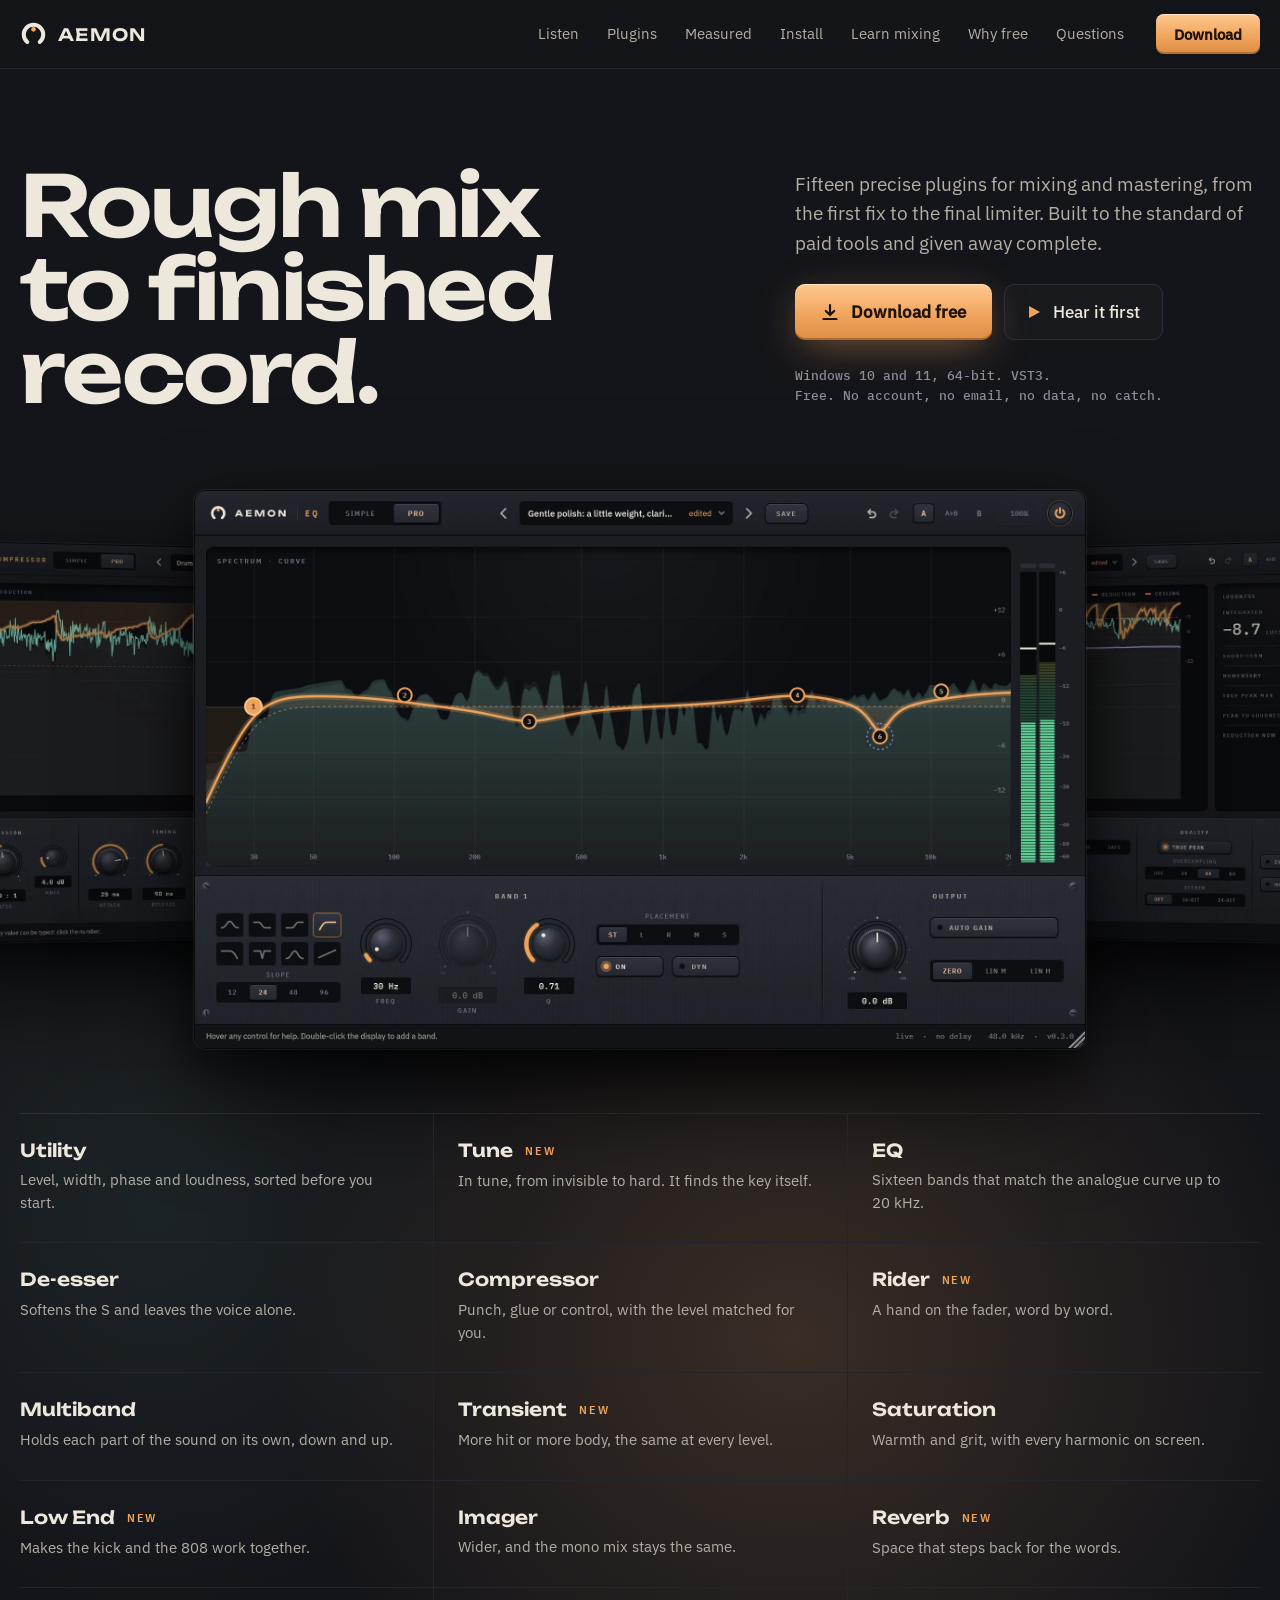
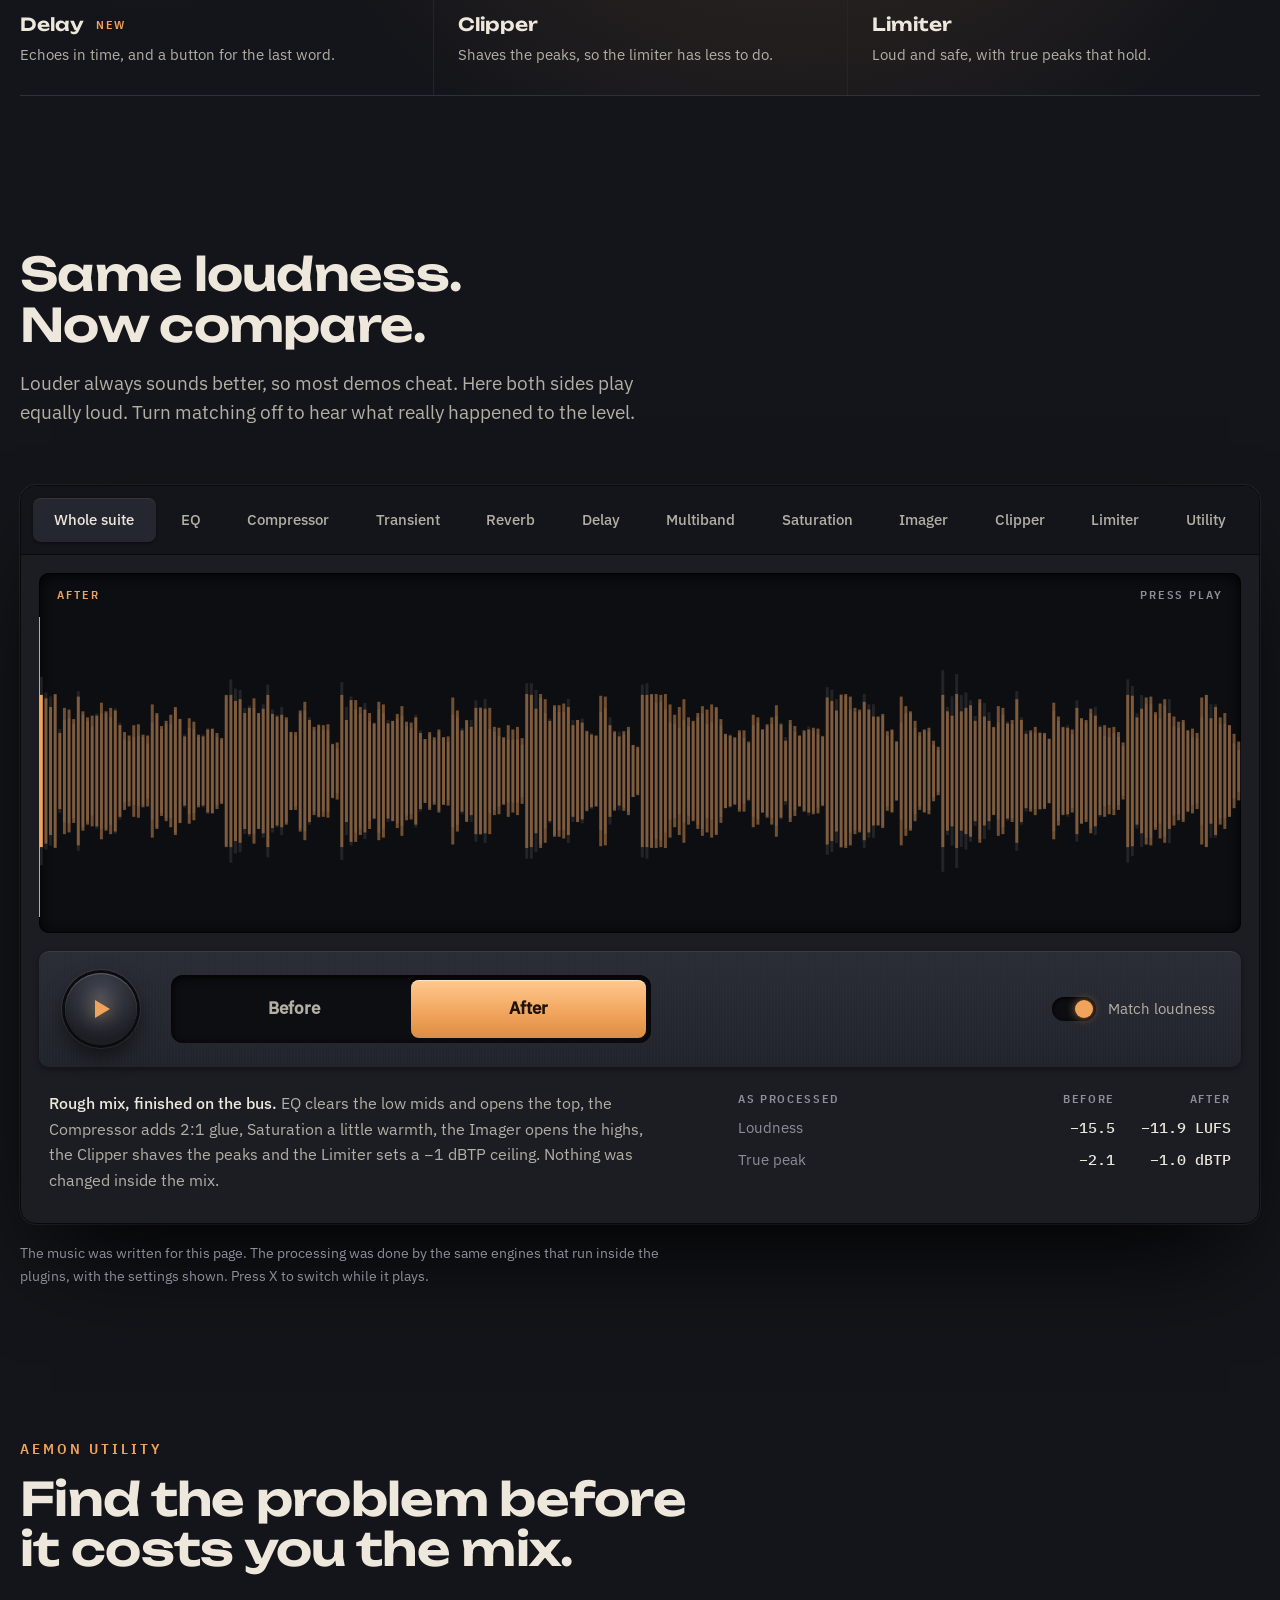
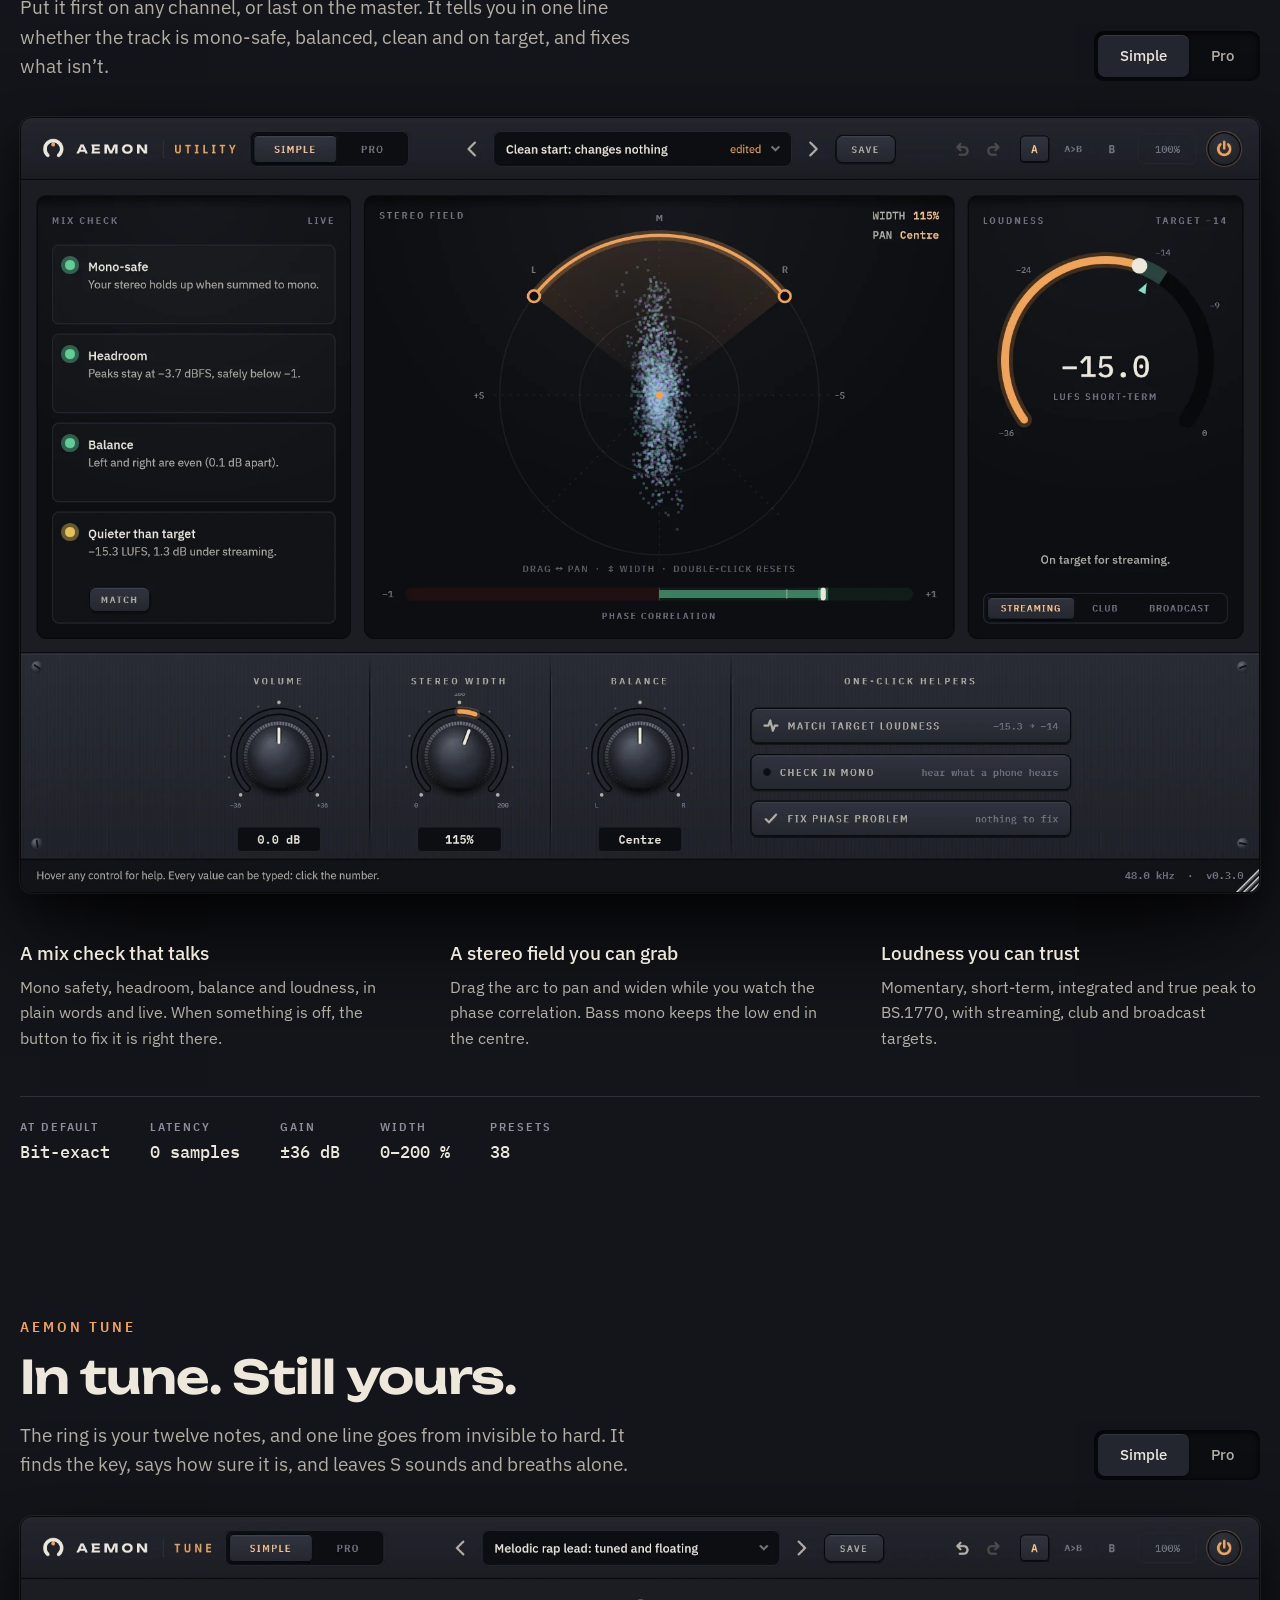
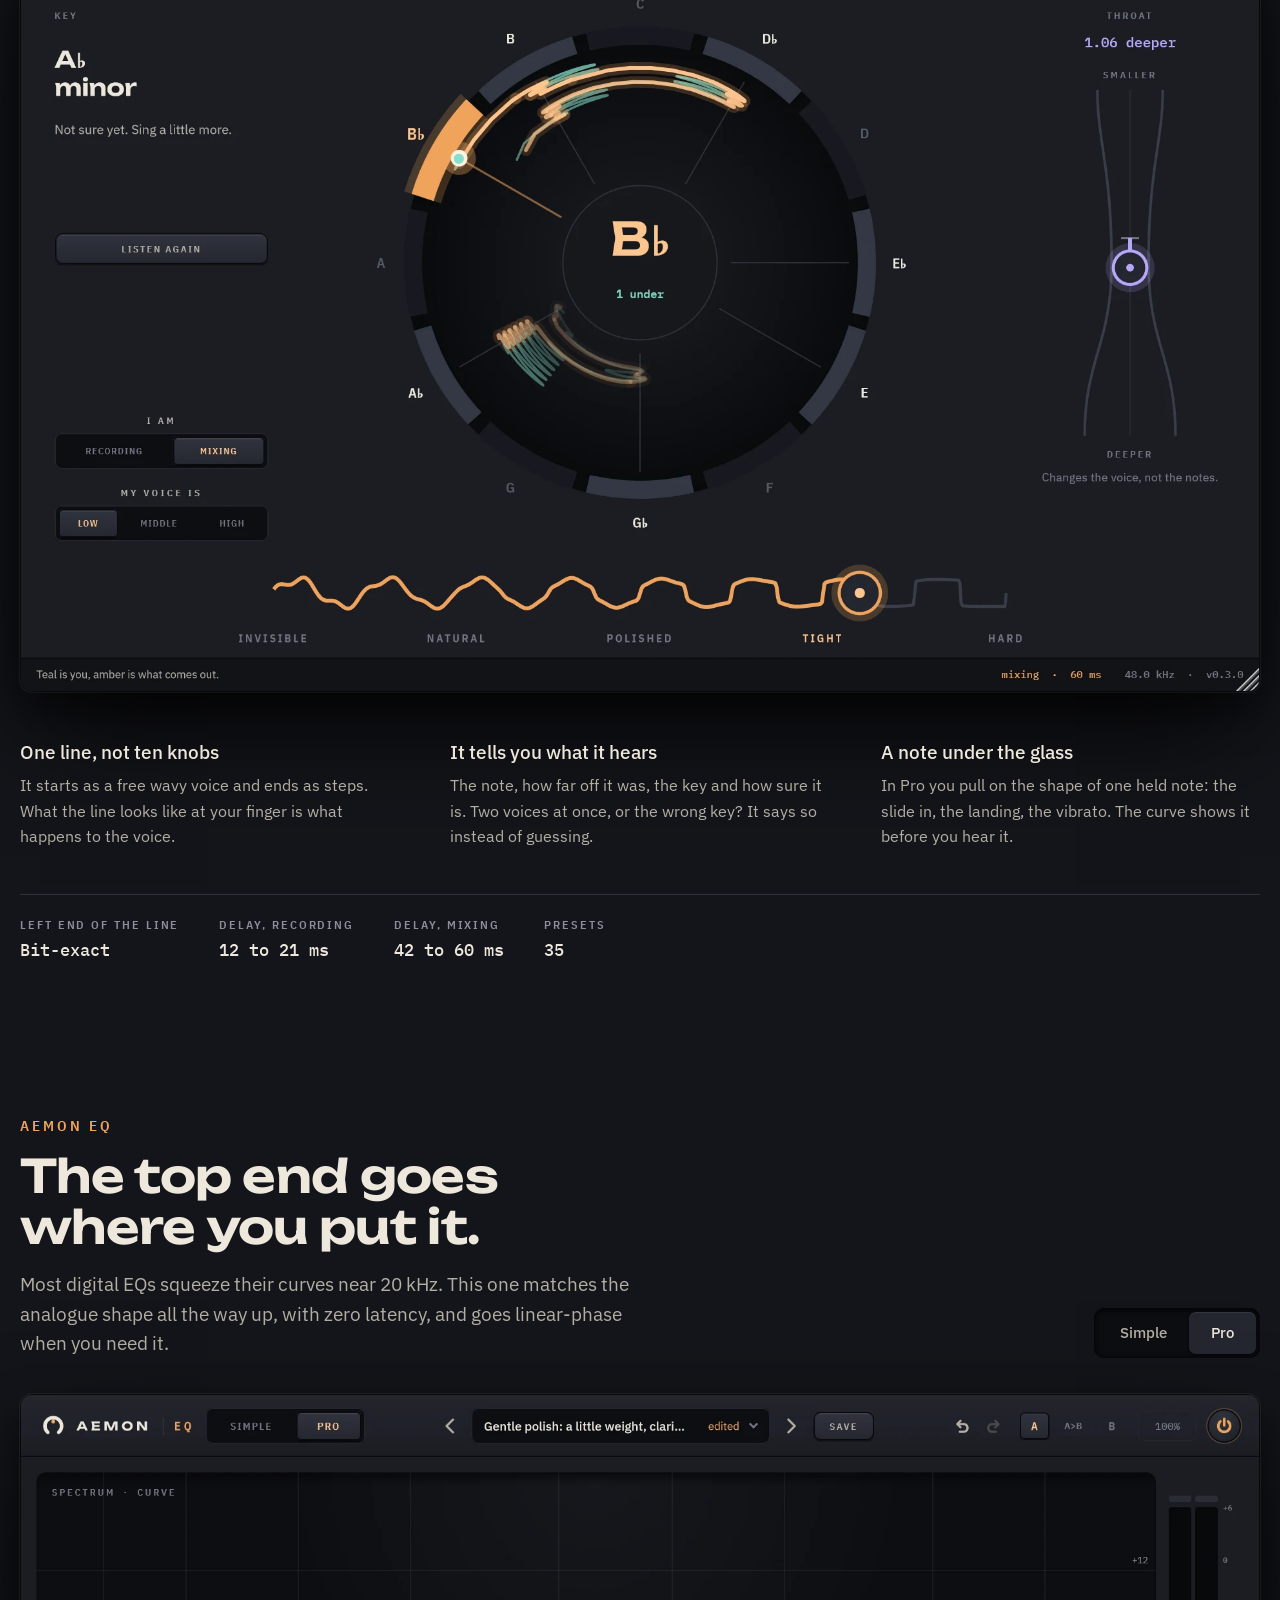
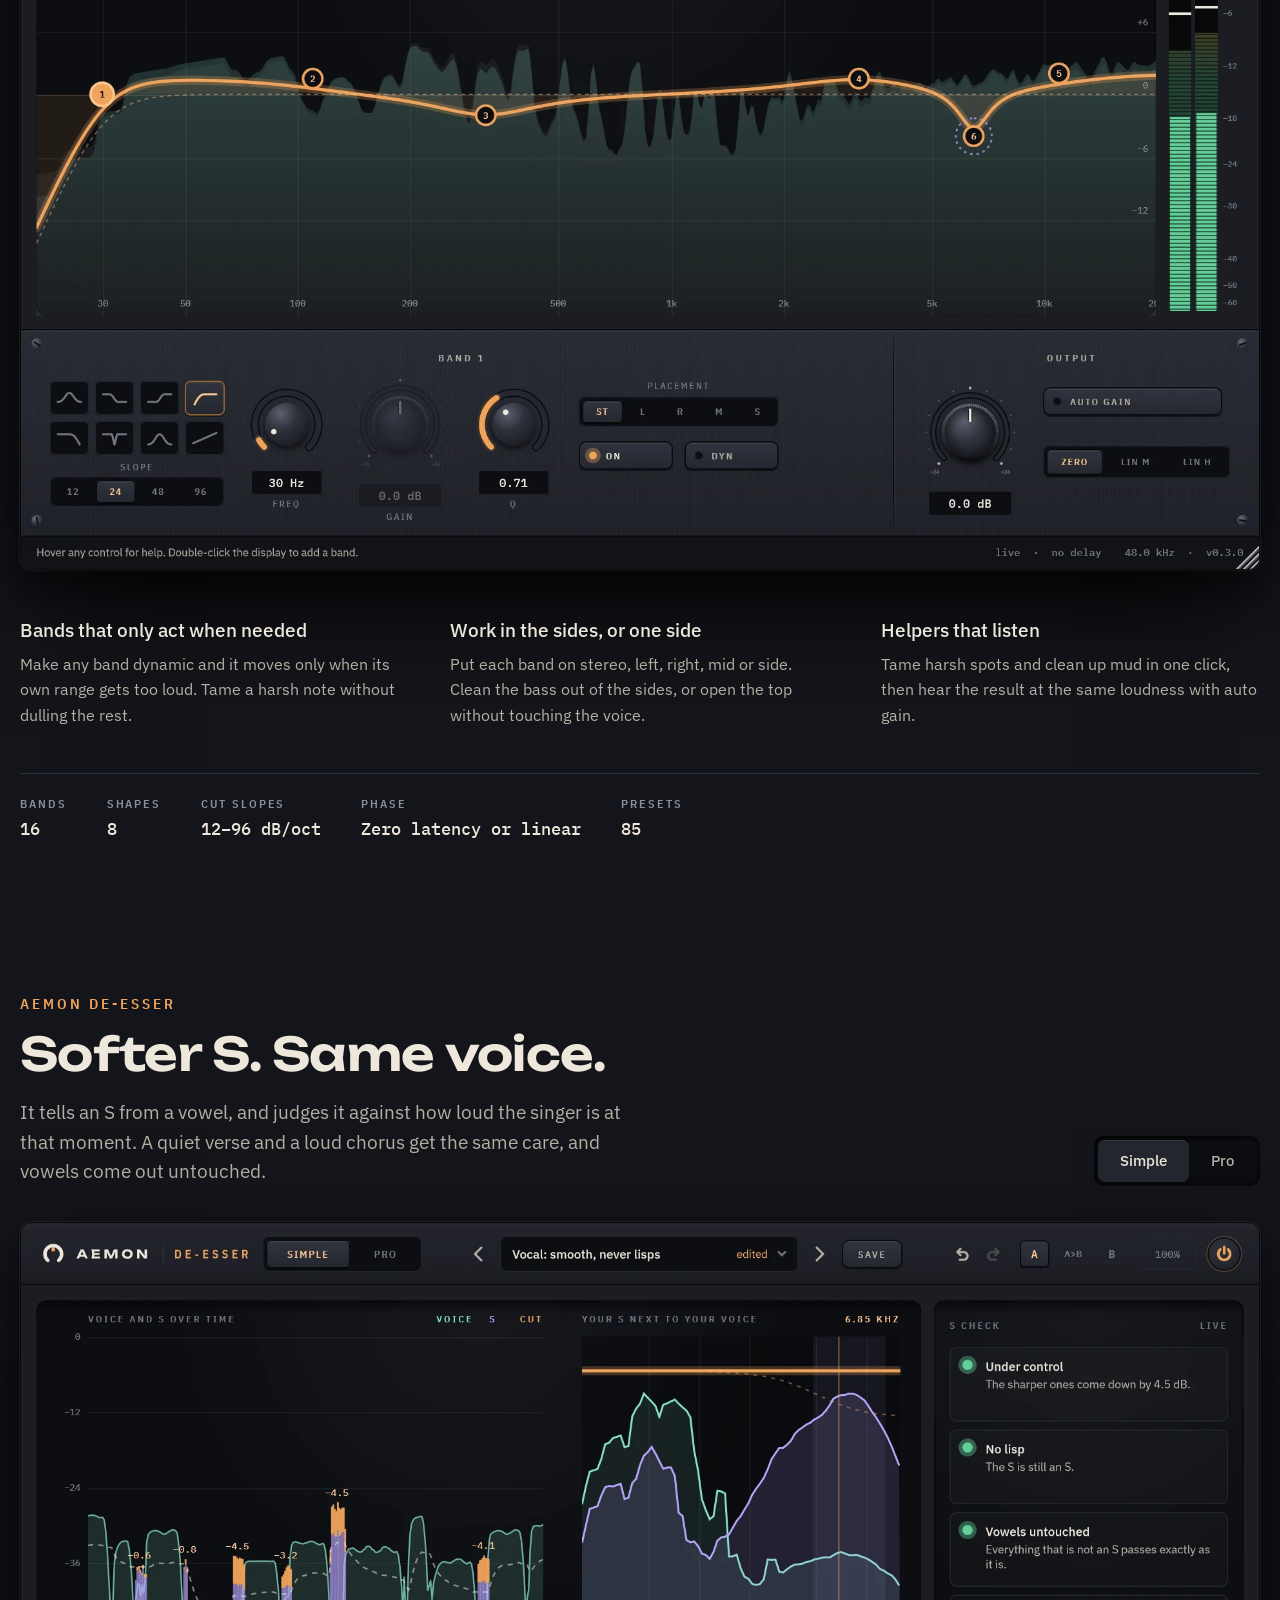
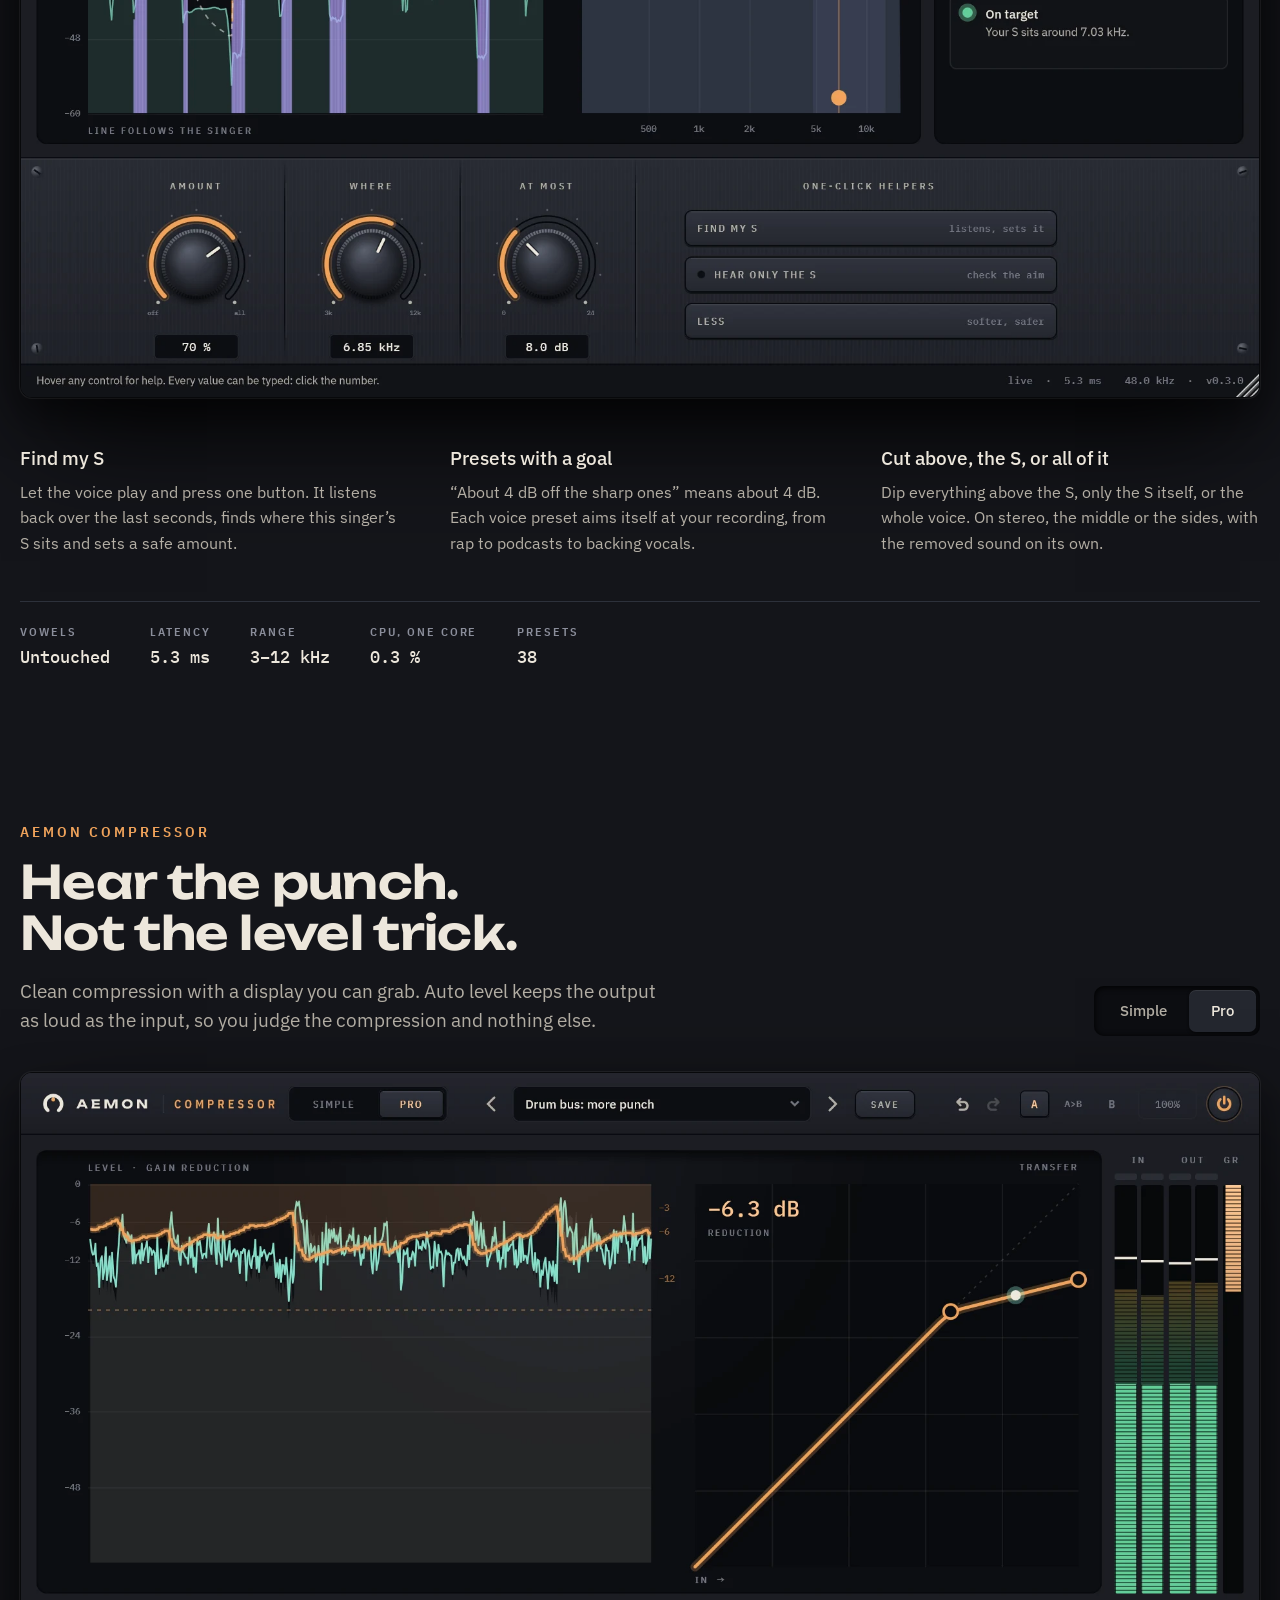
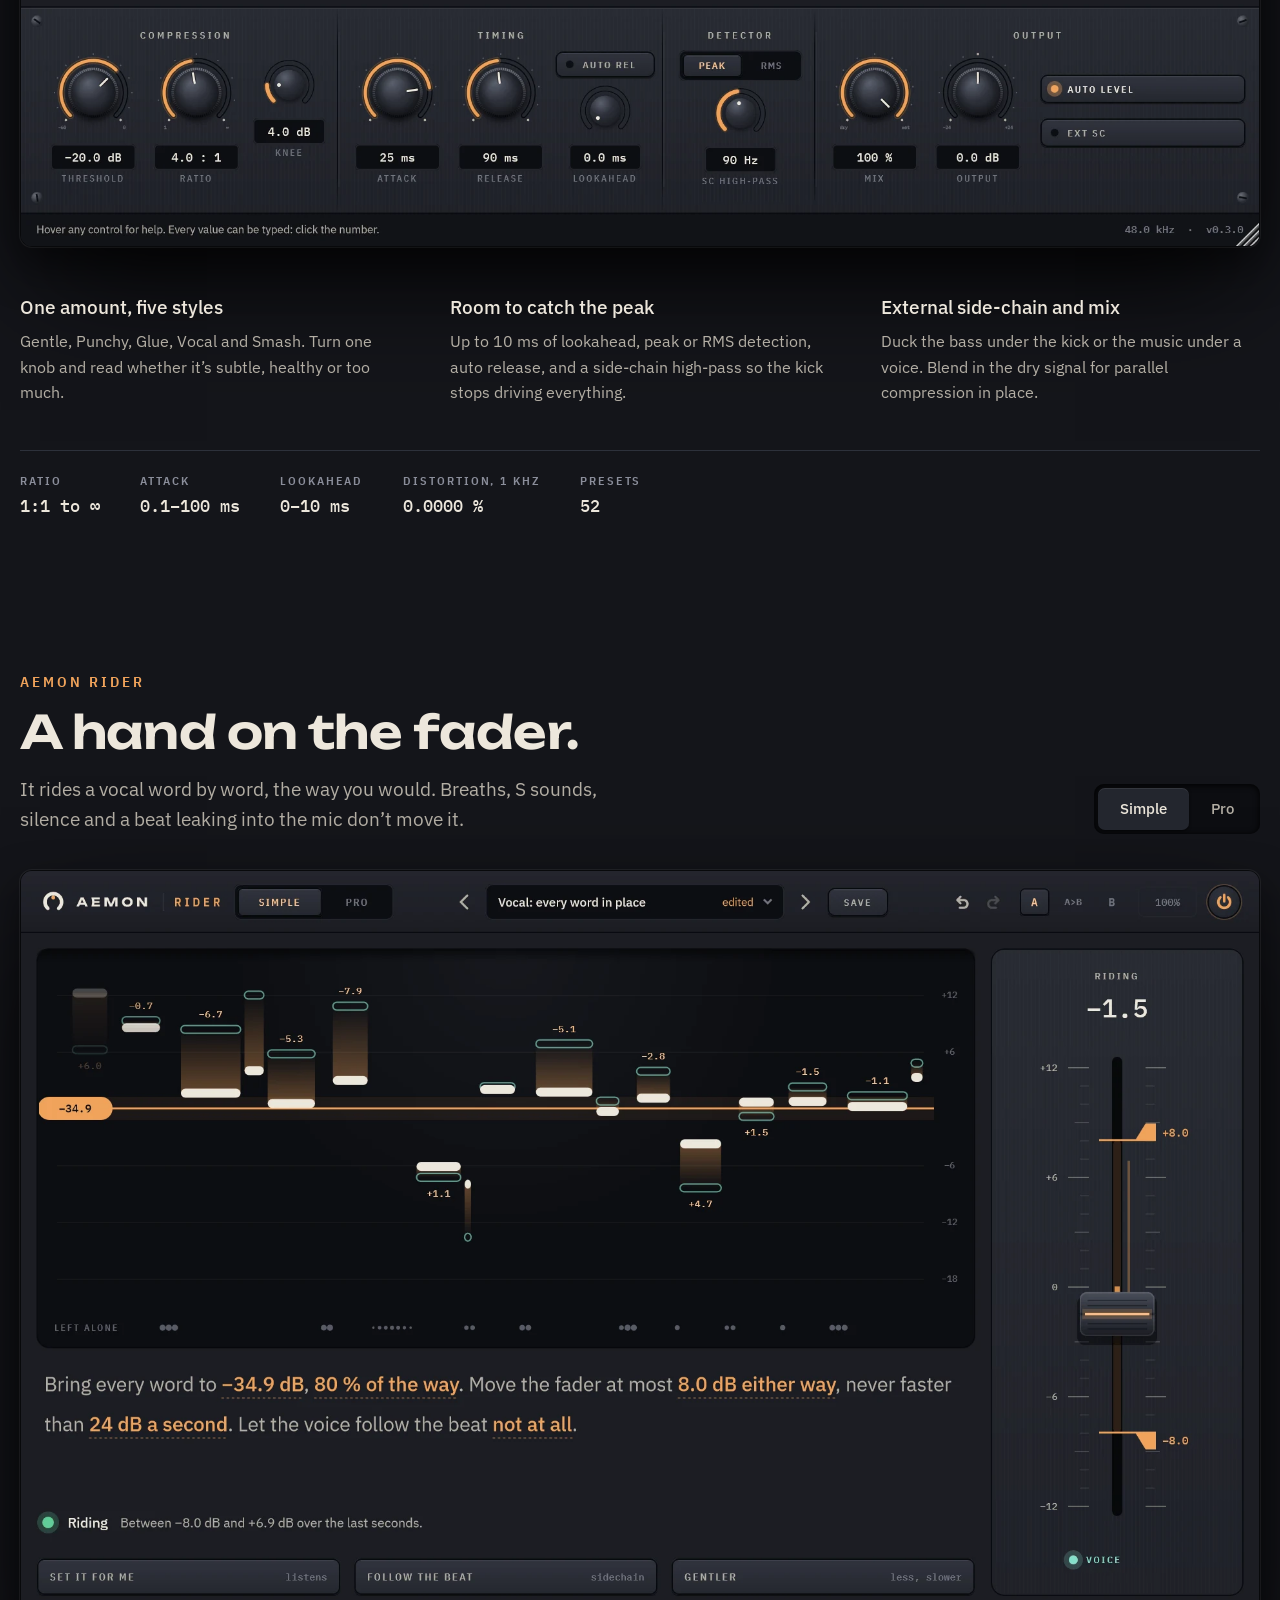
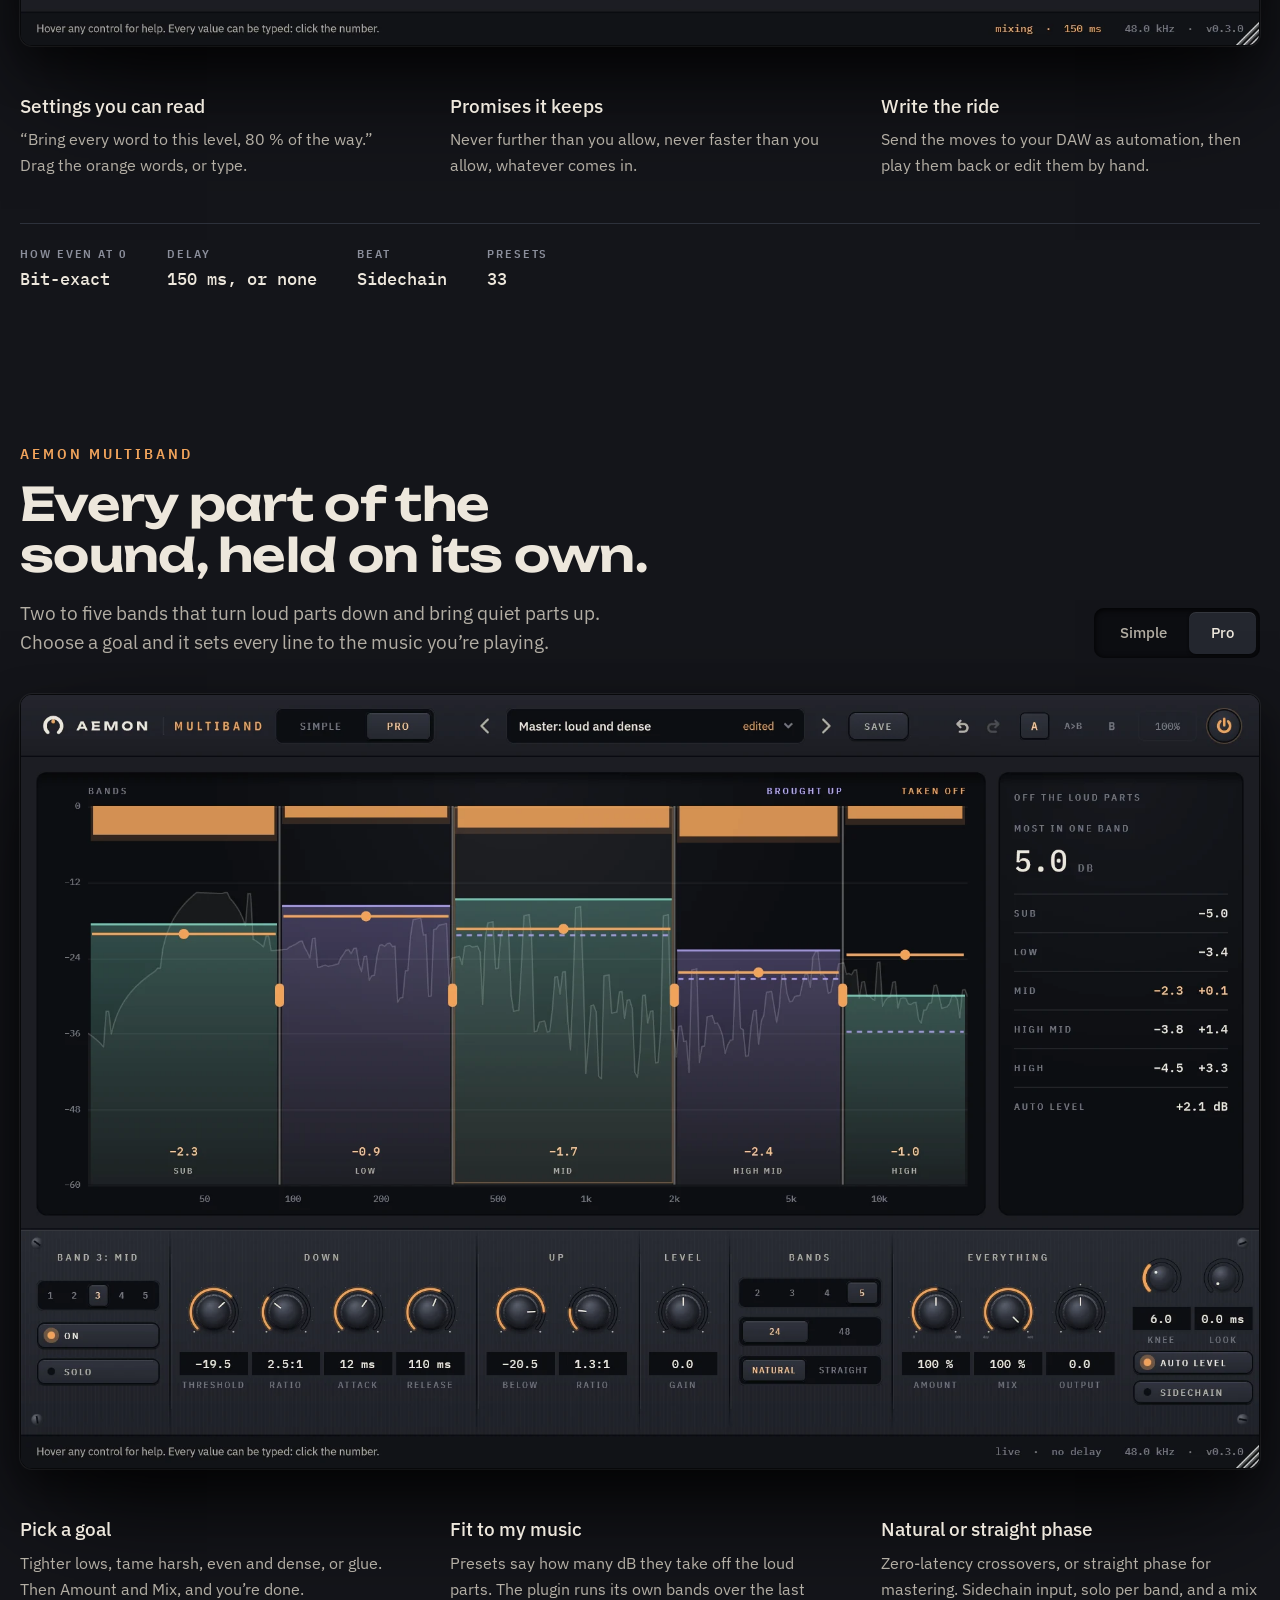
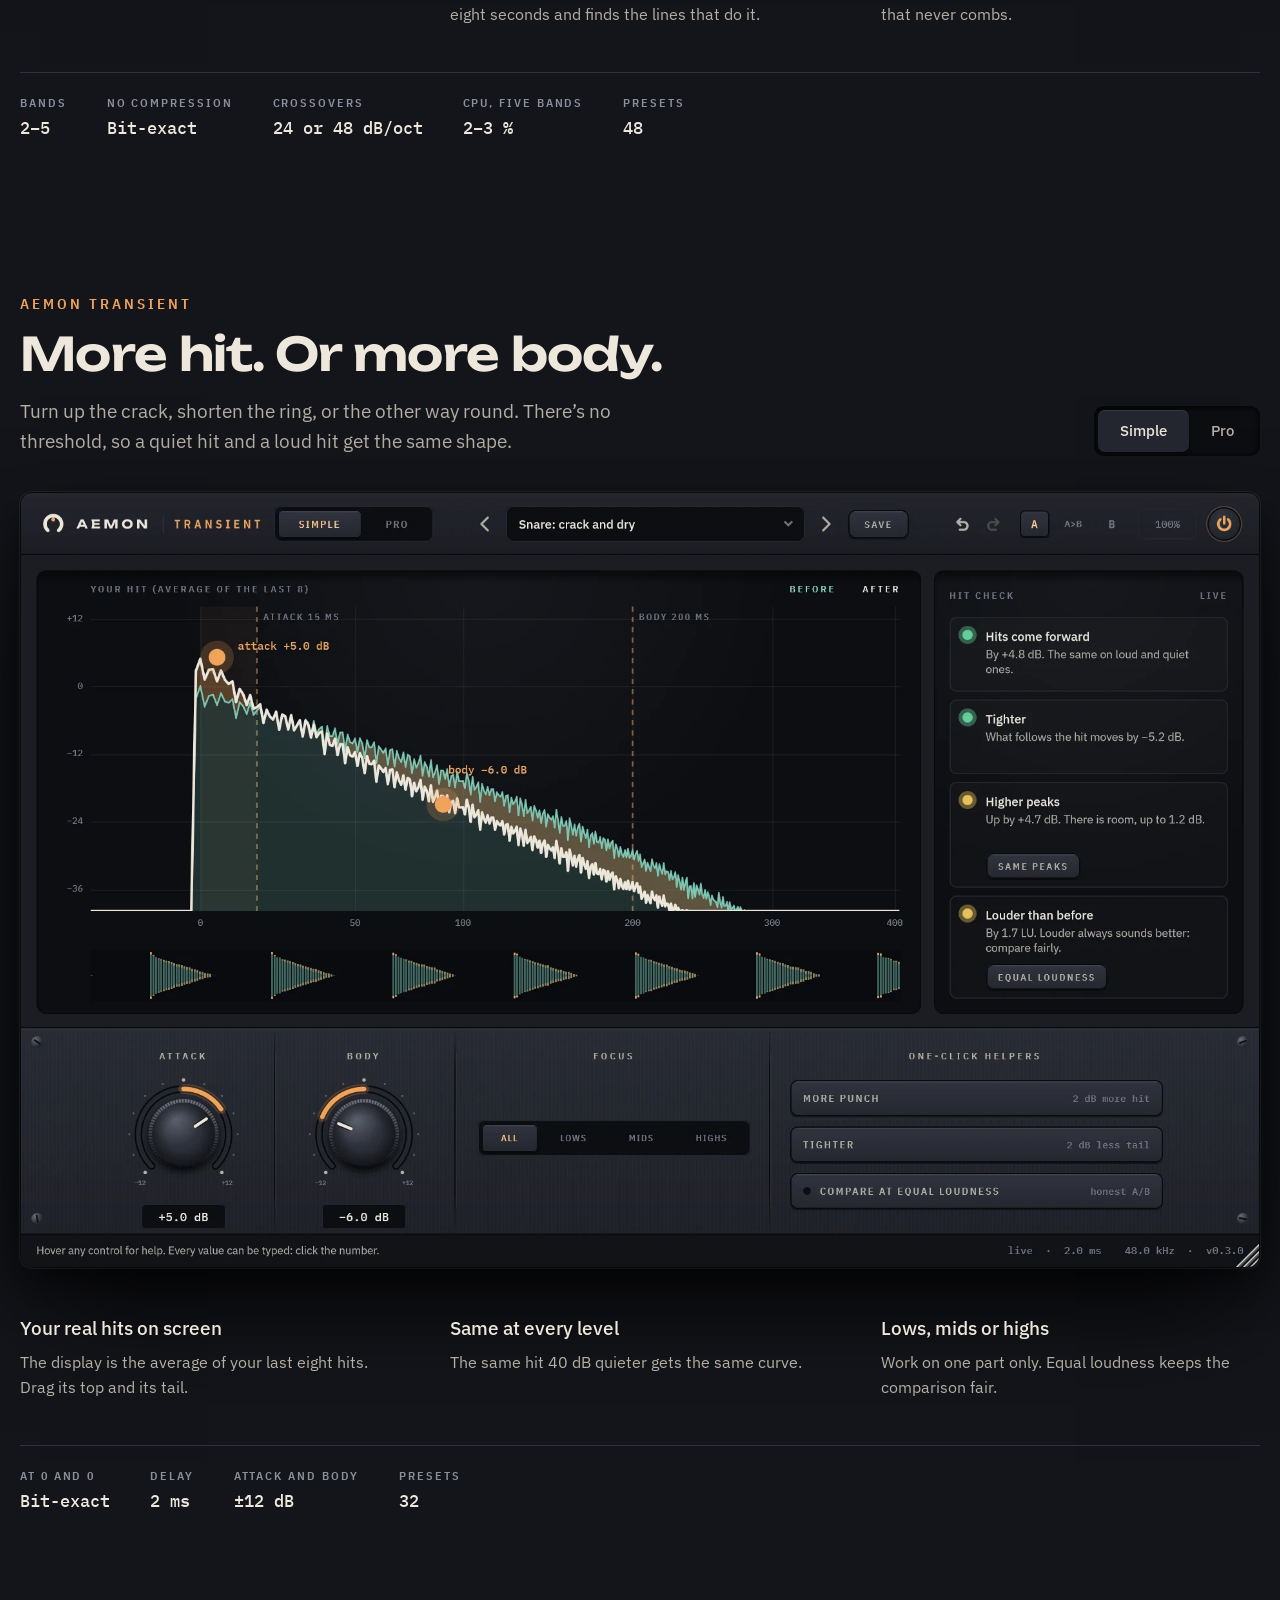
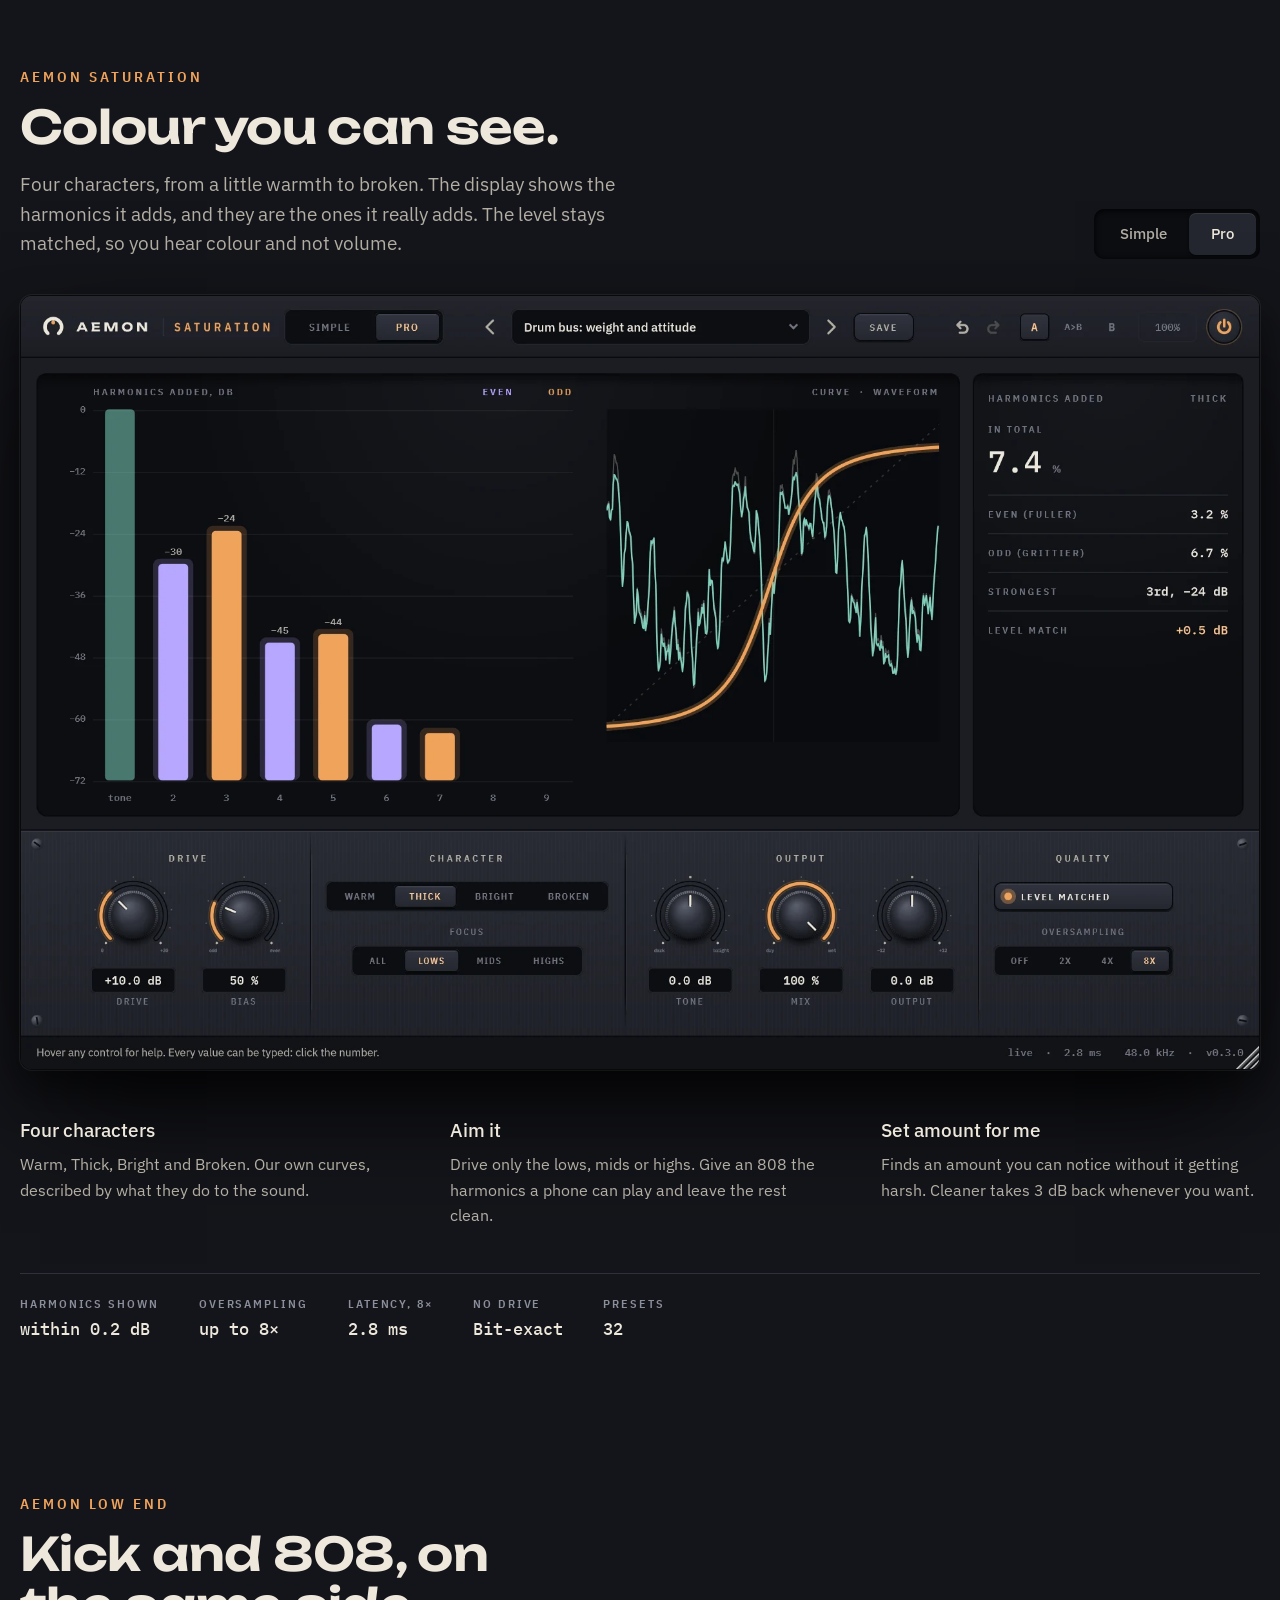
==== commit c9f057d0: "Aemon 0.3.0: fifteen plugins" ====
--- a/index.html
+++ b/index.html
@@ -4,20 +4,20 @@
 <meta charset="utf-8">
 <meta name="viewport" content="width=device-width, initial-scale=1, viewport-fit=cover">
 <title>Aemon: free mixing and mastering VST3 plugins for Windows</title>
-<meta name="description" content="Nine free VST3 plugins for mixing and mastering: EQ, compressor, de-esser, saturation, imager, limiter and more. No account, no email, no catch.">
+<meta name="description" content="Fifteen free VST3 plugins for mixing and mastering: tuning, EQ, compressor, de-esser, reverb, delay, saturation, limiter and more. No account, no email, no catch.">
 <link rel="canonical" href="https://aemon-audio.github.io/">
 <meta name="theme-color" content="#14151a">
 <link rel="icon" href="favicon.svg">
 <meta property="og:type" content="website">
 <meta property="og:url" content="https://aemon-audio.github.io/">
 <meta property="og:site_name" content="Aemon">
-<meta property="og:title" content="Aemon: nine free mixing and mastering plugins">
-<meta property="og:description" content="Nine plugins, from first fix to final limiter. Free, open source, VST3 for Windows.">
+<meta property="og:title" content="Aemon: fifteen free mixing and mastering plugins">
+<meta property="og:description" content="Fifteen plugins, from first fix to final limiter. Free, open source, VST3 for Windows.">
 <meta property="og:image" content="https://aemon-audio.github.io/assets/og.png">
 <meta name="twitter:card" content="summary_large_image">
 <link rel="stylesheet" href="site.css">
-<script type="application/ld+json">{"@context":"https://schema.org","@type":"SoftwareApplication","name":"Aemon Suite","applicationCategory":"MultimediaApplication","applicationSubCategory":"Audio plugin (VST3)","operatingSystem":"Windows 10, Windows 11","softwareVersion":"0.2.0","url":"https://aemon-audio.github.io/","downloadUrl":"https://github.com/aemon-audio/aemon/releases/latest","license":"https://www.gnu.org/licenses/agpl-3.0.html","isAccessibleForFree":true,"offers":{"@type":"Offer","price":"0","priceCurrency":"USD"},"description":"Nine free, open-source VST3 plugins for mixing and mastering.","publisher":{"@type":"Organization","name":"Aemon","url":"https://aemon-audio.github.io/","sameAs":["https://github.com/aemon-audio","https://www.instagram.com/theaymene"]}}</script>
-<script type="application/ld+json">{"@context":"https://schema.org","@type":"FAQPage","mainEntity":[{"@type":"Question","name":"What’s the catch?","acceptedAnswer":{"@type":"Answer","text":"There isn’t one. No strings, no login, no email, no data asked, no trial that runs out. I made them for the love of the game. The full plugins are free, for personal and paid work, with no time limit and no watermark. What you make with them belongs to you."}},{"@type":"Question","name":"Will it work in my DAW?","acceptedAnswer":{"@type":"Answer","text":"If your DAW loads 64-bit VST3 plugins on Windows, yes. That covers most of them."}},{"@type":"Question","name":"Is there a Mac version?","acceptedAnswer":{"@type":"Answer","text":"Not yet. The plugins are written to run on macOS too, and a Mac version (VST3 and AU) is planned after the Windows release."}},{"@type":"Question","name":"Why does Windows warn me when I install?","acceptedAnswer":{"@type":"Answer","text":"Because the installer isn’t signed yet, and because it’s new. Signing is coming soon. This is what you’ll see and what to press. Only download Aemon from this page or from the project’s GitHub releases."}},{"@type":"Question","name":"Do the plugins collect anything?","acceptedAnswer":{"@type":"Answer","text":"No. They never connect to the internet. This page has no cookies and no tracking either."}},{"@type":"Question","name":"Can I read or change the code?","acceptedAnswer":{"@type":"Answer","text":"Yes. Aemon is open source under the AGPL-3.0 licence. You can study it, build it yourself, and share your changes under the same licence."}},{"@type":"Question","name":"What comes next?","acceptedAnswer":{"@type":"Answer","text":"A vocal rider, a transient shaper, a tool that makes kick and bass fit, reverb and delay, then a rack that holds them all. Each one is tested like these, and comes out when it’s ready."}}]}</script>
+<script type="application/ld+json">{"@context":"https://schema.org","@type":"SoftwareApplication","name":"Aemon Suite","applicationCategory":"MultimediaApplication","applicationSubCategory":"Audio plugin (VST3)","operatingSystem":"Windows 10, Windows 11","softwareVersion":"0.3.0","url":"https://aemon-audio.github.io/","downloadUrl":"https://github.com/aemon-audio/aemon/releases/latest","license":"https://www.gnu.org/licenses/agpl-3.0.html","isAccessibleForFree":true,"offers":{"@type":"Offer","price":"0","priceCurrency":"USD"},"description":"Fifteen free, open-source VST3 plugins for mixing and mastering.","publisher":{"@type":"Organization","name":"Aemon","url":"https://aemon-audio.github.io/","sameAs":["https://github.com/aemon-audio","https://www.instagram.com/theaymene"]}}</script>
+<script type="application/ld+json">{"@context":"https://schema.org","@type":"FAQPage","mainEntity":[{"@type":"Question","name":"What’s the catch?","acceptedAnswer":{"@type":"Answer","text":"There isn’t one. No strings, no login, no email, no data asked, no trial that runs out. I made them for the love of the game. The full plugins are free, for personal and paid work, with no time limit and no watermark. What you make with them belongs to you."}},{"@type":"Question","name":"Will it work in my DAW?","acceptedAnswer":{"@type":"Answer","text":"If your DAW loads 64-bit VST3 plugins on Windows, yes. That covers most of them."}},{"@type":"Question","name":"Is there a Mac version?","acceptedAnswer":{"@type":"Answer","text":"Not yet. The plugins are written to run on macOS too, and a Mac version (VST3 and AU) is planned after the Windows release."}},{"@type":"Question","name":"Why does Windows warn me when I install?","acceptedAnswer":{"@type":"Answer","text":"Because the installer isn’t signed yet, and because it’s new. Signing is coming soon. This is what you’ll see and what to press. Only download Aemon from this page or from the project’s GitHub releases."}},{"@type":"Question","name":"Do the plugins collect anything?","acceptedAnswer":{"@type":"Answer","text":"No. They never connect to the internet. This page has no cookies and no tracking either."}},{"@type":"Question","name":"Can I read or change the code?","acceptedAnswer":{"@type":"Answer","text":"Yes. Aemon is open source under the AGPL-3.0 licence. You can study it, build it yourself, and share your changes under the same licence."}},{"@type":"Question","name":"Can I sing through them while I record?","acceptedAnswer":{"@type":"Answer","text":"Most of them have no delay, or a few milliseconds. The ones that listen ahead say so: the bar at the bottom shows “live” or “mixing” with the delay, and a card tells you the first time. Tune has a Recording mode for this, with 12 to 21 ms depending on how low the voice goes."}},{"@type":"Question","name":"What comes next?","acceptedAnswer":{"@type":"Answer","text":"A rack that holds them all and lets them talk to each other. After that, something much bigger. Each one is tested like these, and comes out when it’s ready."}}]}</script>
 </head>
 <body>
 <a class="skip" href="#main">Skip to content</a>
@@ -34,7 +34,7 @@
   <div class="top">
     <h1>Rough mix to finished record.</h1>
     <div class="side">
-      <p class="lede">Nine precise plugins for mixing and mastering, from the first fix to the final limiter. Built to the standard of paid tools and given away complete.</p>
+      <p class="lede">Fifteen precise plugins for mixing and mastering, from the first fix to the final limiter. Built to the standard of paid tools and given away complete.</p>
       <div class="acts">
         <a class="cta" href="#download"><svg viewBox="0 0 18 18" fill="none" stroke="currentColor" stroke-width="2.2" stroke-linecap="round" stroke-linejoin="round" aria-hidden="true"><path d="M9 2v9.5M4.8 8L9 12l4.2-4M2.5 16h13"/></svg>Download free</a>
         <a class="ghost" href="#listen"><svg viewBox="0 0 14 14" aria-hidden="true"><path d="M2 1l11 6-11 6z"/></svg>Hear it first</a>
@@ -47,15 +47,21 @@
     <div class="win r"><img src="assets/img/limiter-pro-s.webp" width="1100" height="688" alt=""></div>
     <div class="win mid"><img src="assets/img/eq-pro.webp" width="1920" height="1200" alt="Aemon EQ in Pro mode, with six bands on a live spectrum" fetchpriority="high"></div>
   </div>
-  <nav class="chain" aria-label="The nine plugins">
+  <nav class="chain" aria-label="The fifteen plugins">
     <a href="#utility"><b>Utility</b><span>Level, width, phase and loudness, sorted before you start.</span></a>
+    <a href="#tune"><b>Tune</b><i>New</i><span>In tune, from invisible to hard. It finds the key itself.</span></a>
     <a href="#eq"><b>EQ</b><span>Sixteen bands that match the analogue curve up to 20 kHz.</span></a>
-    <a href="#deesser"><b>De-esser</b><i>New</i><span>Softens the S and leaves the voice alone.</span></a>
+    <a href="#deesser"><b>De-esser</b><span>Softens the S and leaves the voice alone.</span></a>
     <a href="#compressor"><b>Compressor</b><span>Punch, glue or control, with the level matched for you.</span></a>
-    <a href="#multiband"><b>Multiband</b><i>New</i><span>Holds each part of the sound on its own, down and up.</span></a>
-    <a href="#saturation"><b>Saturation</b><i>New</i><span>Warmth and grit, with every harmonic on screen.</span></a>
-    <a href="#imager"><b>Imager</b><i>New</i><span>Wider, and the mono mix stays the same.</span></a>
-    <a href="#clipper"><b>Clipper</b><i>New</i><span>Shaves the peaks, so the limiter has less to do.</span></a>
+    <a href="#rider"><b>Rider</b><i>New</i><span>A hand on the fader, word by word.</span></a>
+    <a href="#multiband"><b>Multiband</b><span>Holds each part of the sound on its own, down and up.</span></a>
+    <a href="#transient"><b>Transient</b><i>New</i><span>More hit or more body, the same at every level.</span></a>
+    <a href="#saturation"><b>Saturation</b><span>Warmth and grit, with every harmonic on screen.</span></a>
+    <a href="#lowend"><b>Low End</b><i>New</i><span>Makes the kick and the 808 work together.</span></a>
+    <a href="#imager"><b>Imager</b><span>Wider, and the mono mix stays the same.</span></a>
+    <a href="#reverb"><b>Reverb</b><i>New</i><span>Space that steps back for the words.</span></a>
+    <a href="#delay"><b>Delay</b><i>New</i><span>Echoes in time, and a button for the last word.</span></a>
+    <a href="#clipper"><b>Clipper</b><span>Shaves the peaks, so the limiter has less to do.</span></a>
     <a href="#limiter"><b>Limiter</b><span>Loud and safe, with true peaks that hold.</span></a>
   </nav>
 </div></div>
@@ -88,7 +94,19 @@
     <div><h3>A stereo field you can grab</h3><p>Drag the arc to pan and widen while you watch the phase correlation. Bass mono keeps the low end in the centre.</p></div>
     <div><h3>Loudness you can trust</h3><p>Momentary, short-term, integrated and true peak to BS.1770, with streaming, club and broadcast targets.</p></div>
   </div>
-  <div class="spec"><div><span class="lb">At default</span><span class="num">Bit-exact</span></div><div><span class="lb">Latency</span><span class="num">0 samples</span></div><div><span class="lb">Gain</span><span class="num">±36 dB</span></div><div><span class="lb">Width</span><span class="num">0–200 %</span></div><div><span class="lb">Presets</span><span class="num">34</span></div></div>
+  <div class="spec"><div><span class="lb">At default</span><span class="num">Bit-exact</span></div><div><span class="lb">Latency</span><span class="num">0 samples</span></div><div><span class="lb">Gain</span><span class="num">±36 dB</span></div><div><span class="lb">Width</span><span class="num">0–200 %</span></div><div><span class="lb">Presets</span><span class="num">38</span></div></div>
+</div></section>
+
+<section class="plug" id="tune"><div class="w">
+  <div class="ph"><div><p class="name">Aemon Tune</p><h2>In tune. Still yours.</h2><p class="lede">The ring is your twelve notes, and one line goes from invisible to hard. It finds the key, says how sure it is, and leaves S sounds and breaths alone.</p></div>
+    <div class="seg" role="group" aria-label="Tune view"><button aria-pressed="true" data-m="simple">Simple</button><button aria-pressed="false" data-m="pro">Pro</button></div></div>
+  <figure class="win shot" data-mode="simple"><img src="assets/img/tune-simple.webp" width="1920" height="1200" loading="lazy" alt="Aemon Tune, Simple mode: a ring of twelve notes, one line from invisible to hard, and the throat"><img src="assets/img/tune-pro.webp" width="1920" height="1200" loading="lazy" alt="Aemon Tune, Pro mode: the take on lanes, the last note under a glass, the throat"></figure>
+  <div class="feat">
+    <div><h3>One line, not ten knobs</h3><p>It starts as a free wavy voice and ends as steps. What the line looks like at your finger is what happens to the voice.</p></div>
+    <div><h3>It tells you what it hears</h3><p>The note, how far off it was, the key and how sure it is. Two voices at once, or the wrong key? It says so instead of guessing.</p></div>
+    <div><h3>A note under the glass</h3><p>In Pro you pull on the shape of one held note: the slide in, the landing, the vibrato. The curve shows it before you hear it.</p></div>
+  </div>
+  <div class="spec"><div><span class="lb">Left end of the line</span><span class="num">Bit-exact</span></div><div><span class="lb">Delay, recording</span><span class="num">12 to 21 ms</span></div><div><span class="lb">Delay, mixing</span><span class="num">42 to 60 ms</span></div><div><span class="lb">Presets</span><span class="num">35</span></div></div>
 </div></section>
 
 <section class="plug" id="eq"><div class="w">
@@ -100,7 +118,7 @@
     <div><h3>Work in the sides, or one side</h3><p>Put each band on stereo, left, right, mid or side. Clean the bass out of the sides, or open the top without touching the voice.</p></div>
     <div><h3>Helpers that listen</h3><p>Tame harsh spots and clean up mud in one click, then hear the result at the same loudness with auto gain.</p></div>
   </div>
-  <div class="spec"><div><span class="lb">Bands</span><span class="num">16</span></div><div><span class="lb">Shapes</span><span class="num">8</span></div><div><span class="lb">Cut slopes</span><span class="num">12–96 dB/oct</span></div><div><span class="lb">Phase</span><span class="num">Zero latency or linear</span></div><div><span class="lb">Presets</span><span class="num">52</span></div></div>
+  <div class="spec"><div><span class="lb">Bands</span><span class="num">16</span></div><div><span class="lb">Shapes</span><span class="num">8</span></div><div><span class="lb">Cut slopes</span><span class="num">12–96 dB/oct</span></div><div><span class="lb">Phase</span><span class="num">Zero latency or linear</span></div><div><span class="lb">Presets</span><span class="num">85</span></div></div>
 </div></section>
 
 <section class="plug" id="deesser"><div class="w">
@@ -112,7 +130,7 @@
     <div><h3>Presets with a goal</h3><p>“About 4 dB off the sharp ones” means about 4 dB. Each voice preset aims itself at your recording, from rap to podcasts to backing vocals.</p></div>
     <div><h3>Cut above, the S, or all of it</h3><p>Dip everything above the S, only the S itself, or the whole voice. On stereo, the middle or the sides, with the removed sound on its own.</p></div>
   </div>
-  <div class="spec"><div><span class="lb">Vowels</span><span class="num">Untouched</span></div><div><span class="lb">Latency</span><span class="num">5.3 ms</span></div><div><span class="lb">Range</span><span class="num">3–12 kHz</span></div><div><span class="lb">CPU, one core</span><span class="num">0.3 %</span></div><div><span class="lb">Presets</span><span class="num">28</span></div></div>
+  <div class="spec"><div><span class="lb">Vowels</span><span class="num">Untouched</span></div><div><span class="lb">Latency</span><span class="num">5.3 ms</span></div><div><span class="lb">Range</span><span class="num">3–12 kHz</span></div><div><span class="lb">CPU, one core</span><span class="num">0.3 %</span></div><div><span class="lb">Presets</span><span class="num">38</span></div></div>
 </div></section>
 
 <section class="plug" id="compressor"><div class="w">
@@ -124,7 +142,19 @@
     <div><h3>Room to catch the peak</h3><p>Up to 10 ms of lookahead, peak or RMS detection, auto release, and a side-chain high-pass so the kick stops driving everything.</p></div>
     <div><h3>External side-chain and mix</h3><p>Duck the bass under the kick or the music under a voice. Blend in the dry signal for parallel compression in place.</p></div>
   </div>
-  <div class="spec"><div><span class="lb">Ratio</span><span class="num">1:1 to ∞</span></div><div><span class="lb">Attack</span><span class="num">0.1–100 ms</span></div><div><span class="lb">Lookahead</span><span class="num">0–10 ms</span></div><div><span class="lb">Distortion, 1 kHz</span><span class="num">0.0000 %</span></div><div><span class="lb">Presets</span><span class="num">31</span></div></div>
+  <div class="spec"><div><span class="lb">Ratio</span><span class="num">1:1 to ∞</span></div><div><span class="lb">Attack</span><span class="num">0.1–100 ms</span></div><div><span class="lb">Lookahead</span><span class="num">0–10 ms</span></div><div><span class="lb">Distortion, 1 kHz</span><span class="num">0.0000 %</span></div><div><span class="lb">Presets</span><span class="num">52</span></div></div>
+</div></section>
+
+<section class="plug" id="rider"><div class="w">
+  <div class="ph"><div><p class="name">Aemon Rider</p><h2>A hand on the fader.</h2><p class="lede">It rides a vocal word by word, the way you would. Breaths, S sounds, silence and a beat leaking into the mic don’t move it.</p></div>
+    <div class="seg" role="group" aria-label="Rider view"><button aria-pressed="true" data-m="simple">Simple</button><button aria-pressed="false" data-m="pro">Pro</button></div></div>
+  <figure class="win shot" data-mode="simple"><img src="assets/img/rider-simple.webp" width="1920" height="1200" loading="lazy" alt="Aemon Rider, Simple mode: words pulled to one line, a motor fader with two stops, and settings as sentences"><img src="assets/img/rider-pro.webp" width="1920" height="1200" loading="lazy" alt="Aemon Rider, Pro mode: the same fader with every setting as a sentence"></figure>
+  <div class="feat">
+    <div><h3>Settings you can read</h3><p>“Bring every word to this level, 80 % of the way.” Drag the orange words, or type.</p></div>
+    <div><h3>Promises it keeps</h3><p>Never further than you allow, never faster than you allow, whatever comes in.</p></div>
+    <div><h3>Write the ride</h3><p>Send the moves to your DAW as automation, then play them back or edit them by hand.</p></div>
+  </div>
+  <div class="spec"><div><span class="lb">How even at 0</span><span class="num">Bit-exact</span></div><div><span class="lb">Delay</span><span class="num">150 ms, or none</span></div><div><span class="lb">Beat</span><span class="num">Sidechain</span></div><div><span class="lb">Presets</span><span class="num">33</span></div></div>
 </div></section>
 
 <section class="plug" id="multiband"><div class="w">
@@ -136,7 +166,19 @@
     <div><h3>Fit to my music</h3><p>Presets say how many dB they take off the loud parts. The plugin runs its own bands over the last eight seconds and finds the lines that do it.</p></div>
     <div><h3>Natural or straight phase</h3><p>Zero-latency crossovers, or straight phase for mastering. Sidechain input, solo per band, and a mix that never combs.</p></div>
   </div>
-  <div class="spec"><div><span class="lb">Bands</span><span class="num">2–5</span></div><div><span class="lb">No compression</span><span class="num">Bit-exact</span></div><div><span class="lb">Crossovers</span><span class="num">24 or 48 dB/oct</span></div><div><span class="lb">CPU, five bands</span><span class="num">2–3 %</span></div><div><span class="lb">Presets</span><span class="num">33</span></div></div>
+  <div class="spec"><div><span class="lb">Bands</span><span class="num">2–5</span></div><div><span class="lb">No compression</span><span class="num">Bit-exact</span></div><div><span class="lb">Crossovers</span><span class="num">24 or 48 dB/oct</span></div><div><span class="lb">CPU, five bands</span><span class="num">2–3 %</span></div><div><span class="lb">Presets</span><span class="num">48</span></div></div>
+</div></section>
+
+<section class="plug" id="transient"><div class="w">
+  <div class="ph"><div><p class="name">Aemon Transient</p><h2>More hit. Or more body.</h2><p class="lede">Turn up the crack, shorten the ring, or the other way round. There’s no threshold, so a quiet hit and a loud hit get the same shape.</p></div>
+    <div class="seg" role="group" aria-label="Transient view"><button aria-pressed="true" data-m="simple">Simple</button><button aria-pressed="false" data-m="pro">Pro</button></div></div>
+  <figure class="win shot" data-mode="simple"><img src="assets/img/transient-simple.webp" width="1920" height="1200" loading="lazy" alt="Aemon Transient, Simple mode: the average of your last hits, before and after"><img src="assets/img/transient-pro.webp" width="1920" height="1200" loading="lazy" alt="Aemon Transient, Pro mode: the same hit with lengths, focus and output"></figure>
+  <div class="feat">
+    <div><h3>Your real hits on screen</h3><p>The display is the average of your last eight hits. Drag its top and its tail.</p></div>
+    <div><h3>Same at every level</h3><p>The same hit 40 dB quieter gets the same curve.</p></div>
+    <div><h3>Lows, mids or highs</h3><p>Work on one part only. Equal loudness keeps the comparison fair.</p></div>
+  </div>
+  <div class="spec"><div><span class="lb">At 0 and 0</span><span class="num">Bit-exact</span></div><div><span class="lb">Delay</span><span class="num">2 ms</span></div><div><span class="lb">Attack and body</span><span class="num">±12 dB</span></div><div><span class="lb">Presets</span><span class="num">32</span></div></div>
 </div></section>
 
 <section class="plug" id="saturation"><div class="w">
@@ -148,7 +190,19 @@
     <div><h3>Aim it</h3><p>Drive only the lows, mids or highs. Give an 808 the harmonics a phone can play and leave the rest clean.</p></div>
     <div><h3>Set amount for me</h3><p>Finds an amount you can notice without it getting harsh. Cleaner takes 3 dB back whenever you want.</p></div>
   </div>
-  <div class="spec"><div><span class="lb">Harmonics shown</span><span class="num">within 0.2 dB</span></div><div><span class="lb">Oversampling</span><span class="num">up to 8×</span></div><div><span class="lb">Latency, 8×</span><span class="num">2.8 ms</span></div><div><span class="lb">No drive</span><span class="num">Bit-exact</span></div><div><span class="lb">Presets</span><span class="num">14</span></div></div>
+  <div class="spec"><div><span class="lb">Harmonics shown</span><span class="num">within 0.2 dB</span></div><div><span class="lb">Oversampling</span><span class="num">up to 8×</span></div><div><span class="lb">Latency, 8×</span><span class="num">2.8 ms</span></div><div><span class="lb">No drive</span><span class="num">Bit-exact</span></div><div><span class="lb">Presets</span><span class="num">32</span></div></div>
+</div></section>
+
+<section class="plug" id="lowend"><div class="w">
+  <div class="ph"><div><p class="name">Aemon Low End</p><h2>Kick and 808, on the same side.</h2><p class="lede">It measures what the two do to each other, in decibels, and tells you if they cancel. Then it lines them up and ducks only what clashes.</p></div>
+    <div class="seg" role="group" aria-label="Low End view"><button aria-pressed="true" data-m="simple">Simple</button><button aria-pressed="false" data-m="pro">Pro</button></div></div>
+  <figure class="win shot" data-mode="simple"><img src="assets/img/lowend-simple.webp" width="1920" height="1200" loading="lazy" alt="Aemon Low End, Simple mode: kick and bass on one picture, the sum against delay, four checks"><img src="assets/img/lowend-pro.webp" width="1920" height="1200" loading="lazy" alt="Aemon Low End, Pro mode: the same with delay, turn, flip and duck"></figure>
+  <div class="feat">
+    <div><h3>A reading you can trust</h3><p>What it says equals the measured sum within 0.02 dB.</p></div>
+    <div><h3>It knows when to leave it</h3><p>A move counts only when it’s proven on hits it hasn’t seen. Otherwise it changes nothing and says why.</p></div>
+    <div><h3>Duck only the clash</h3><p>Only under the line, only while the kick is there, never deeper than you set.</p></div>
+  </div>
+  <div class="spec"><div><span class="lb">No duck, no delay</span><span class="num">Bit-exact</span></div><div><span class="lb">Delay</span><span class="num">58 ms</span></div><div><span class="lb">Kick</span><span class="num">Sidechain</span></div><div><span class="lb">Presets</span><span class="num">23</span></div></div>
 </div></section>
 
 <section class="plug" id="imager"><div class="w">
@@ -160,7 +214,31 @@
     <div><h3>Low end to the middle</h3><p>Everything below the line goes to the centre. Tight on big systems, and ready for vinyl.</p></div>
     <div><h3>Make stereo</h3><p>Opens up a mono synth, guitar or vocal. Whatever it adds disappears completely in mono.</p></div>
   </div>
-  <div class="spec"><div><span class="lb">Mono mix</span><span class="num">Same, to −144 dB</span></div><div><span class="lb">Bands</span><span class="num">4</span></div><div><span class="lb">Latency</span><span class="num">48 ms or 0</span></div><div><span class="lb">Neutral</span><span class="num">Bit-exact</span></div><div><span class="lb">Presets</span><span class="num">29</span></div></div>
+  <div class="spec"><div><span class="lb">Mono mix</span><span class="num">Same, to −144 dB</span></div><div><span class="lb">Bands</span><span class="num">4</span></div><div><span class="lb">Latency</span><span class="num">48 ms or 0</span></div><div><span class="lb">Neutral</span><span class="num">Bit-exact</span></div><div><span class="lb">Presets</span><span class="num">41</span></div></div>
+</div></section>
+
+<section class="plug" id="reverb"><div class="w">
+  <div class="ph"><div><p class="name">Aemon Reverb</p><h2>Space that waits for the words.</h2><p class="lede">Room, plate, hall, chamber, lo-fi and endless. It steps back while you sing and opens up when the line ends.</p></div>
+    <div class="seg" role="group" aria-label="Reverb view"><button aria-pressed="true" data-m="simple">Simple</button><button aria-pressed="false" data-m="pro">Pro</button></div></div>
+  <figure class="win shot" data-mode="simple"><img src="assets/img/reverb-simple.webp" width="1920" height="1200" loading="lazy" alt="Aemon Reverb, Simple mode: the space as a picture, with four checks"><img src="assets/img/reverb-pro.webp" width="1920" height="1200" loading="lazy" alt="Aemon Reverb, Pro mode: every control of the space"></figure>
+  <div class="feat">
+    <div><h3>The space, drawn</h3><p>Gap, decay, top and bottom are points on the picture. Drag them.</p></div>
+    <div><h3>Words stay in front</h3><p>Ducking, a gap on the beat, and a low cut that keeps your 808 out of it.</p></div>
+    <div><h3>Insert or send</h3><p>One switch. The dry sound is never delayed.</p></div>
+  </div>
+  <div class="spec"><div><span class="lb">At mix 0</span><span class="num">Bit-exact</span></div><div><span class="lb">Delay</span><span class="num">None</span></div><div><span class="lb">Spaces</span><span class="num">6</span></div><div><span class="lb">Presets</span><span class="num">41</span></div></div>
+</div></section>
+
+<section class="plug" id="delay"><div class="w">
+  <div class="ph"><div><p class="name">Aemon Delay</p><h2>Throw the last word.</h2><p class="lede">Digital, tape and lo-fi echoes, in time with your song. Hold Throw on a word and only that word echoes.</p></div>
+    <div class="seg" role="group" aria-label="Delay view"><button aria-pressed="true" data-m="simple">Simple</button><button aria-pressed="false" data-m="pro">Pro</button></div></div>
+  <figure class="win shot" data-mode="simple"><img src="assets/img/delay-simple.webp" width="1920" height="1200" loading="lazy" alt="Aemon Delay, Simple mode: the echoes on a time line, left and right, and the Throw button"><img src="assets/img/delay-pro.webp" width="1920" height="1200" loading="lazy" alt="Aemon Delay, Pro mode: every control of the echoes"></figure>
+  <div class="feat">
+    <div><h3>Throw</h3><p>A big button you can automate. With Throws only, nothing echoes but what you throw.</p></div>
+    <div><h3>It steps back too</h3><p>The echoes duck under the voice and come up in the gaps.</p></div>
+    <div><h3>Feedback that can’t run away</h3><p>Up to 110 %, and the echoes still never pass −3 dB.</p></div>
+  </div>
+  <div class="spec"><div><span class="lb">At mix 0</span><span class="num">Bit-exact</span></div><div><span class="lb">Delay</span><span class="num">None</span></div><div><span class="lb">Characters</span><span class="num">3</span></div><div><span class="lb">Presets</span><span class="num">40</span></div></div>
 </div></section>
 
 <section class="plug" id="clipper"><div class="w">
@@ -172,7 +250,7 @@
     <div><h3>Hard, round or soft</h3><p>One Softness control. Hard stays untouched right up to the ceiling. Soft bends early and adds warmth.</p></div>
     <div><h3>Clean where it counts</h3><p>8× oversampling and a second anti-aliasing method keep false tones low, 90 dB down on a hard-clipped 5 kHz tone. Hear removed plays exactly what was cut.</p></div>
   </div>
-  <div class="spec"><div><span class="lb">False tones, 5 kHz</span><span class="num">−90 dB</span></div><div><span class="lb">Below the bend</span><span class="num">Bit-exact</span></div><div><span class="lb">Latency, 8×</span><span class="num">3.3 ms</span></div><div><span class="lb">CPU, one core</span><span class="num">about 5 %</span></div><div><span class="lb">Presets</span><span class="num">10</span></div></div>
+  <div class="spec"><div><span class="lb">False tones, 5 kHz</span><span class="num">−90 dB</span></div><div><span class="lb">Below the bend</span><span class="num">Bit-exact</span></div><div><span class="lb">Latency, 8×</span><span class="num">3.3 ms</span></div><div><span class="lb">CPU, one core</span><span class="num">about 5 %</span></div><div><span class="lb">Presets</span><span class="num">19</span></div></div>
 </div></section>
 
 <section class="plug" id="limiter"><div class="w">
@@ -184,7 +262,7 @@
     <div><h3>It checks its own output</h3><p>A second stage measures the limited signal with the official meter filter and trims the last tenths, so converters and codecs don’t clip.</p></div>
     <div><h3>Compare at equal loudness</h3><p>One button plays the limited sound as quietly as the original, so bypass compares sound, never volume. Exports ignore it.</p></div>
   </div>
-  <div class="spec"><div><span class="lb">True peak</span><span class="num">2×, 4×, 8×</span></div><div><span class="lb">Latency, default</span><span class="num">2.0 ms</span></div><div><span class="lb">Styles</span><span class="num">4</span></div><div><span class="lb">Dither</span><span class="num">16 and 24-bit</span></div><div><span class="lb">Presets</span><span class="num">15</span></div></div>
+  <div class="spec"><div><span class="lb">True peak</span><span class="num">2×, 4×, 8×</span></div><div><span class="lb">Latency, default</span><span class="num">2.0 ms</span></div><div><span class="lb">Styles</span><span class="num">4</span></div><div><span class="lb">Dither</span><span class="num">16 and 24-bit</span></div><div><span class="lb">Presets</span><span class="num">23</span></div></div>
 </div></section>
 </div>
 
@@ -201,7 +279,7 @@
     <div><h3>A ceiling that holds between samples</h3><p>Highest true peak over 108 limiter setups per signal, ceiling at −1.0 dBTP. The grey bars are how far peaks escape when a limiter only watches samples. Above 0 can clip.</p><div id="chartTp"></div><div class="leg"><span><i style="color:#646877;border-top-width:9px"></i>Same limiter, sample peaks only</span><span><i style="color:#f0a35b;border-top-width:9px"></i>Aemon, true peak on</span></div></div>
   </div>
   <div class="tbl"><table><thead><tr><th>What</th><th>How it’s tested</th><th>Result</th></tr></thead><tbody>
-    <tr><td>Untouched means untouched</td><td>All nine at neutral (Limiter and Clipper with peaks under the ceiling), 44.1 to 192 kHz, mono and stereo</td><td>Bit-exact</td></tr>
+    <tr><td>Untouched means untouched</td><td>All fifteen at neutral (Limiter and Clipper with peaks under the ceiling, Reverb and Delay at mix 0), 44.1 to 192 kHz, mono and stereo</td><td>Bit-exact</td></tr>
     <tr><td>Loudness meter</td><td>1 kHz at −23 dBFS should read −23 LUFS, three sample rates</td><td>within 0.01 LU</td></tr>
     <tr><td>Compressor attack</td><td>Set to 10 ms, measured to the 63 % point</td><td>9.98 ms</td></tr>
     <tr><td>Compressor lookahead</td><td>First peak after silence, with and without 5 ms of lookahead</td><td>16.2 → 0.1 dB over</td></tr>
@@ -214,18 +292,26 @@
     <tr><td>Clipper false tones</td><td>5 kHz tone, 12 dB into a hard clip, 48 kHz session</td><td>−90 dB</td></tr>
     <tr><td>Saturation display</td><td>Harmonics shown against harmonics measured, every character and focus</td><td>within 0.2 dB</td></tr>
     <tr><td>Multiband presets</td><td>Cut on the loud parts, every preset on four different sounds</td><td>within 0.5 dB or 15 %</td></tr>
+    <tr><td>Tune hears</td><td>Made-up singers, clean, breathy, in a room, with noise or a beat in the mic, mixing mode</td><td>95 % within 5 cents</td></tr>
+    <tr><td>Tune lands, set to hard</td><td>Lines sung up to 40 cents off with vibrato, middle of every note, mixing mode</td><td>95 % within 6 cents</td></tr>
+    <tr><td>Tune finds the key</td><td>192 made-up melodies in every key, with wrong notes, sung up to a quarter tone out of tune</td><td>98.4 % right</td></tr>
+    <tr><td>Rider holds still</td><td>Breaths, S sounds, silence and a beat 24 dB under the voice, five made-up singers</td><td>Not moved</td></tr>
+    <tr><td>Transient, quiet and loud</td><td>The same hit 40 dB quieter</td><td>Same curve</td></tr>
+    <tr><td>Low End reading</td><td>What it shows against the measured sum of kick and bass</td><td>within 0.02 dB</td></tr>
+    <tr><td>Reverb decay</td><td>Set against measured, every space</td><td>within 12 %</td></tr>
+    <tr><td>Delay timing</td><td>Every rate from 44.1 to 192 kHz</td><td>within 0.1 ms</td></tr>
     <tr><td>Switching anything</td><td>Polarity, gain, threshold, ceiling, characters, bands and bypass, changed during playback</td><td>No clicks</td></tr>
-    <tr><td>Plugin stability</td><td>pluginval, the industry host test, at its strictest level, all nine plugins</td><td>10 / 10</td></tr>
+    <tr><td>Plugin stability</td><td>pluginval, the industry host test, at its strictest level, all fifteen plugins</td><td>10 / 10</td></tr>
   </tbody></table></div>
 </div></div>
 
 <section id="presets"><div class="w"><div class="pre">
-  <div class="sh" style="margin:0"><h2>246 presets that say what they do.</h2><p class="lede">No “Magic Glue 3”. Every preset is named after the result, with one line that tells you how it gets there. The plugin shows it when you load it.</p></div>
+  <div class="sh" style="margin:0"><h2>580 presets that say what they do.</h2><p class="lede">No “Magic Glue 3”. Every preset is named after the result, with one line that tells you how it gets there. The plugin shows it when you load it.</p></div>
   <ul class="plist" id="plist"></ul>
 </div></div></section>
 
 <section id="every"><div class="w">
-  <div class="sh"><h2>The details, in all nine.</h2></div>
+  <div class="sh"><h2>The details, in all fifteen.</h2></div>
   <div class="every">
     <div><svg viewBox="0 0 34 34"><path d="M4 12h9M4 22h9"/><path class="e" d="M21 12h9M21 22h9"/><path d="M17 6v22"/></svg><h3>A/B and undo</h3><p>Two full settings to compare, and every move can be taken back.</p></div>
     <div><svg viewBox="0 0 34 34"><rect x="4" y="8" width="26" height="18" rx="3"/><path class="e" d="M22 21l4 0 0-4"/></svg><h3>Any size, always sharp</h3><p>Drag the corner from 60 to 200 %. Everything is drawn, nothing is a picture.</p></div>
@@ -233,7 +319,7 @@
     <div><svg viewBox="0 0 34 34"><path d="M5 8h24v14H15l-6 5v-5H5z"/><path class="e" d="M11 13h12M11 17h8"/></svg><h3>Help on hover</h3><p>Point at any control and the strip below explains it in a sentence.</p></div>
     <div><svg viewBox="0 0 34 34"><path d="M3 21c4 0 4-9 8-9s4 14 8 14 4-9 12-9" /><path class="e" d="M3 29h28"/></svg><h3>Click-free automation</h3><p>Every control is smoothed and can be automated from your DAW.</p></div>
     <div><svg viewBox="0 0 34 34"><path d="M17 4v26M4 17h26"/><circle class="e" cx="17" cy="17" r="7"/></svg><h3>44.1 to 192 kHz</h3><p>Mono and stereo, tested at every common sample rate.</p></div>
-    <div><svg viewBox="0 0 34 34"><rect x="6" y="6" width="22" height="22" rx="3"/><path class="e" d="M12 20v-4M17 20v-8M22 20v-6"/></svg><h3>Light on the CPU</h3><p>Seven of the nine use under 4 % of one core. The Clipper uses about 5, Saturation about 6.</p></div>
+    <div><svg viewBox="0 0 34 34"><rect x="6" y="6" width="22" height="22" rx="3"/><path class="e" d="M12 20v-4M17 20v-8M22 20v-6"/></svg><h3>Light on the CPU</h3><p>Twelve of the fifteen use under 4 % of one core in a 48 kHz session. The Clipper uses about 5, Saturation about 6, Tune about 7.</p></div>
     <div><svg viewBox="0 0 34 34"><path d="M17 4l11 4v8c0 7-5 11-11 14C11 27 6 23 6 16V8z"/><path class="e" d="M12 17l4 4 7-8"/></svg><h3>No account, no phoning home</h3><p>Nothing to register, nothing collected, works offline forever.</p></div>
   </div>
 </div></section>
@@ -254,30 +340,36 @@
 
 <section id="download"><div class="w"><div class="dl">
   <div>
-    <h2>One installer. All nine.</h2>
+    <h2>One installer. All fifteen.</h2>
     <p class="lede" style="margin-top:18px">Tick what you want, or keep everything. It finds the Aemon plugins you already have, updates them and adds the new ones. It uninstalls cleanly. It never closes your DAW, and your own presets stay yours.</p>
     <div class="acts"><a class="cta" href="#download" data-link="setup"><svg viewBox="0 0 18 18" fill="none" stroke="currentColor" stroke-width="2.2" stroke-linecap="round" stroke-linejoin="round" aria-hidden="true"><path d="M9 2v9.5M4.8 8L9 12l4.2-4M2.5 16h13"/></svg>Download Aemon Suite</a><a class="ghost" href="#download" data-link="zip">ZIP, without installer</a></div>
     <p class="fine">Windows 10 or 11, 64-bit. Any VST3 host. Free, AGPL-3.0. <a href="guide.html">Read the guide</a></p>
     <ol class="steps">
       <li><b>Run the installer</b><span>Close your DAW first. Windows will ask twice, because Aemon isn’t signed yet. <a href="#install">See what to press</a></span></li>
       <li><b>Rescan plugins</b><span>Open your DAW’s plugin manager and scan for new plugins.</span></li>
-      <li><b>Load Aemon</b><span>All nine start with Aemon in the effects list.</span></li>
+      <li><b>Load Aemon</b><span>All fifteen start with Aemon in the effects list.</span></li>
     </ol>
   </div>
-  <div class="setup" aria-label="Preview of the installer, with the nine plugins ticked">
+  <div class="setup" aria-label="Preview of the installer, with the fifteen plugins ticked">
     <div class="t"><svg><use href="#mark"/></svg>Aemon Suite Setup</div>
-    <div class="b"><h3>Choose your plugins</h3><p>All nine are selected. They work on their own or together.</p>
+    <div class="b"><h3>Choose your plugins</h3><p>All fifteen are selected. They work on their own or together.</p>
       <label for="i1"><input type="checkbox" id="i1" checked><b>Aemon Utility</b><span>level, width, phase</span></label>
-      <label for="i2"><input type="checkbox" id="i2" checked><b>Aemon EQ</b><span>sixteen bands</span></label>
-      <label for="i3"><input type="checkbox" id="i3" checked><b>Aemon De-esser</b><span>softer S</span></label>
-      <label for="i4"><input type="checkbox" id="i4" checked><b>Aemon Compressor</b><span>punch and glue</span></label>
-      <label for="i5"><input type="checkbox" id="i5" checked><b>Aemon Multiband</b><span>band by band</span></label>
-      <label for="i6"><input type="checkbox" id="i6" checked><b>Aemon Saturation</b><span>warmth and grit</span></label>
-      <label for="i7"><input type="checkbox" id="i7" checked><b>Aemon Imager</b><span>wide, mono-safe</span></label>
-      <label for="i8"><input type="checkbox" id="i8" checked><b>Aemon Clipper</b><span>peaks off</span></label>
-      <label for="i9"><input type="checkbox" id="i9" checked><b>Aemon Limiter</b><span>loud and safe</span></label>
+      <label for="i2"><input type="checkbox" id="i2" checked><b>Aemon Tune</b><span>in tune</span></label>
+      <label for="i3"><input type="checkbox" id="i3" checked><b>Aemon EQ</b><span>sixteen bands</span></label>
+      <label for="i4"><input type="checkbox" id="i4" checked><b>Aemon De-esser</b><span>softer S</span></label>
+      <label for="i5"><input type="checkbox" id="i5" checked><b>Aemon Compressor</b><span>punch and glue</span></label>
+      <label for="i6"><input type="checkbox" id="i6" checked><b>Aemon Rider</b><span>every word level</span></label>
+      <label for="i7"><input type="checkbox" id="i7" checked><b>Aemon Multiband</b><span>band by band</span></label>
+      <label for="i8"><input type="checkbox" id="i8" checked><b>Aemon Transient</b><span>hit and body</span></label>
+      <label for="i9"><input type="checkbox" id="i9" checked><b>Aemon Saturation</b><span>warmth and grit</span></label>
+      <label for="i10"><input type="checkbox" id="i10" checked><b>Aemon Low End</b><span>kick and 808</span></label>
+      <label for="i11"><input type="checkbox" id="i11" checked><b>Aemon Imager</b><span>wide, mono-safe</span></label>
+      <label for="i12"><input type="checkbox" id="i12" checked><b>Aemon Reverb</b><span>space</span></label>
+      <label for="i13"><input type="checkbox" id="i13" checked><b>Aemon Delay</b><span>echoes</span></label>
+      <label for="i14"><input type="checkbox" id="i14" checked><b>Aemon Clipper</b><span>peaks off</span></label>
+      <label for="i15"><input type="checkbox" id="i15" checked><b>Aemon Limiter</b><span>loud and safe</span></label>
     </div>
-    <div class="f"><span id="setupCount">9 plugins selected</span><b>Install</b></div>
+    <div class="f"><span id="setupCount">15 plugins selected</span><b>Install</b></div>
   </div>
 </div></div></section>
 
@@ -309,7 +401,8 @@
     <details><summary>Why does Windows warn me when I install?</summary><p>Because the installer isn’t signed yet, and because it’s new. Signing is coming soon. <a href="#install">This is what you’ll see and what to press.</a> Only download Aemon from this page or from the project’s GitHub releases.</p></details>
     <details><summary>Do the plugins collect anything?</summary><p>No. They never connect to the internet. This page has no cookies and no tracking either.</p></details>
     <details><summary>Can I read or change the code?</summary><p>Yes. Aemon is open source under the AGPL-3.0 licence. You can study it, build it yourself, and share your changes under the same licence.</p></details>
-    <details><summary>What comes next?</summary><p>A vocal rider, a transient shaper, a tool that makes kick and bass fit, reverb and delay, then a rack that holds them all. Each one is tested like these, and comes out when it’s ready.</p></details>
+    <details><summary>Can I sing through them while I record?</summary><p>Most of them have no delay, or a few milliseconds. The ones that listen ahead say so: the bar at the bottom shows “live” or “mixing” with the delay, and a card tells you the first time. Tune has a Recording mode for this, with 12 to 21 ms depending on how low the voice goes.</p></details>
+    <details><summary>What comes next?</summary><p>A rack that holds them all and lets them talk to each other. After that, something much bigger. Each one is tested like these, and comes out when it’s ready.</p></details>
   </div>
 </div></div></section>
 
@@ -318,7 +411,7 @@
   <div class="acts" style="display:flex;flex-wrap:wrap;gap:12px;margin-top:32px"><a class="ghost" href="mixing-guide.html">Read the mixing guide</a></div>
 </div></section>
 
-<div class="end"><div class="w"><h2>Finish the one you’re working on.</h2><a class="cta" href="#download"><svg viewBox="0 0 18 18" fill="none" stroke="currentColor" stroke-width="2.2" stroke-linecap="round" stroke-linejoin="round" aria-hidden="true"><path d="M9 2v9.5M4.8 8L9 12l4.2-4M2.5 16h13"/></svg>Download free</a><p class="fine">Nine plugins. Nothing to pay, nothing to sign up for, now or later.</p></div></div>
+<div class="end"><div class="w"><h2>Finish the one you’re working on.</h2><a class="cta" href="#download"><svg viewBox="0 0 18 18" fill="none" stroke="currentColor" stroke-width="2.2" stroke-linecap="round" stroke-linejoin="round" aria-hidden="true"><path d="M9 2v9.5M4.8 8L9 12l4.2-4M2.5 16h13"/></svg>Download free</a><p class="fine">Fifteen plugins. Nothing to pay, nothing to sign up for, now or later.</p></div></div>
 </main>
 
 <footer><div class="w">
